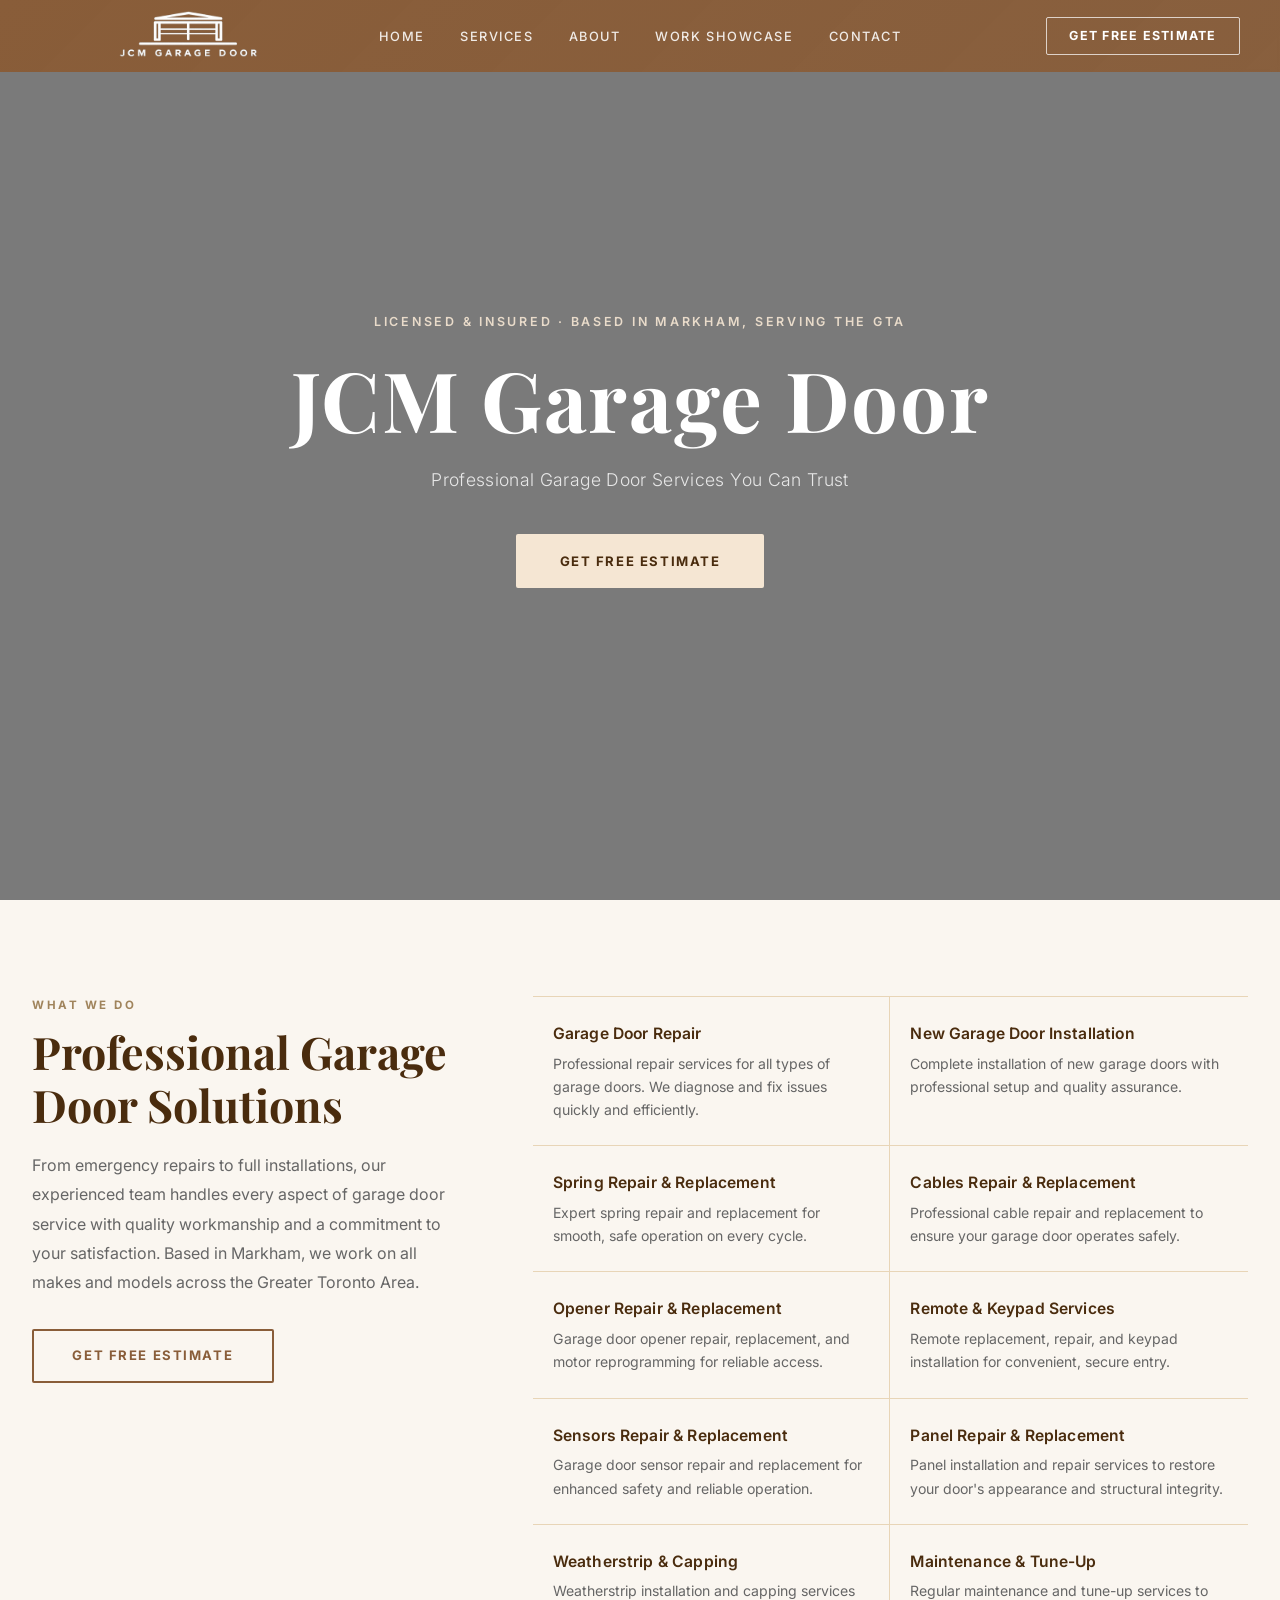
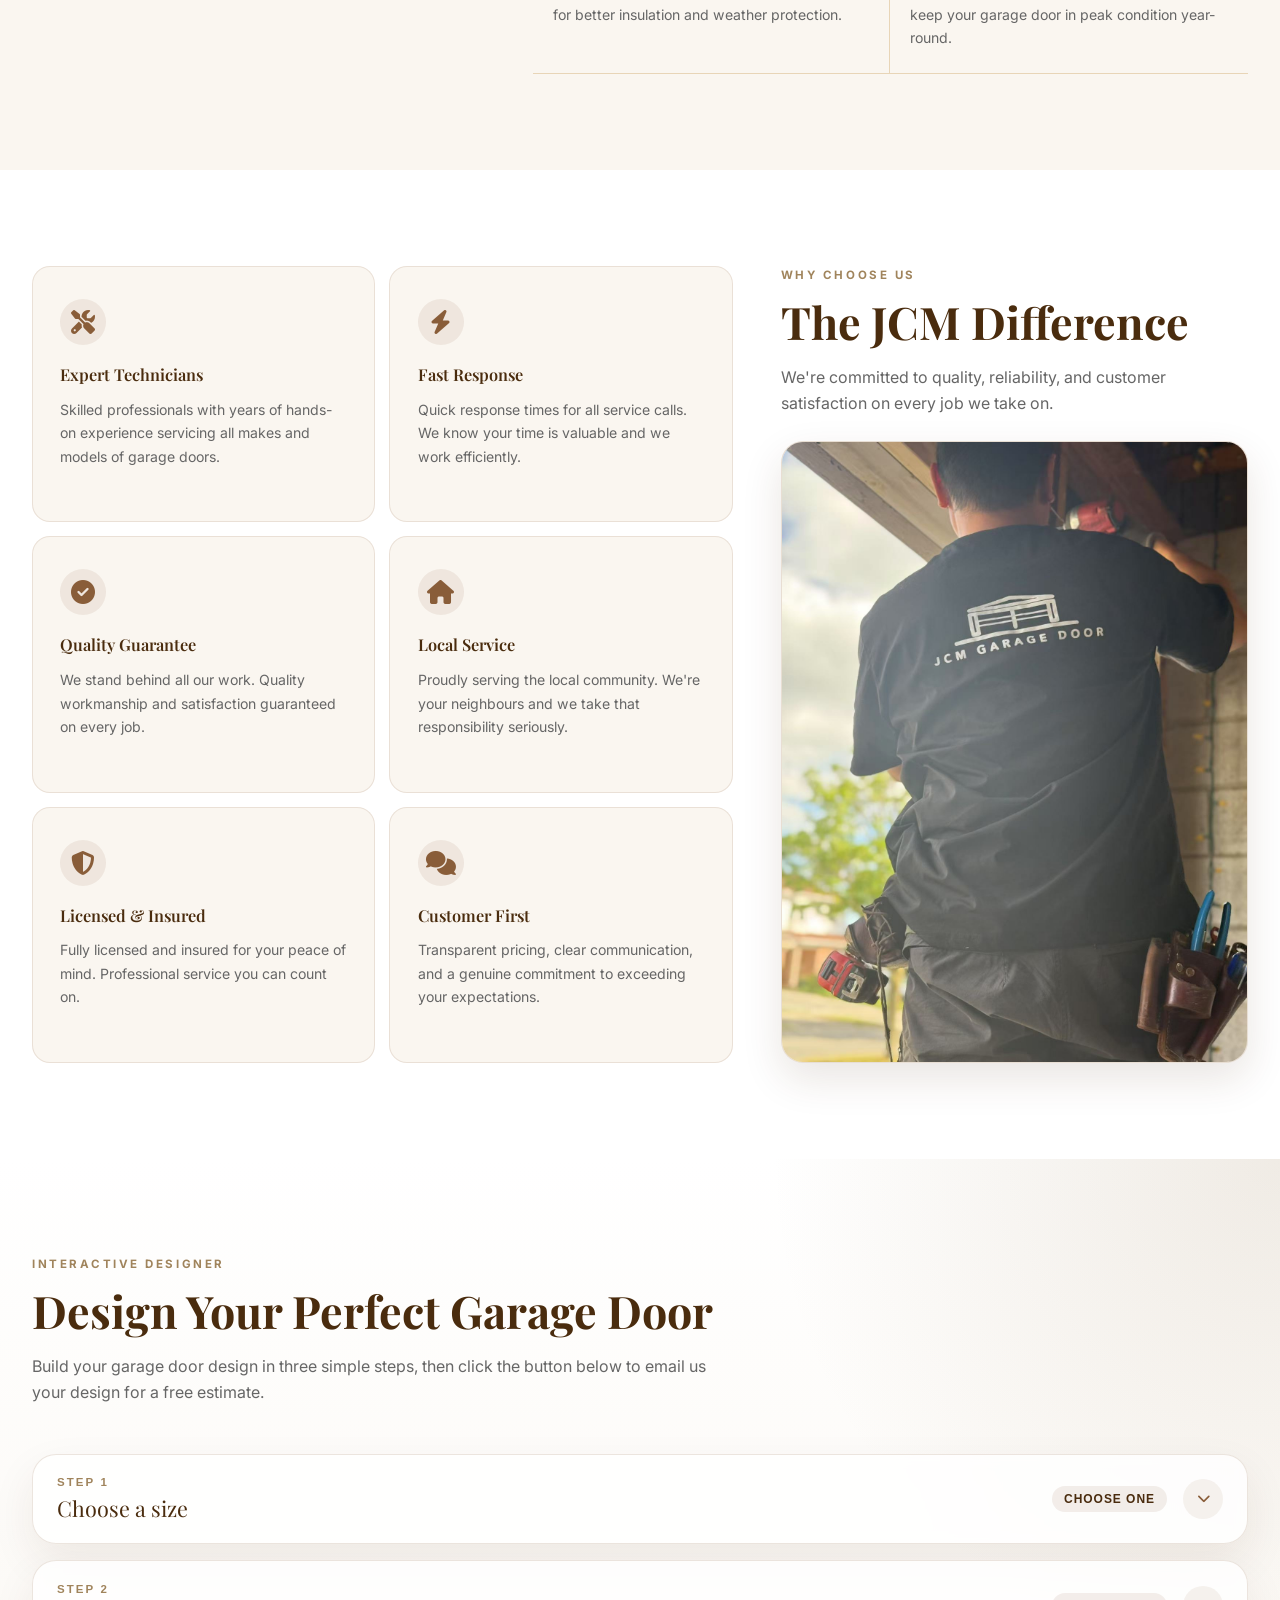
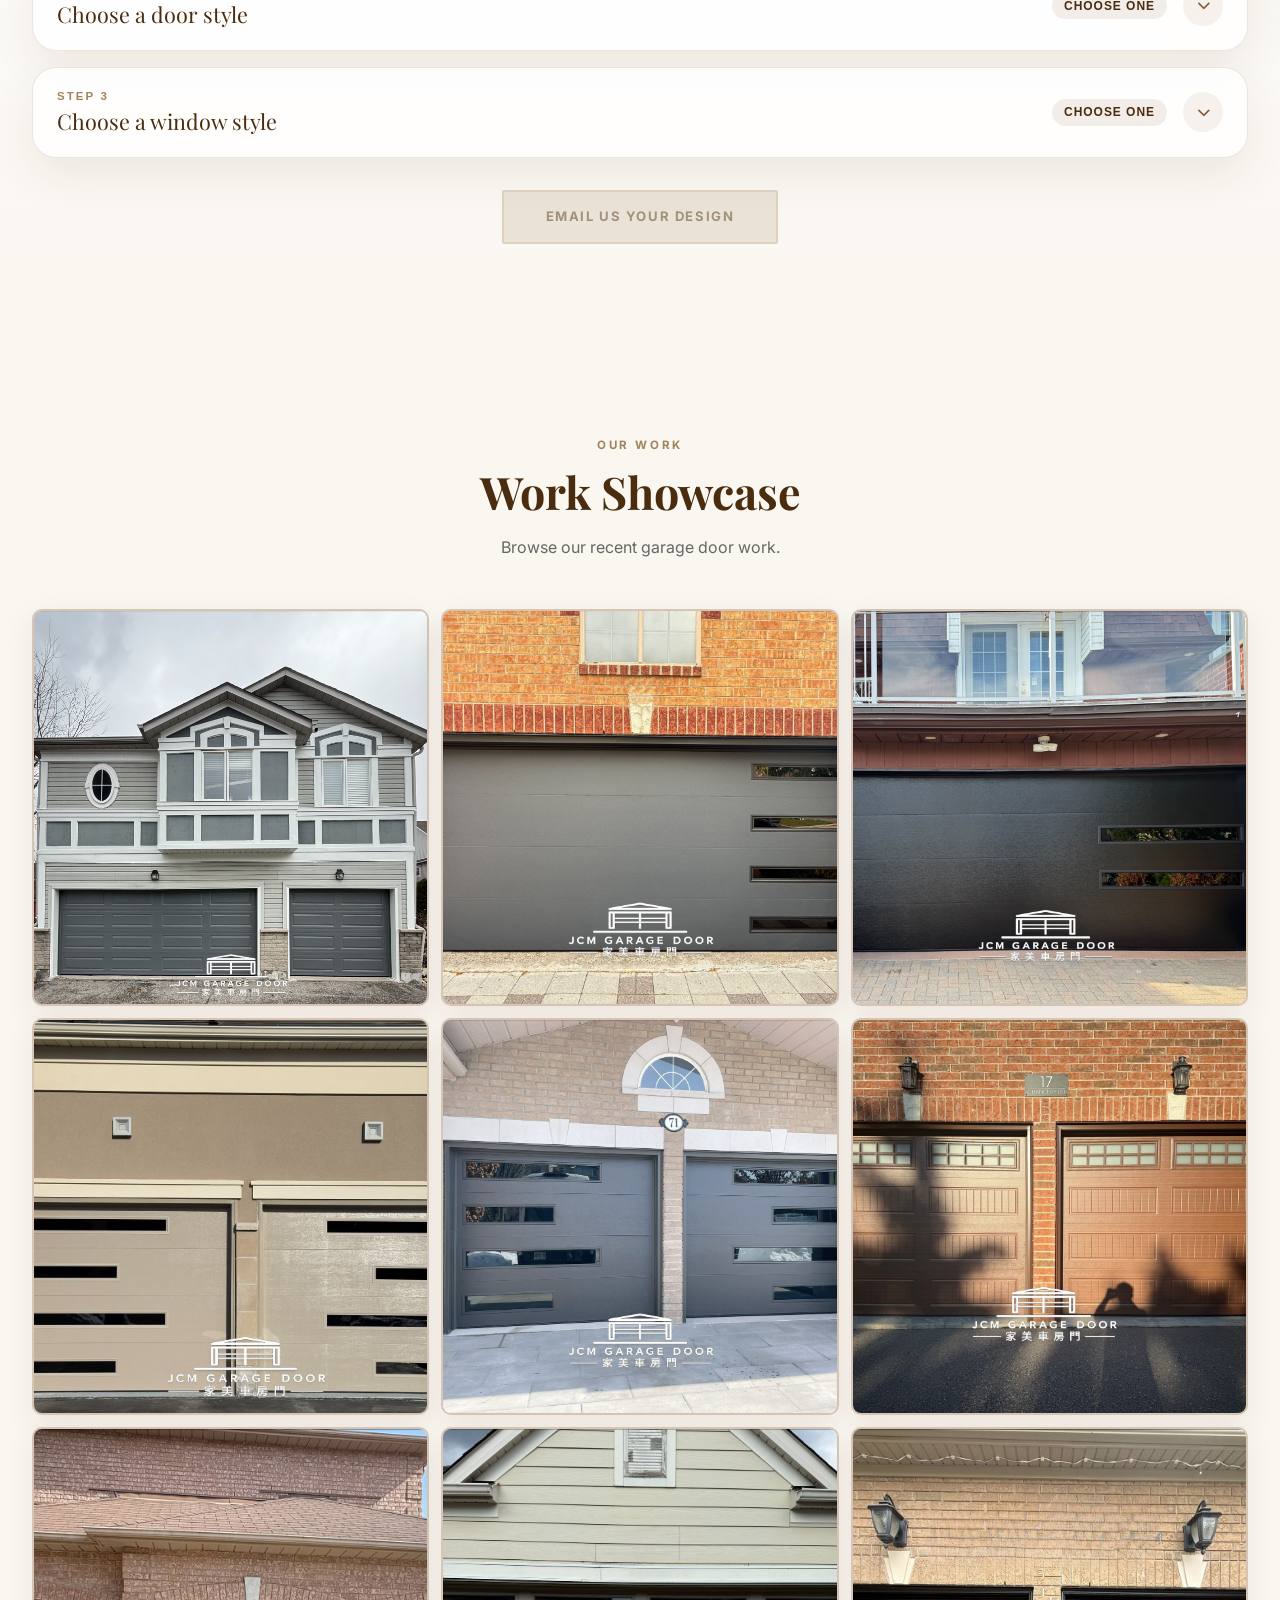
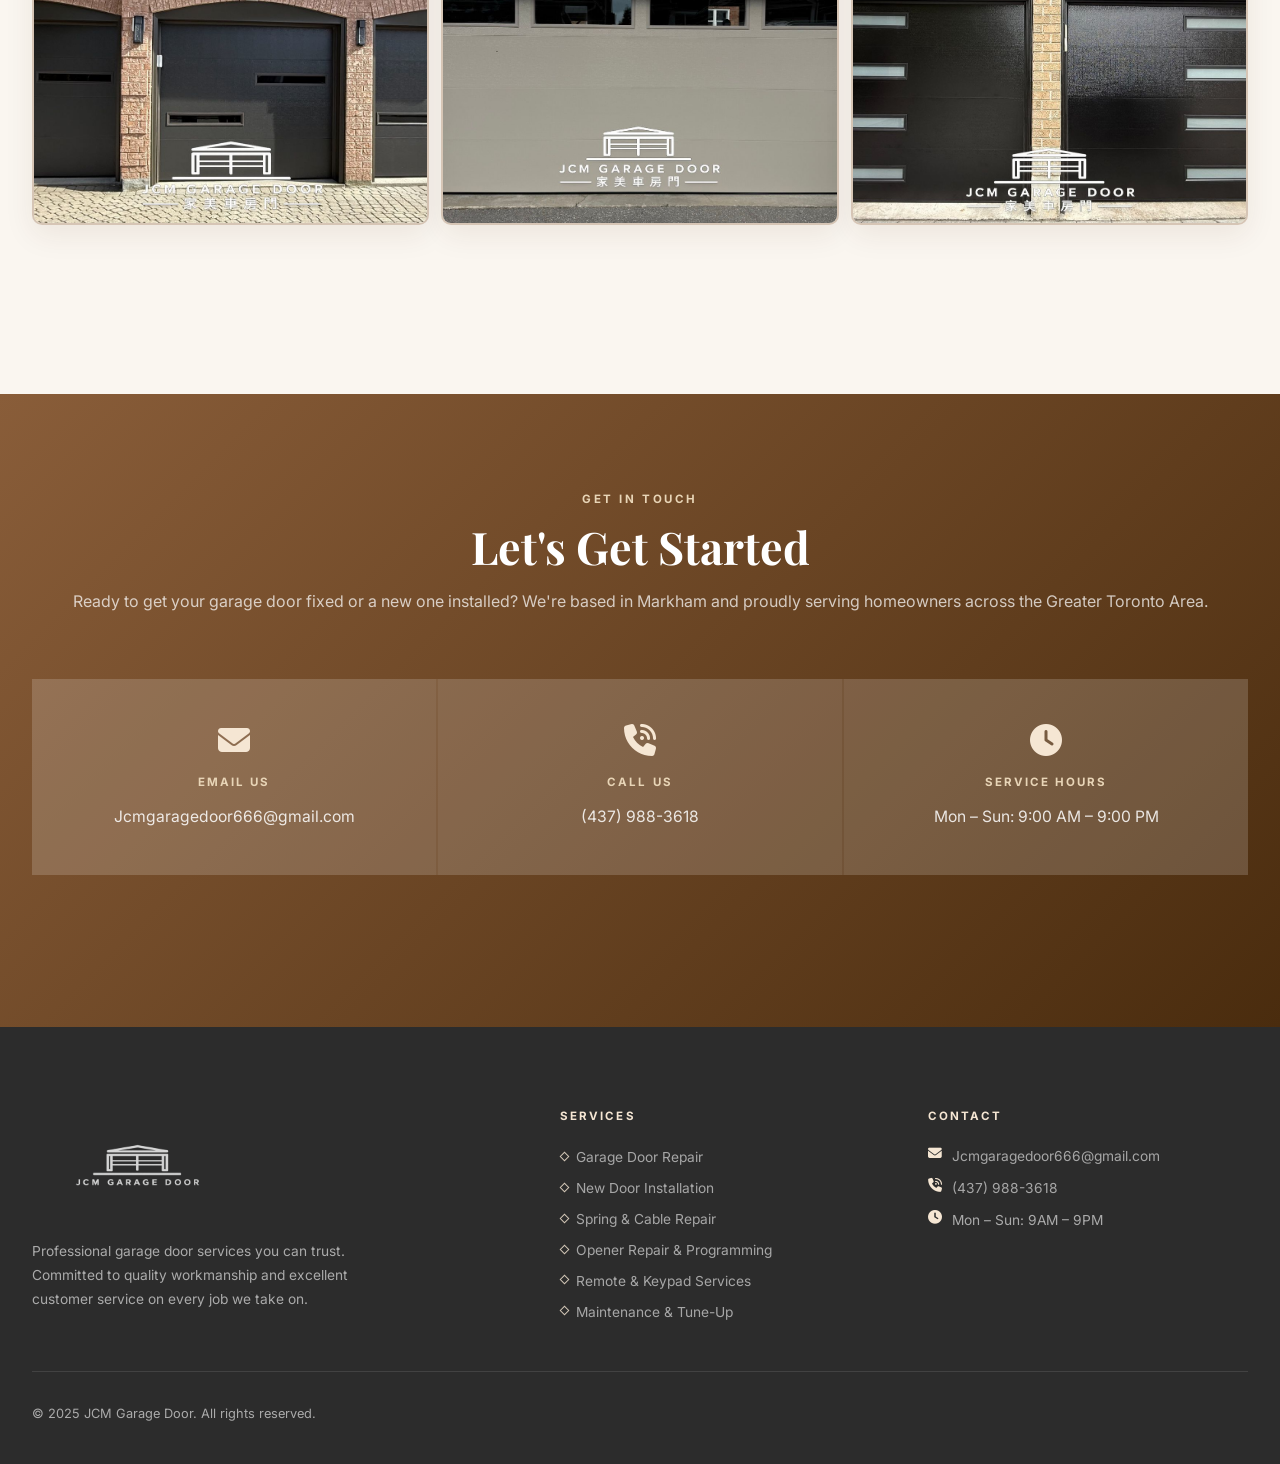
==== index.html @ ba077594 "preview" ====
<!DOCTYPE html>
<html lang="en-CA">
<head>
    <meta charset="UTF-8">
    <meta name="viewport" content="width=device-width, initial-scale=1.0">
    <title>Garage Door Repair & Installation in Markham & GTA | JCM Garage Door</title>
    <meta name="description" content="JCM Garage Door provides garage door repair, installation, opener, spring, cable, panel, and maintenance services in Markham, Ontario and across the Greater Toronto Area.">
    <meta name="robots" content="index,follow,max-image-preview:large">
    <meta property="og:type" content="website">
    <meta property="og:locale" content="en_CA">
    <meta property="og:site_name" content="JCM Garage Door">
    <meta property="og:title" content="Garage Door Repair & Installation in Markham & GTA | JCM Garage Door">
    <meta property="og:description" content="Garage door repair, installation, opener, spring, cable, panel, and maintenance services based in Markham, Ontario and serving the Greater Toronto Area.">
    <meta name="twitter:card" content="summary">
    <meta name="twitter:title" content="Garage Door Repair & Installation in Markham & GTA | JCM Garage Door">
    <meta name="twitter:description" content="Garage door repair, installation, opener, spring, cable, panel, and maintenance services based in Markham, Ontario and serving the Greater Toronto Area.">
    <script type="application/ld+json">
        {
            "@context": "https://schema.org",
            "@type": ["LocalBusiness", "HomeAndConstructionBusiness"],
            "name": "JCM Garage Door",
            "description": "Garage door repair, installation, opener, spring, cable, panel, weatherstrip, and maintenance services based in Markham, Ontario and serving the Greater Toronto Area.",
            "telephone": "+1-437-988-3618",
            "email": "Jcmgaragedoor666@gmail.com",
            "address": {
                "@type": "PostalAddress",
                "addressLocality": "Markham",
                "addressRegion": "ON",
                "addressCountry": "CA"
            },
            "areaServed": [
                {
                    "@type": "City",
                    "name": "Markham"
                },
                {
                    "@type": "AdministrativeArea",
                    "name": "Greater Toronto Area"
                },
                {
                    "@type": "State",
                    "name": "Ontario"
                }
            ],
            "openingHoursSpecification": [
                {
                    "@type": "OpeningHoursSpecification",
                    "dayOfWeek": [
                        "Monday",
                        "Tuesday",
                        "Wednesday",
                        "Thursday",
                        "Friday",
                        "Saturday",
                        "Sunday"
                    ],
                    "opens": "09:00",
                    "closes": "21:00"
                }
            ],
            "serviceType": [
                "Garage door repair",
                "Garage door installation",
                "Spring repair and replacement",
                "Cable repair and replacement",
                "Garage door opener repair and replacement",
                "Panel repair and replacement",
                "Garage door maintenance"
            ]
        }
    </script>
    <link rel="preconnect" href="https://fonts.googleapis.com">
    <link rel="preconnect" href="https://fonts.gstatic.com" crossorigin>
    <link href="https://fonts.googleapis.com/css2?family=Playfair+Display:wght@400;600;700&family=Inter:wght@300;400;500;600;700&display=swap" rel="stylesheet">
    <link rel="stylesheet" href="https://cdn.jsdelivr.net/npm/@fortawesome/fontawesome-free@6.7.2/css/all.min.css">
    <link rel="stylesheet" href="styles.css">
</head>
<body>

    <!-- ─── NAVBAR ─── -->
    <header id="site-header">
        <nav>
            <a href="#home" class="nav-logo" aria-label="JCM Garage Door – Home">
                <img src="logo.png" alt="JCM Garage Door">
            </a>

            <ul class="nav-links" role="list">
                <li><a href="#home">Home</a></li>
                <li><a href="#services">Services</a></li>
                <li><a href="#why-us">About</a></li>
                <li><a href="#gallery">Work Showcase</a></li>
                <li><a href="#contact">Contact</a></li>
            </ul>

            <a href="#door-preview" class="nav-cta">Get Free Estimate</a>

            <button class="hamburger" id="hamburger" aria-label="Open menu" aria-expanded="false" aria-controls="mobile-nav">
                <span></span>
                <span></span>
                <span></span>
            </button>
        </nav>
    </header>

    <!-- Mobile navigation drawer -->
    <nav class="mobile-nav" id="mobile-nav" aria-label="Mobile navigation">
        <a href="#home">Home</a>
        <a href="#services">Services</a>
        <a href="#why-us">About</a>
        <a href="#gallery">Work Showcase</a>
        <a href="#contact">Contact</a>
        <a href="#door-preview">Get Free Estimate</a>
    </nav>

    <!-- ─── HERO ─── -->
    <section id="home" aria-label="Hero">
        <div class="hero-overlay" aria-hidden="true"></div>
        <div class="hero-content">
            <p class="hero-eyebrow">Licensed &amp; Insured · Based in Markham, Serving the GTA</p>
            <h1 class="hero-title">JCM Garage Door</h1>
            <p class="hero-tagline">Professional Garage Door Services You Can Trust</p>
            <a href="#door-preview" class="btn-primary">Get Free Estimate</a>
        </div>
    </section>

    <!-- ─── SERVICES ─── -->
    <section id="services" aria-labelledby="services-heading">
        <div class="services-inner">

            <!-- Left: sticky intro -->
            <div class="services-intro fade-up">
                <span class="section-label">What We Do</span>
                <h2 class="section-heading" id="services-heading">Professional Garage Door Solutions</h2>
                <p>From emergency repairs to full installations, our experienced team handles every aspect of garage door service with quality workmanship and a commitment to your satisfaction. Based in Markham, we work on all makes and models across the Greater Toronto Area.</p>
                <a href="#door-preview" class="btn-outline">Get Free Estimate</a>
            </div>

            <!-- Right: service list -->
            <div class="services-list" role="list">

                <div class="service-item fade-up" role="listitem">
                    <div class="service-text">
                        <h3>Garage Door Repair</h3>
                        <p>Professional repair services for all types of garage doors. We diagnose and fix issues quickly and efficiently.</p>
                    </div>
                </div>

                <div class="service-item fade-up" role="listitem">
                    <div class="service-text">
                        <h3>New Garage Door Installation</h3>
                        <p>Complete installation of new garage doors with professional setup and quality assurance.</p>
                    </div>
                </div>

                <div class="service-item fade-up" role="listitem">
                    <div class="service-text">
                        <h3>Spring Repair &amp; Replacement</h3>
                        <p>Expert spring repair and replacement for smooth, safe operation on every cycle.</p>
                    </div>
                </div>

                <div class="service-item fade-up" role="listitem">
                    <div class="service-text">
                        <h3>Cables Repair &amp; Replacement</h3>
                        <p>Professional cable repair and replacement to ensure your garage door operates safely.</p>
                    </div>
                </div>

                <div class="service-item fade-up" role="listitem">
                    <div class="service-text">
                        <h3>Opener Repair &amp; Replacement</h3>
                        <p>Garage door opener repair, replacement, and motor reprogramming for reliable access.</p>
                    </div>
                </div>

                <div class="service-item fade-up" role="listitem">
                    <div class="service-text">
                        <h3>Remote &amp; Keypad Services</h3>
                        <p>Remote replacement, repair, and keypad installation for convenient, secure entry.</p>
                    </div>
                </div>

                <div class="service-item fade-up" role="listitem">
                    <div class="service-text">
                        <h3>Sensors Repair &amp; Replacement</h3>
                        <p>Garage door sensor repair and replacement for enhanced safety and reliable operation.</p>
                    </div>
                </div>

                <div class="service-item fade-up" role="listitem">
                    <div class="service-text">
                        <h3>Panel Repair &amp; Replacement</h3>
                        <p>Panel installation and repair services to restore your door's appearance and structural integrity.</p>
                    </div>
                </div>

                <div class="service-item fade-up" role="listitem">
                    <div class="service-text">
                        <h3>Weatherstrip &amp; Capping</h3>
                        <p>Weatherstrip installation and capping services for better insulation and weather protection.</p>
                    </div>
                </div>

                <div class="service-item fade-up" role="listitem">
                    <div class="service-text">
                        <h3>Maintenance &amp; Tune-Up</h3>
                        <p>Regular maintenance and tune-up services to keep your garage door in peak condition year-round.</p>
                    </div>
                </div>

            </div>
        </div>
    </section>

    <!-- ─── WHY CHOOSE US ─── -->
    <section id="why-us" aria-labelledby="why-us-heading">
        <div class="why-us-inner">

            <div class="why-us-layout">
                <div class="features-grid fade-up">
                    <div class="feature-card">
                        <i class="feature-icon fa-solid fa-screwdriver-wrench" aria-hidden="true"></i>
                        <h3>Expert Technicians</h3>
                        <p>Skilled professionals with years of hands-on experience servicing all makes and models of garage doors.</p>
                    </div>
                    <div class="feature-card">
                        <i class="feature-icon fa-solid fa-bolt" aria-hidden="true"></i>
                        <h3>Fast Response</h3>
                        <p>Quick response times for all service calls. We know your time is valuable and we work efficiently.</p>
                    </div>
                    <div class="feature-card">
                        <i class="feature-icon fa-solid fa-circle-check" aria-hidden="true"></i>
                        <h3>Quality Guarantee</h3>
                        <p>We stand behind all our work. Quality workmanship and satisfaction guaranteed on every job.</p>
                    </div>
                    <div class="feature-card">
                        <i class="feature-icon fa-solid fa-house" aria-hidden="true"></i>
                        <h3>Local Service</h3>
                        <p>Proudly serving the local community. We're your neighbours and we take that responsibility seriously.</p>
                    </div>
                    <div class="feature-card">
                        <i class="feature-icon fa-solid fa-shield-halved" aria-hidden="true"></i>
                        <h3>Licensed &amp; Insured</h3>
                        <p>Fully licensed and insured for your peace of mind. Professional service you can count on.</p>
                    </div>
                    <div class="feature-card">
                        <i class="feature-icon fa-solid fa-comments" aria-hidden="true"></i>
                        <h3>Customer First</h3>
                        <p>Transparent pricing, clear communication, and a genuine commitment to exceeding your expectations.</p>
                    </div>
                </div>

                <div class="why-us-panel fade-up">
                    <div class="why-us-header">
                        <span class="section-label">Why Choose Us</span>
                        <h2 class="section-heading" id="why-us-heading">The JCM Difference</h2>
                        <p>We're committed to quality, reliability, and customer satisfaction on every job we take on.</p>
                    </div>

                    <div class="why-us-image-wrap">
                        <img class="why-us-image" src="images/worker.jpg" alt="JCM Garage Door technician at work" loading="lazy">
                    </div>
                </div>
            </div>

        </div>
    </section>

    <!-- ─── DOOR PREVIEW BUILDER ─── -->
    <section id="door-preview" aria-labelledby="door-preview-heading">
        <div class="preview-builder-inner">
            <div class="preview-builder-header fade-up">
                <span class="section-label">Interactive Designer</span>
                <h2 class="section-heading" id="door-preview-heading">Design Your Perfect Garage Door</h2>
                <p>Build your garage door design in three simple steps, then click the button below to email us your design for a free estimate.</p>
            </div>

            <div class="preview-accordion">
                <article class="preview-step fade-up">
                    <button
                        class="preview-trigger"
                        type="button"
                        id="preview-trigger-size"
                        aria-expanded="false"
                        aria-controls="preview-panel-size">
                        <span class="preview-trigger-copy">
                            <span class="preview-step-index">Step 1</span>
                            <span class="preview-step-title">Choose a size</span>
                        </span>
                        <span class="preview-trigger-summary" id="preview-summary-size">Choose one</span>
                        <span class="preview-trigger-icon" aria-hidden="true"><i class="fa-solid fa-chevron-down"></i></span>
                    </button>

                    <div class="preview-panel" id="preview-panel-size" role="region" aria-labelledby="preview-trigger-size" hidden>
                        <div class="preview-reference-wrap preview-step1-wrap">
                            <img class="preview-reference-image preview-step1-image" src="images/sizes.jpg" alt="Garage door size guide" loading="lazy">
                        </div>

                        <div class="preview-options">
                            <p class="preview-panel-copy">Start by choosing the garage door width that best fits your opening so you can narrow the preview to the right proportions.</p>

                            <div class="preview-choice-grid">
                                <button class="preview-choice" type="button" data-preview-group="size" data-preview-value="8' x 7'">
                                    <span class="preview-choice-label">8' x 7'</span>
                                </button>
                                <button class="preview-choice" type="button" data-preview-group="size" data-preview-value="16' x 7'">
                                    <span class="preview-choice-label">16' x 7'</span>
                                </button>
                            </div>
                        </div>
                    </div>
                </article>

                <article class="preview-step fade-up">
                    <button
                        class="preview-trigger"
                        type="button"
                        id="preview-trigger-style"
                        aria-expanded="false"
                        aria-controls="preview-panel-style">
                        <span class="preview-trigger-copy">
                            <span class="preview-step-index">Step 2</span>
                            <span class="preview-step-title">Choose a door style</span>
                        </span>
                        <span class="preview-trigger-summary" id="preview-summary-style">Choose one</span>
                        <span class="preview-trigger-icon" aria-hidden="true"><i class="fa-solid fa-chevron-down"></i></span>
                    </button>

                    <div class="preview-panel preview-panel-stack" id="preview-panel-style" role="region" aria-labelledby="preview-trigger-style" hidden>
                        <div class="preview-reference-wrap preview-step2-wrap">
                            <img class="preview-reference-image preview-step2-image" src="images/layouts.jpg" alt="Garage door layout styles" loading="lazy">
                        </div>

                        <div class="preview-options">
                            <p class="preview-panel-copy">Compare panel layouts and pick the look that best matches your home's character. You can rename these styles later once your final catalog is ready.</p>

                            <div class="preview-choice-grid">
                                <button class="preview-choice" type="button" data-preview-group="style" data-preview-value="Flush">
                                    <span class="preview-choice-label">Flush</span>
                                </button>
                                <button class="preview-choice" type="button" data-preview-group="style" data-preview-value="Long Vertical Stripes">
                                    <span class="preview-choice-label">Long Vertical Stripes</span>
                                </button>
                                <button class="preview-choice" type="button" data-preview-group="style" data-preview-value="Long Ranch">
                                    <span class="preview-choice-label">Long Ranch</span>
                                </button>
                            </div>
                        </div>
                    </div>
                </article>

                <article class="preview-step fade-up">
                    <button
                        class="preview-trigger"
                        type="button"
                        id="preview-trigger-window"
                        aria-expanded="false"
                        aria-controls="preview-panel-window">
                        <span class="preview-trigger-copy">
                            <span class="preview-step-index">Step 3</span>
                            <span class="preview-step-title">Choose a window style</span>
                        </span>
                        <span class="preview-trigger-summary" id="preview-summary-window">Choose one</span>
                        <span class="preview-trigger-icon" aria-hidden="true"><i class="fa-solid fa-chevron-down"></i></span>
                    </button>

                    <div class="preview-panel preview-panel-wide" id="preview-panel-window" role="region" aria-labelledby="preview-trigger-window" hidden>
                        <div class="preview-options">
                            <p class="preview-panel-copy">Finish the look with a window pattern. Compare shapes and sightlines to find the style that gives your garage door the right amount of character.</p>
                            <div class="preview-choice-grid" id="window-style-grid"></div>
                        </div>
                    </div>
                </article>
            </div>

            <div class="preview-send-cta fade-up">
                <p class="preview-send-summary" id="preview-send-summary" hidden></p>
                <a
                    class="btn-primary preview-send-button is-disabled"
                    id="preview-send-button"
                    href="#"
                    aria-disabled="true"
                    tabindex="-1">Email us your design</a>
            </div>
        </div>
    </section>

    <!-- ─── WORK SHOWCASE ─── -->
    <section id="gallery" aria-labelledby="photo-gallery-heading">
        <div class="photo-gallery-inner">

            <div class="photo-gallery-header fade-up">
                <span class="section-label">Our Work</span>
                <h2 class="section-heading" id="photo-gallery-heading">Work Showcase</h2>
                <p>Browse our recent garage door work.</p>
            </div>

            <div class="photo-gallery-grid" id="photo-gallery-grid" aria-live="polite"></div>

            <div class="photo-gallery-controls fade-up">
                <button class="gallery-page-button" id="gallery-prev" type="button">Previous</button>
                <div class="gallery-page-indicator" id="gallery-page-indicator">Page 1 / 1</div>
                <button class="gallery-page-button" id="gallery-next" type="button">Next</button>
            </div>

        </div>
    </section>

    <div class="gallery-lightbox" id="gallery-lightbox" aria-hidden="true" role="dialog" aria-modal="true" aria-label="Expanded gallery image">
        <div class="gallery-lightbox-dialog">
            <button class="gallery-lightbox-close" id="gallery-lightbox-close" type="button" aria-label="Close image overlay">&times;</button>
            <img class="gallery-lightbox-image" id="gallery-lightbox-image" src="" alt="">
        </div>
    </div>

    <!-- ─── CONTACT ─── -->
    <section id="contact" aria-labelledby="contact-heading">
        <div class="contact-inner">

            <div class="contact-header fade-up">
                <span class="section-label" style="color: var(--cream-pale);">Get In Touch</span>
                <h2 class="section-heading section-heading-light" id="contact-heading">Let's Get Started</h2>
                <p>Ready to get your garage door fixed or a new one installed? We're based in Markham and proudly serving homeowners across the Greater Toronto Area.</p>
            </div>

            <div class="contact-grid">
                <div class="contact-item fade-up">
                    <i class="contact-icon fa-solid fa-envelope" aria-hidden="true"></i>
                    <h4>Email Us</h4>
                    <p><a href="mailto:Jcmgaragedoor666@gmail.com">Jcmgaragedoor666@gmail.com</a></p>
                </div>
                <div class="contact-item fade-up">
                    <i class="contact-icon fa-solid fa-phone-volume" aria-hidden="true"></i>
                    <h4>Call Us</h4>
                    <p><a href="tel:4379883618">(437) 988-3618</a></p>
                </div>
                <div class="contact-item fade-up">
                    <i class="contact-icon fa-solid fa-clock" aria-hidden="true"></i>
                    <h4>Service Hours</h4>
                    <p>Mon – Sun: 9:00 AM – 9:00 PM</p>
                </div>
            </div>
        </div>
    </section>

    <!-- ─── FOOTER ─── -->
    <footer>
        <div class="footer-inner">

            <div class="footer-brand">
                <img src="logo.png" alt="JCM Garage Door">
                <p>Professional garage door services you can trust. Committed to quality workmanship and excellent customer service on every job we take on.</p>
            </div>

            <div class="footer-col">
                <h4>Services</h4>
                <ul class="footer-services-list">
                    <li>Garage Door Repair</li>
                    <li>New Door Installation</li>
                    <li>Spring &amp; Cable Repair</li>
                    <li>Opener Repair &amp; Programming</li>
                    <li>Remote &amp; Keypad Services</li>
                    <li>Maintenance &amp; Tune-Up</li>
                </ul>
            </div>

            <div class="footer-col">
                <h4>Contact</h4>
                <div class="footer-contact-line">
                    <i class="footer-contact-icon fa-solid fa-envelope" aria-hidden="true"></i>
                    <a href="mailto:Jcmgaragedoor666@gmail.com">Jcmgaragedoor666@gmail.com</a>
                </div>
                <div class="footer-contact-line">
                    <i class="footer-contact-icon fa-solid fa-phone-volume" aria-hidden="true"></i>
                    <a href="tel:4379883618">(437) 988-3618</a>
                </div>
                <div class="footer-contact-line">
                    <i class="footer-contact-icon fa-solid fa-clock" aria-hidden="true"></i>
                    <span>Mon – Sun: 9AM – 9PM</span>
                </div>
            </div>

        </div>

        <div class="footer-bottom">
            <span>© 2025 JCM Garage Door. All rights reserved.</span>
        </div>
    </footer>

    <script>
        // ─── Navbar scroll effect ───
        const siteHeader = document.getElementById('site-header');
        const onScroll = () => {
            siteHeader.classList.toggle('scrolled', window.scrollY > 80);
        };
        window.addEventListener('scroll', onScroll, { passive: true });

        // ─── Mobile menu ───
        const hamburger = document.getElementById('hamburger');
        const mobileNav  = document.getElementById('mobile-nav');

        hamburger.addEventListener('click', () => {
            const isOpen = mobileNav.classList.toggle('open');
            hamburger.setAttribute('aria-expanded', String(isOpen));
        });

        // Close on link click
        mobileNav.querySelectorAll('a').forEach(link => {
            link.addEventListener('click', () => {
                mobileNav.classList.remove('open');
                hamburger.setAttribute('aria-expanded', 'false');
            });
        });

        // Close on outside click
        document.addEventListener('click', e => {
            if (!siteHeader.contains(e.target) && !mobileNav.contains(e.target)) {
                mobileNav.classList.remove('open');
                hamburger.setAttribute('aria-expanded', 'false');
            }
        });

        // ─── Smooth scroll (handles offset for fixed nav) ───
        document.querySelectorAll('a[href^="#"]').forEach(link => {
            link.addEventListener('click', e => {
                const id = link.getAttribute('href');
                const target = document.querySelector(id);
                if (!target) return;
                e.preventDefault();
                const offset = parseInt(getComputedStyle(document.documentElement).getPropertyValue('--nav-height'), 10);
                const top = target.getBoundingClientRect().top + window.scrollY - (id === '#home' ? 0 : offset);
                window.scrollTo({ top, behavior: 'smooth' });
            });
        });

        // ─── Door preview builder ───
        const previewSection = document.getElementById('door-preview');
        const previewTriggers = Array.from(document.querySelectorAll('.preview-trigger'));
        const previewSummaries = {
            size: document.getElementById('preview-summary-size'),
            style: document.getElementById('preview-summary-style'),
            window: document.getElementById('preview-summary-window')
        };
        const previewSummaryFallbacks = {
            size: 'Choose one',
            style: 'Choose one',
            window: 'Choose one'
        };
        const previewSelections = {
            size: '',
            style: '',
            window: ''
        };
        const previewWindowFiles = [
            'L07-Arched-Stockton-470x66.png',
            'L08-Stockton-470x66.png',
            'L09-Cascade-470x66.png',
            'L10-Waterton-470x66.png',
            'L11-Straight-Stockbridge-470x66.png',
            'L12-Arched-Stockbridge-470x66.png',
            'L13-Clear-470x66.png',
            'L14-Sunburst-Long-470x66.png'
        ];
        const windowStyleGrid = document.getElementById('window-style-grid');
        const previewSendSummary = document.getElementById('preview-send-summary');
        const previewSendButton = document.getElementById('preview-send-button');

        function formatWindowStyleLabel(filename) {
            return filename
                .replace(/\.[^.]+$/, '')
                .replace(/^L\d+-/, '')
                .replace(/-\d+x\d+$/i, '')
                .replace(/-/g, ' ');
        }

        function updatePreviewSummary(group) {
            previewSummaries[group].textContent = previewSelections[group] || previewSummaryFallbacks[group];
        }

        function getPreviewEmailHref() {
            const subject = 'Estimate request from website';
            const body = [
                'Hello JCM Garage Door,',
                '',
                'Here is my garage door design selection for a free estimate:',
                '',
                `Size: ${previewSelections.size || 'Not selected'}`,
                `Door style: ${previewSelections.style || 'Not selected'}`,
                `Window style: ${previewSelections.window || 'Not selected'}`
            ].join('\n');

            return `mailto:Jcmgaragedoor666@gmail.com?subject=${encodeURIComponent(subject)}&body=${encodeURIComponent(body)}`;
        }

        function updatePreviewSendButton() {
            const isComplete = Object.values(previewSelections).every(Boolean);

            previewSendSummary.hidden = !isComplete;
            previewSendSummary.textContent = isComplete
                ? `Your design: ${previewSelections.size} door(s) in ${previewSelections.style} style with ${previewSelections.window} style windows.`
                : '';

            previewSendButton.classList.toggle('is-disabled', !isComplete);
            previewSendButton.setAttribute('aria-disabled', String(!isComplete));
            previewSendButton.tabIndex = isComplete ? 0 : -1;
            previewSendButton.href = isComplete ? getPreviewEmailHref() : '#';
        }

        function renderWindowChoices() {
            windowStyleGrid.innerHTML = previewWindowFiles.map(filename => {
                const label = formatWindowStyleLabel(filename);
                const selectedClass = label === previewSelections.window ? ' is-selected' : '';
                return `
                    <button class="preview-choice preview-choice-window${selectedClass}" type="button" data-preview-group="window" data-preview-value="${label}">
                        <img class="preview-step3-image" src="images/windows/${filename}" alt="${label} window style preview" loading="lazy">
                        <span class="preview-choice-label">${label}</span>
                    </button>
                `;
            }).join('');
        }

        function setPreviewSelection(group, value) {
            previewSelections[group] = value;
            updatePreviewSummary(group);
            updatePreviewSendButton();

            if (group === 'window') {
                renderWindowChoices();
                return;
            }

            document.querySelectorAll(`[data-preview-group="${group}"]`).forEach(button => {
                button.classList.toggle('is-selected', button.dataset.previewValue === value);
            });
        }

        function togglePreviewStep(activeTrigger) {
            const isExpanding = activeTrigger.getAttribute('aria-expanded') !== 'true';

            previewTriggers.forEach(trigger => {
                const panel = document.getElementById(trigger.getAttribute('aria-controls'));
                const shouldOpen = trigger === activeTrigger ? isExpanding : false;

                trigger.setAttribute('aria-expanded', String(shouldOpen));
                trigger.closest('.preview-step').classList.toggle('is-open', shouldOpen);
                panel.hidden = !shouldOpen;
            });
        }

        previewTriggers.forEach(trigger => {
            trigger.addEventListener('click', () => togglePreviewStep(trigger));
        });

        previewSection.addEventListener('click', event => {
            const choice = event.target.closest('.preview-choice');
            if (!choice) return;

            setPreviewSelection(choice.dataset.previewGroup, choice.dataset.previewValue);
        });

        renderWindowChoices();
        updatePreviewSummary('size');
        updatePreviewSummary('style');
        updatePreviewSummary('window');
        updatePreviewSendButton();

        // ─── Paginated gallery ───
        const galleryImages = Array.from({ length: 35 }, (_, index) => {
            const imageNumber = String(index + 1).padStart(4, '0');
            return {
                src: `images/gallery/IMG-20260328-WA${imageNumber}.jpg`,
                alt: `JCM Garage Door gallery image ${index + 1}`
            };
        });

        const galleryGrid = document.getElementById('photo-gallery-grid');
        const galleryPrevButton = document.getElementById('gallery-prev');
        const galleryNextButton = document.getElementById('gallery-next');
        const galleryPageIndicator = document.getElementById('gallery-page-indicator');
        const galleryLightbox = document.getElementById('gallery-lightbox');
        const galleryLightboxImage = document.getElementById('gallery-lightbox-image');
        const galleryLightboxClose = document.getElementById('gallery-lightbox-close');
        const galleryItemsPerPage = 9;
        const galleryTotalPages = Math.ceil(galleryImages.length / galleryItemsPerPage);
        let galleryCurrentPage = 1;
        let galleryLightboxResetTimer = null;

        function openGalleryLightbox(src, alt) {
            if (galleryLightboxResetTimer) {
                clearTimeout(galleryLightboxResetTimer);
                galleryLightboxResetTimer = null;
            }

            galleryLightboxImage.src = src;
            galleryLightboxImage.alt = alt;
            galleryLightbox.classList.add('open');
            galleryLightbox.setAttribute('aria-hidden', 'false');
            document.body.style.overflow = 'hidden';
        }

        function closeGalleryLightbox() {
            galleryLightbox.classList.remove('open');
            galleryLightbox.setAttribute('aria-hidden', 'true');
            document.body.style.overflow = '';

            galleryLightboxResetTimer = setTimeout(() => {
                if (!galleryLightbox.classList.contains('open')) {
                    galleryLightboxImage.src = '';
                    galleryLightboxImage.alt = '';
                }
                galleryLightboxResetTimer = null;
            }, 250);
        }

        function renderGalleryPage(pageNumber) {
            const startIndex = (pageNumber - 1) * galleryItemsPerPage;
            const pageImages = galleryImages.slice(startIndex, startIndex + galleryItemsPerPage);

            galleryGrid.innerHTML = pageImages.map(image => `
                <figure class="photo-gallery-item">
                    <img src="${image.src}" alt="${image.alt}" loading="lazy">
                </figure>
            `).join('');

            galleryPageIndicator.textContent = `Page ${pageNumber} / ${galleryTotalPages}`;
            galleryPrevButton.disabled = pageNumber === 1;
            galleryNextButton.disabled = pageNumber === galleryTotalPages;
        }

        galleryGrid.addEventListener('click', event => {
            const image = event.target.closest('.photo-gallery-item img');
            if (!image) return;
            openGalleryLightbox(image.src, image.alt);
        });

        galleryPrevButton.addEventListener('click', () => {
            if (galleryCurrentPage === 1) return;
            galleryCurrentPage -= 1;
            renderGalleryPage(galleryCurrentPage);
        });

        galleryNextButton.addEventListener('click', () => {
            if (galleryCurrentPage === galleryTotalPages) return;
            galleryCurrentPage += 1;
            renderGalleryPage(galleryCurrentPage);
        });

        galleryLightboxClose.addEventListener('click', closeGalleryLightbox);

        galleryLightbox.addEventListener('click', event => {
            if (event.target === galleryLightbox) {
                closeGalleryLightbox();
            }
        });

        document.addEventListener('keydown', event => {
            if (event.key === 'Escape' && galleryLightbox.classList.contains('open')) {
                closeGalleryLightbox();
            }
        });

        renderGalleryPage(galleryCurrentPage);

        // ─── Fade-up on scroll (IntersectionObserver) ───
        const fadeObserver = new IntersectionObserver(entries => {
            entries.forEach(entry => {
                if (entry.isIntersecting) {
                    entry.target.classList.add('visible');
                    fadeObserver.unobserve(entry.target);
                }
            });
        }, { threshold: 0.1, rootMargin: '0px 0px -40px 0px' });

        document.querySelectorAll('.fade-up').forEach(el => fadeObserver.observe(el));
    </script>

</body>
</html>
---- styles.css ----
/* Reset & Custom Properties */
*, *::before, *::after {
    margin: 0;
    padding: 0;
    box-sizing: border-box;
}

:root {
    --brown-dark: #4a2c0e;
    --brown-primary: #895d39;
    --brown-mid: #8B6F47;
    --brown-light: #A0845C;
    --cream-light: #F5E6D3;
    --cream-pale: #E8D5B7;
    --cream-bg: #faf6f0;
    --white: #ffffff;
    --dark: #2c2c2c;
    --gray: #666666;
    --gray-light: #999999;
    --nav-height: 72px;
}

html { scroll-behavior: smooth; }

body {
    font-family: 'Inter', sans-serif;
    color: var(--dark);
    line-height: 1.6;
    overflow-x: hidden;
}

/* NAVBAR */
#site-header {
    position: fixed;
    top: 0;
    left: 0;
    width: 100%;
    z-index: 1000;
    background: linear-gradient(135deg, var(--brown-primary) 0%, rgba(137, 93, 57, 0.93) 100%);
    backdrop-filter: blur(4px);
    -webkit-backdrop-filter: blur(4px);
    transition: background 0.35s ease, box-shadow 0.35s ease;
}

#site-header.scrolled {
    background: var(--brown-dark);
    box-shadow: 0 2px 24px rgba(0, 0, 0, 0.28);
}

nav {
    max-width: 1280px;
    margin: 0 auto;
    padding: 0 2.5rem;
    height: var(--nav-height);
    position: relative;
    display: flex;
    align-items: center;
    justify-content: space-between;
    gap: 1.5rem;
}

.nav-logo {
    display: flex;
    align-items: center;
    flex-shrink: 0;
    position: relative;
    z-index: 2;
    height: var(--nav-height);
}

.nav-logo img {
    height: 200px;
    width: auto;
    object-fit: contain;
}

.nav-links {
    display: flex;
    list-style: none;
    position: absolute;
    left: 50%;
    transform: translateX(-50%);
    gap: 2.2rem;
    z-index: 1;
}

.nav-links a {
    color: rgba(255, 255, 255, 0.88);
    text-decoration: none;
    font-size: 0.8rem;
    font-weight: 500;
    letter-spacing: 0.12em;
    text-transform: uppercase;
    transition: color 0.2s;
}

.nav-links a:hover {
    color: var(--cream-light);
}

.nav-cta {
    flex-shrink: 0;
    display: inline-block;
    position: relative;
    z-index: 2;
    border: 1.5px solid rgba(255, 255, 255, 0.72);
    color: white;
    padding: 0.52rem 1.4rem;
    border-radius: 2px;
    font-size: 0.78rem;
    font-weight: 700;
    letter-spacing: 0.1em;
    text-transform: uppercase;
    text-decoration: none;
    transition: all 0.25s ease;
    white-space: nowrap;
}

.nav-cta:hover {
    background: white;
    color: var(--brown-primary);
    border-color: white;
}

.hamburger {
    display: none;
    flex-direction: column;
    gap: 5px;
    cursor: pointer;
    padding: 4px;
    background: none;
    border: none;
}

.hamburger span {
    display: block;
    width: 24px;
    height: 2px;
    background: white;
    transition: 0.3s;
}

.mobile-nav {
    display: none;
    position: fixed;
    top: var(--nav-height);
    left: 0;
    width: 100%;
    background: var(--brown-dark);
    padding: 1.5rem 2rem;
    z-index: 999;
    box-shadow: 0 6px 24px rgba(0, 0, 0, 0.25);
    flex-direction: column;
    gap: 0;
}

.mobile-nav.open { display: flex; }

.mobile-nav a {
    color: rgba(255, 255, 255, 0.85);
    text-decoration: none;
    font-size: 0.95rem;
    font-weight: 500;
    letter-spacing: 0.05em;
    padding: 0.9rem 0;
    border-bottom: 1px solid rgba(255, 255, 255, 0.08);
    transition: color 0.2s;
}

.mobile-nav a:last-child {
    border-bottom: none;
    color: var(--cream-light);
    font-weight: 700;
}

.mobile-nav a:hover { color: white; }

/* HERO */
#home {
    height: 100vh;
    position: relative;
    display: flex;
    align-items: center;
    justify-content: center;
    text-align: center;
    background-image: url('https://img.localchinese.com/website/JCM%20GARAGE%20DOOR/images/WechatIMG1702.jpg');
    background-size: cover;
    background-position: center;
    background-repeat: no-repeat;
}

.hero-overlay {
    position: absolute;
    inset: 0;
    background: rgba(0, 0, 0, 0.52);
}

.hero-content {
    position: relative;
    z-index: 1;
    padding: 2rem;
    max-width: 820px;
}

.hero-eyebrow {
    font-size: 0.78rem;
    font-weight: 600;
    letter-spacing: 0.22em;
    text-transform: uppercase;
    color: var(--cream-light);
    margin-bottom: 1.4rem;
    opacity: 0.9;
}

.hero-title {
    font-family: 'Playfair Display', serif;
    font-size: clamp(2.8rem, 7vw, 5.2rem);
    font-weight: 700;
    color: white;
    line-height: 1.08;
    letter-spacing: 0.02em;
    margin-bottom: 1.4rem;
}

.hero-tagline {
    font-size: 1.1rem;
    color: rgba(255, 255, 255, 0.82);
    margin-bottom: 2.5rem;
    font-weight: 300;
    letter-spacing: 0.02em;
}

/* Buttons */
.btn-primary {
    display: inline-block;
    background: var(--cream-light);
    color: var(--brown-dark);
    padding: 0.9rem 2.6rem;
    border-radius: 2px;
    font-size: 0.82rem;
    font-weight: 700;
    letter-spacing: 0.12em;
    text-transform: uppercase;
    text-decoration: none;
    border: 2px solid var(--cream-light);
    transition: all 0.25s ease;
}

.btn-primary:hover {
    background: transparent;
    color: var(--cream-light);
}

.btn-outline {
    display: inline-block;
    background: transparent;
    color: var(--brown-primary);
    padding: 0.9rem 2.4rem;
    border-radius: 2px;
    font-size: 0.82rem;
    font-weight: 700;
    letter-spacing: 0.12em;
    text-transform: uppercase;
    text-decoration: none;
    border: 2px solid var(--brown-primary);
    transition: all 0.25s ease;
}

.btn-outline:hover {
    background: var(--brown-primary);
    color: white;
}

/* Shared Section Typography */
.section-label {
    display: block;
    font-size: 0.72rem;
    font-weight: 700;
    letter-spacing: 0.22em;
    text-transform: uppercase;
    color: var(--brown-light);
    margin-bottom: 0.75rem;
}

.section-heading {
    font-family: 'Playfair Display', serif;
    font-size: clamp(1.8rem, 3.5vw, 2.8rem);
    font-weight: 700;
    color: var(--brown-dark);
    line-height: 1.18;
}

.section-heading-light { color: white; }

/* SERVICES */
#services {
    background: var(--cream-bg);
    padding: 6rem 0;
}

.services-inner {
    max-width: 1280px;
    margin: 0 auto;
    padding: 0 2rem;
    display: grid;
    grid-template-columns: 1fr 1.7fr;
    gap: 5rem;
    align-items: start;
}

.services-intro {
    position: sticky;
    top: calc(var(--nav-height) + 2rem);
}

.services-intro .section-heading {
    margin-bottom: 1.2rem;
}

.services-intro p {
    color: var(--gray);
    font-size: 1rem;
    line-height: 1.82;
    margin-bottom: 2rem;
}

.services-list {
    display: grid;
    grid-template-columns: repeat(2, minmax(0, 1fr));
    gap: 0;
}

.service-item {
    display: block;
    align-items: start;
    padding: 1.5rem 1.25rem;
    border-bottom: 1px solid var(--cream-pale);
    border-right: 1px solid var(--cream-pale);
    transition: transform 0.2s ease;
}

.service-item:nth-child(-n + 2) {
    border-top: 1px solid var(--cream-pale);
}

.service-item:hover {
    transform: translateX(6px);
}

.service-item:nth-child(2n) {
    border-right: none;
}

.service-text h3 {
    font-size: 0.98rem;
    font-weight: 600;
    color: var(--brown-dark);
    margin-bottom: 0.35rem;
    letter-spacing: 0.01em;
}

.service-text p {
    font-size: 0.88rem;
    color: var(--gray);
    line-height: 1.65;
}

/* DOOR PREVIEW BUILDER */
#door-preview {
    position: relative;
    padding: 6rem 2rem;
    background:
        radial-gradient(circle at top right, rgba(160, 132, 92, 0.16), transparent 34%),
        linear-gradient(180deg, white 0%, var(--cream-bg) 100%);
    overflow: hidden;
}

.preview-builder-inner {
    max-width: 1280px;
    margin: 0 auto;
}

.preview-builder-header {
    max-width: 760px;
    margin-bottom: 3rem;
}

.preview-builder-header p {
    color: var(--gray);
    font-size: 1rem;
    margin-top: 1rem;
    max-width: 680px;
}

.preview-accordion {
    display: grid;
    gap: 1rem;
}

.preview-step {
    background: rgba(255, 255, 255, 0.82);
    border: 1px solid rgba(137, 93, 57, 0.16);
    border-radius: 24px;
    overflow: hidden;
    box-shadow: 0 18px 44px rgba(74, 44, 14, 0.08);
    backdrop-filter: blur(6px);
    -webkit-backdrop-filter: blur(6px);
}

.preview-trigger {
    width: 100%;
    display: grid;
    grid-template-columns: minmax(0, 1fr) auto auto;
    align-items: center;
    gap: 1rem;
    border: none;
    background: transparent;
    padding: 1.35rem 1.5rem;
    text-align: left;
    cursor: pointer;
    color: inherit;
}

.preview-trigger:hover {
    background: rgba(245, 230, 211, 0.5);
}

.preview-trigger-copy {
    display: flex;
    flex-direction: column;
    gap: 0.35rem;
    min-width: 0;
}

.preview-step-index {
    font-size: 0.72rem;
    font-weight: 700;
    letter-spacing: 0.18em;
    text-transform: uppercase;
    color: var(--brown-light);
}

.preview-step-title {
    font-family: 'Playfair Display', serif;
    font-size: 1.35rem;
    color: var(--brown-dark);
}

.preview-trigger-summary {
    justify-self: end;
    padding: 0.38rem 0.75rem;
    border-radius: 999px;
    background: rgba(137, 93, 57, 0.1);
    color: var(--brown-dark);
    font-size: 0.75rem;
    font-weight: 700;
    letter-spacing: 0.08em;
    text-transform: uppercase;
    white-space: nowrap;
}

.preview-trigger-icon {
    width: 40px;
    height: 40px;
    display: grid;
    place-items: center;
    border-radius: 999px;
    background: rgba(137, 93, 57, 0.08);
    color: var(--brown-primary);
    transition: transform 0.22s ease, background 0.22s ease;
}

.preview-step.is-open .preview-trigger-icon {
    transform: rotate(180deg);
    background: rgba(137, 93, 57, 0.16);
}

.preview-panel {
    display: grid;
    grid-template-columns: minmax(280px, 0.88fr) minmax(0, 1.12fr);
    gap: 1.5rem;
    padding: 1.5rem 1.5rem 1.5rem;
}

.preview-panel[hidden] {
    display: none;
}

.preview-panel.preview-panel-wide {
    grid-template-columns: 1fr;
}

.preview-panel.preview-panel-stack {
    grid-template-columns: 1fr;
    gap: 1.25rem;
}

.preview-reference-wrap {
    border-radius: 20px;
    overflow: hidden;
    border: 1px solid rgba(137, 93, 57, 0.14);
    background: linear-gradient(180deg, rgba(245, 230, 211, 0.7), rgba(255, 255, 255, 0.95));
    box-shadow: inset 0 1px 0 rgba(255, 255, 255, 0.5);
}

.preview-reference-image {
    width: 100%;
    min-height: 220px;
    display: block;
    object-fit: contain;
    background: white;
    padding: 1rem;
}

.preview-step1-wrap {
    display: block;
    width: 100%;
}

.preview-step1-image {
    width: 100%;
    height: 340px;
    min-height: 0;
    padding: 0.75rem;
}

.preview-step2-wrap {
    display: block;
    width: 100%;
}

.preview-step2-image {
    width: 100%;
    height: 270px;
    min-height: 0;
    padding: 0.5rem 0.75rem;
}

.preview-options {
    display: flex;
    flex-direction: column;
    justify-content: center;
    gap: 1rem;
}

.preview-panel-copy {
    color: var(--gray);
    font-size: 0.95rem;
    max-width: 48ch;
}

.preview-choice-grid {
    display: grid;
    grid-template-columns: repeat(auto-fit, minmax(160px, 1fr));
    gap: 0.9rem;
}

#window-style-grid {
    grid-template-columns: repeat(auto-fit, minmax(220px, 1fr));
    gap: 1rem;
}

.preview-choice {
    appearance: none;
    width: 100%;
    border: 1px solid rgba(137, 93, 57, 0.22);
    background: white;
    border-radius: 18px;
    padding: 1rem 1.05rem;
    color: var(--brown-dark);
    font-size: 0.95rem;
    font-weight: 700;
    text-align: left;
    cursor: pointer;
    transition: border-color 0.22s ease, box-shadow 0.22s ease, background-color 0.22s ease, color 0.22s ease;
}

.preview-choice:hover {
    background: var(--cream-light);
    border-color: var(--brown-light);
    color: var(--brown-primary);
    box-shadow: 0 8px 20px rgba(74, 44, 14, 0.08);
}

.preview-choice.is-selected {
    background: linear-gradient(180deg, rgba(245, 230, 211, 0.9), white 100%);
    border-color: var(--brown-primary);
    box-shadow: 0 14px 30px rgba(74, 44, 14, 0.12);
}

.preview-choice-window {
    padding: 0.65rem 0.7rem 0.8rem;
    text-align: center;
}

.preview-step3-image {
    width: 100%;
    height: 86px;
    object-fit: contain;
    display: block;
    margin-bottom: 0.6rem;
    border-radius: 12px;
    background: var(--cream-bg);
    padding: 0.18rem;
}

.preview-choice-label {
    display: block;
    font-size: 0.88rem;
    font-weight: 700;
    color: var(--brown-dark);
}

.preview-send-cta {
    margin-top: 2rem;
    text-align: center;
}

.preview-send-summary {
    margin: 0 0 1rem;
    color: var(--brown-dark);
    font-size: 0.95rem;
    line-height: 1.7;
}

.preview-send-button {
    min-width: 180px;
}

.preview-send-button:not([aria-disabled="true"]):hover,
.preview-send-button:not([aria-disabled="true"]):focus-visible {
    background: var(--brown-primary);
    border-color: var(--brown-primary);
    color: white;
    outline: none;
    box-shadow: 0 12px 28px rgba(74, 44, 14, 0.16);
}

.preview-send-button.is-disabled,
.preview-send-button[aria-disabled="true"] {
    background: rgba(160, 132, 92, 0.18);
    border-color: rgba(160, 132, 92, 0.18);
    color: rgba(74, 44, 14, 0.45);
    pointer-events: none;
    cursor: not-allowed;
}

/* WHY CHOOSE US */
#why-us {
    background: white;
    padding: 6rem 2rem;
}

.why-us-inner {
    max-width: 1280px;
    margin: 0 auto;
}

.why-us-layout {
    display: grid;
    grid-template-columns: minmax(0, 1.2fr) minmax(320px, 0.8fr);
    gap: 3rem;
    align-items: stretch;
}

.why-us-panel {
    display: flex;
    flex-direction: column;
    gap: 1.5rem;
    height: 100%;
}

.why-us-header {
    text-align: left;
}

.why-us-header p {
    color: var(--gray);
    font-size: 1rem;
    margin-top: 1rem;
    max-width: 420px;
}

.features-grid {
    display: grid;
    grid-template-columns: repeat(2, minmax(0, 1fr));
    gap: 14px;
}

.feature-card {
    background: var(--cream-bg);
    padding: 2rem 1.7rem 1.85rem;
    border: 1px solid rgba(137, 93, 57, 0.14);
    border-radius: 18px;
    transition: transform 0.22s ease, box-shadow 0.22s ease, background 0.22s;
}

.feature-card:hover {
    background: white;
    transform: translateY(-4px);
    box-shadow: 0 14px 34px rgba(74, 44, 14, 0.1);
}

.feature-icon {
    font-size: 1.5rem;
    width: 46px;
    height: 46px;
    margin-bottom: 1rem;
    display: block;
    color: var(--brown-primary);
    background: rgba(137, 93, 57, 0.1);
    border-radius: 999px;
    line-height: 46px;
    text-align: center;
}

.feature-card h3 {
    font-family: 'Playfair Display', serif;
    font-size: 1.02rem;
    font-weight: 600;
    color: var(--brown-dark);
    margin-bottom: 0.65rem;
}

.feature-card p {
    font-size: 0.88rem;
    color: var(--gray);
    line-height: 1.68;
}

.why-us-image-wrap {
    flex: 1;
    overflow: hidden;
    border-radius: 22px;
    background: var(--cream-bg);
    border: 1px solid rgba(137, 93, 57, 0.16);
    box-shadow: 0 16px 40px rgba(74, 44, 14, 0.12);
    min-height: 0;
}

.why-us-image {
    width: 100%;
    height: 100%;
    min-height: 560px;
    display: block;
    object-fit: cover;
    object-position: center top;
}

/* GALLERY */
#gallery {
    background: var(--cream-bg);
    padding: 6rem 2rem;
}

.gallery-inner {
    max-width: 1280px;
    margin: 0 auto;
}

.gallery-header {
    text-align: center;
    margin-bottom: 3.5rem;
}

.gallery-header p {
    color: var(--gray);
    font-size: 1rem;
    margin-top: 1rem;
}

.gallery-grid {
    display: grid;
    grid-template-columns: repeat(3, 1fr);
    grid-template-rows: 280px 280px;
    gap: 8px;
}

.gallery-item {
    position: relative;
    overflow: hidden;
    background: var(--cream-pale);
}

.gallery-item img {
    width: 100%;
    height: 100%;
    object-fit: cover;
    display: block;
    transition: transform 0.5s ease;
}

.gallery-item:hover img {
    transform: scale(1.06);
}

.gallery-overlay {
    position: absolute;
    inset: 0;
    background: rgba(74, 44, 14, 0);
    display: flex;
    align-items: flex-end;
    padding: 1.5rem;
    transition: background 0.35s ease;
}

.gallery-item:hover .gallery-overlay {
    background: rgba(74, 44, 14, 0.55);
}

.gallery-caption {
    color: white;
    font-size: 0.88rem;
    font-weight: 600;
    letter-spacing: 0.04em;
    opacity: 0;
    transform: translateY(8px);
    transition: opacity 0.35s ease, transform 0.35s ease;
}

.gallery-item:hover .gallery-caption {
    opacity: 1;
    transform: translateY(0);
}

/* PAGINATED GALLERY */
#gallery {
    background: var(--cream-bg);
    padding: 6rem 2rem;
}

.photo-gallery-inner {
    max-width: 1280px;
    margin: 0 auto;
}

.photo-gallery-header {
    text-align: center;
    margin-bottom: 3rem;
}

.photo-gallery-header p {
    color: var(--gray);
    font-size: 1rem;
    margin-top: 1rem;
    max-width: 640px;
    margin-left: auto;
    margin-right: auto;
}

.photo-gallery-grid {
    display: grid;
    grid-template-columns: repeat(3, minmax(0, 1fr));
    gap: 12px;
    min-height: 930px;
}

.photo-gallery-item {
    position: relative;
    overflow: hidden;
    border-radius: 10px;
    background: var(--cream-bg);
    border: 2px solid rgba(137, 93, 57, 0.32);
    box-shadow: 0 10px 30px rgba(74, 44, 14, 0.08);
    aspect-ratio: 1 / 1;
    cursor: pointer;
}

.photo-gallery-item img {
    width: 100%;
    height: 100%;
    object-fit: cover;
    display: block;
    transition: transform 0.45s ease;
}

.photo-gallery-item:hover img {
    transform: scale(1.05);
}

.photo-gallery-controls {
    display: flex;
    align-items: center;
    justify-content: center;
    gap: 1rem;
    margin-top: 2rem;
    flex-wrap: wrap;
}

.gallery-page-button {
    appearance: none;
    border: 1px solid var(--brown-primary);
    background: transparent;
    color: var(--brown-primary);
    padding: 0.8rem 1.35rem;
    border-radius: 999px;
    font-size: 0.78rem;
    font-weight: 700;
    letter-spacing: 0.08em;
    text-transform: uppercase;
    cursor: pointer;
    transition: all 0.22s ease;
}

.gallery-page-button:hover:not(:disabled) {
    background: var(--brown-primary);
    color: white;
}

.gallery-page-button:disabled {
    opacity: 0.35;
    cursor: default;
}

.gallery-page-indicator {
    min-width: 120px;
    text-align: center;
    color: var(--brown-dark);
    font-size: 0.82rem;
    font-weight: 700;
    letter-spacing: 0.1em;
    text-transform: uppercase;
}

.gallery-lightbox {
    position: fixed;
    inset: 0;
    display: flex;
    align-items: center;
    justify-content: center;
    padding: 2rem;
    background: rgba(18, 11, 5, 0.86);
    opacity: 0;
    visibility: hidden;
    pointer-events: none;
    transition: opacity 0.25s ease, visibility 0.25s ease;
    z-index: 2000;
}

.gallery-lightbox.open {
    opacity: 1;
    visibility: visible;
    pointer-events: auto;
}

.gallery-lightbox-dialog {
    position: relative;
    width: min(92vw, 1080px);
    max-height: 88vh;
    display: flex;
    align-items: center;
    justify-content: center;
}

.gallery-lightbox-image {
    width: auto;
    max-width: 100%;
    max-height: 88vh;
    display: block;
    border-radius: 14px;
    box-shadow: 0 24px 80px rgba(0, 0, 0, 0.45);
    background: white;
}

.gallery-lightbox-close {
    position: absolute;
    top: -0.9rem;
    right: -0.9rem;
    width: 44px;
    height: 44px;
    border: none;
    border-radius: 999px;
    background: white;
    color: var(--brown-dark);
    font-size: 1.3rem;
    cursor: pointer;
    box-shadow: 0 8px 24px rgba(0, 0, 0, 0.18);
    transition: transform 0.2s ease, background 0.2s ease;
}

.gallery-lightbox-close:hover {
    transform: scale(1.05);
    background: var(--cream-light);
}

/* CONTACT */
#contact {
    background: linear-gradient(135deg, var(--brown-primary) 0%, var(--brown-dark) 100%);
    padding: 6rem 2rem;
    color: white;
}

.contact-inner {
    max-width: 1280px;
    margin: 0 auto;
}

.contact-header {
    text-align: center;
    margin-bottom: 4rem;
}

.contact-header p {
    color: rgba(255, 255, 255, 0.72);
    font-size: 1rem;
    margin-top: 1rem;
}

.contact-grid {
    display: grid;
    grid-template-columns: repeat(3, 1fr);
    gap: 2px;
    background: rgba(255, 255, 255, 0.12);
    margin-bottom: 3.5rem;
}

.contact-item {
    background: rgba(255, 255, 255, 0.06);
    padding: 2.8rem 2rem;
    text-align: center;
    transition: background 0.22s;
}

.contact-item:hover {
    background: rgba(255, 255, 255, 0.13);
}

.contact-icon {
    font-size: 2rem;
    display: block;
    margin-bottom: 1.1rem;
    color: var(--cream-light);
}

.contact-item h4 {
    font-size: 0.72rem;
    font-weight: 700;
    letter-spacing: 0.18em;
    text-transform: uppercase;
    color: var(--cream-pale);
    margin-bottom: 0.75rem;
}

.contact-item p,
.contact-item a {
    font-size: 0.98rem;
    color: rgba(255, 255, 255, 0.85);
    text-decoration: none;
    line-height: 1.7;
    word-break: break-all;
}

.contact-item a:hover {
    color: var(--cream-light);
}

.contact-cta {
    text-align: center;
}

/* FOOTER */
footer {
    background: var(--dark);
    color: rgba(255, 255, 255, 0.6);
    padding: 5rem 2rem 2.5rem;
}

.footer-inner {
    max-width: 1280px;
    margin: 0 auto;
    display: grid;
    grid-template-columns: 1.5fr 1fr 1fr;
    gap: 3rem;
    padding-bottom: 3rem;
    border-bottom: 1px solid rgba(255, 255, 255, 0.1);
}

.footer-brand img {
    display: block;
    height: 180px;
    width: auto;
    object-fit: contain;
    margin: -30px -36px -18px -28px;
    opacity: 0.82;
}

.footer-brand p {
    font-size: 0.86rem;
    line-height: 1.75;
    max-width: 360px;
}

.footer-col h4 {
    font-size: 0.72rem;
    font-weight: 700;
    letter-spacing: 0.18em;
    text-transform: uppercase;
    color: var(--cream-light);
    margin-bottom: 1.3rem;
}

.footer-col ul {
    list-style: none;
    display: flex;
    flex-direction: column;
    gap: 0.55rem;
}

.footer-col ul li {
    font-size: 0.86rem;
    color: rgba(255, 255, 255, 0.58);
    padding-left: 1rem;
    position: relative;
}

.footer-col ul:not(.footer-services-list) li::before {
    content: '→';
    position: absolute;
    left: 0;
    color: var(--brown-light);
    opacity: 0.7;
}

.footer-services-list li {
    padding-left: 1.35rem;
}

.footer-services-list li::before {
    content: '';
    position: absolute;
    left: 0.05rem;
    top: 0.42rem;
    width: 7px;
    height: 7px;
    border: 1.5px solid var(--cream-light);
    background: transparent;
    opacity: 0.82;
    transform: rotate(45deg);
}

.footer-contact-line {
    display: flex;
    align-items: flex-start;
    gap: 0.6rem;
    font-size: 0.86rem;
    margin-bottom: 0.7rem;
    line-height: 1.5;
}

.footer-contact-line a {
    color: rgba(255, 255, 255, 0.58);
    text-decoration: none;
    word-break: break-all;
    transition: color 0.2s;
}

.footer-contact-line a:hover {
    color: var(--cream-light);
}

.footer-contact-line span:first-child {
    flex-shrink: 0;
}

.footer-contact-icon {
    color: var(--cream-light);
    margin-top: 1px;
}

.footer-bottom {
    max-width: 1280px;
    margin: 0 auto;
    padding-top: 2rem;
    display: flex;
    justify-content: space-between;
    align-items: center;
    font-size: 0.8rem;
    flex-wrap: wrap;
    gap: 0.5rem;
}

/* Fade-up animation */
.fade-up {
    opacity: 0;
    transform: translateY(28px);
    transition: opacity 0.65s ease, transform 0.65s ease;
}

.fade-up.visible {
    opacity: 1;
    transform: translateY(0);
}

.fade-up:nth-child(2) { transition-delay: 0.08s; }
.fade-up:nth-child(3) { transition-delay: 0.16s; }
.fade-up:nth-child(4) { transition-delay: 0.24s; }
.fade-up:nth-child(5) { transition-delay: 0.1s; }
.fade-up:nth-child(6) { transition-delay: 0.2s; }

/* Responsive */
@media (max-width: 1200px) {
    nav {
        padding: 0 1.75rem;
    }

    .nav-links {
        gap: 1.35rem;
    }

    .nav-links a {
        font-size: 0.72rem;
        letter-spacing: 0.1em;
    }

    .nav-cta {
        padding: 0.52rem 1rem;
        font-size: 0.72rem;
    }
}

@media (max-width: 1024px) {
    .services-inner {
        grid-template-columns: 1fr;
        gap: 3rem;
    }

    .services-intro {
        position: static;
    }

    .services-list {
        grid-template-columns: 1fr;
    }

    .service-item {
        padding-right: 0;
        border-right: none;
    }

    .service-item:nth-child(-n + 2) {
        border-top: none;
    }

    .service-item:first-child {
        border-top: 1px solid var(--cream-pale);
    }

    .why-us-layout {
        grid-template-columns: 1fr;
    }

    .why-us-panel {
        order: -1;
    }

    .why-us-image {
        height: 360px;
        min-height: 0;
    }

    .features-grid {
        grid-template-columns: repeat(2, 1fr);
    }

    .preview-panel {
        grid-template-columns: 1fr;
    }

    .preview-reference-wrap {
        order: -1;
    }

    .preview-reference-image {
        min-height: 200px;
        max-height: 360px;
    }

    .preview-step1-image {
        height: 300px;
    }

    .preview-step2-image {
        height: 240px;
    }

    .gallery-grid {
        grid-template-columns: repeat(2, 1fr);
        grid-template-rows: repeat(3, 240px);
    }

    .contact-grid {
        grid-template-columns: 1fr;
    }

    .footer-inner {
        grid-template-columns: 1fr 1fr;
    }

    .footer-brand {
        grid-column: 1 / -1;
    }
}

@media (max-width: 768px) {
    :root {
        --nav-height: 96px;
    }

    .nav-links,
    .nav-cta { display: none; }

    .hamburger { display: flex; }

    .nav-logo img {
        height: 82px;
    }

    #services,
    #why-us,
    #door-preview,
    #showcase,
    #gallery,
    #contact { padding: 4rem 1.5rem; }

    .features-grid { grid-template-columns: 1fr; }

    .preview-trigger {
        grid-template-columns: minmax(0, 1fr) auto;
        gap: 0.8rem;
    }

    .preview-trigger-summary {
        grid-column: 1 / 2;
        justify-self: start;
    }

    .preview-trigger-icon {
        grid-column: 2 / 3;
        grid-row: 1 / span 2;
    }

    .preview-panel {
        padding: 1.5rem 1.5rem 1.5rem;
    }

    .preview-choice-grid {
        grid-template-columns: repeat(auto-fit, minmax(140px, 1fr));
    }

    #window-style-grid {
        grid-template-columns: repeat(auto-fit, minmax(180px, 1fr));
    }

    .why-us-image {
        height: 300px;
        min-height: 0;
    }

    .gallery-grid {
        grid-template-columns: 1fr;
        grid-template-rows: repeat(6, 220px);
    }

    .photo-gallery-grid {
        grid-template-columns: repeat(2, minmax(0, 1fr));
        min-height: auto;
    }

    .footer-inner { grid-template-columns: 1fr; }

    .footer-brand { grid-column: auto; }

    .footer-bottom {
        flex-direction: column;
        text-align: center;
    }

    .footer-brand img {
        height: 130px;
        margin: -18px -24px -10px -18px;
    }
}

@media (max-width: 480px) {
    nav { padding: 0 1rem; }

    .nav-logo img {
        height: 72px;
    }

    .hero-content { padding: 1.5rem; }

    .hero-tagline { font-size: 1rem; }

    .preview-step-title {
        font-size: 1.12rem;
    }

    .preview-choice-grid {
        grid-template-columns: 1fr;
    }

    .preview-step1-image,
    .preview-step2-image {
        width: 100%;
        min-height: 0;
    }

    .preview-step1-image {
        height: 240px;
    }

    .preview-step2-image {
        height: 200px;
    }

    .preview-step3-image {
        height: 72px;
    }

    .photo-gallery-grid {
        grid-template-columns: 1fr;
    }

    .footer-brand img {
        height: 110px;
        margin: -14px -18px -8px -14px;
    }

    .gallery-lightbox {
        padding: 1rem;
    }

    .gallery-lightbox-close {
        top: 0.75rem;
        right: 0.75rem;
    }
}
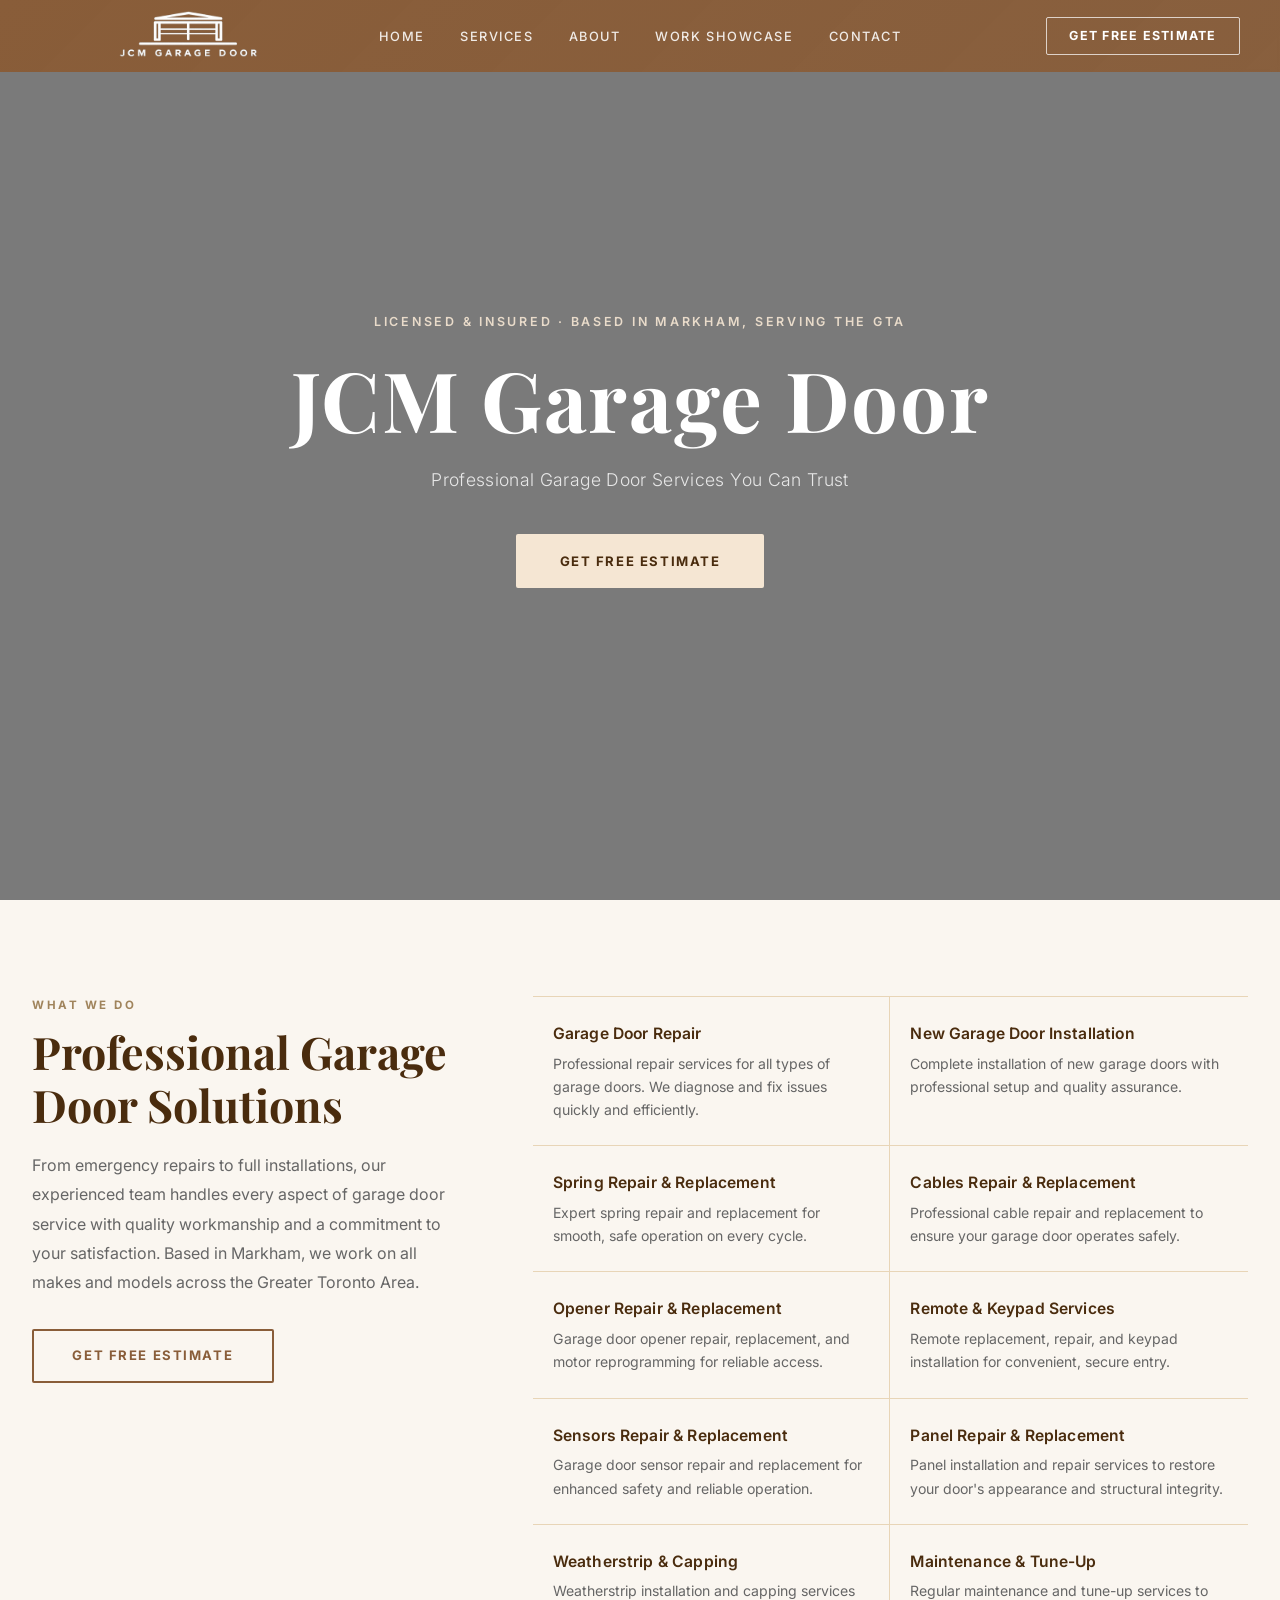
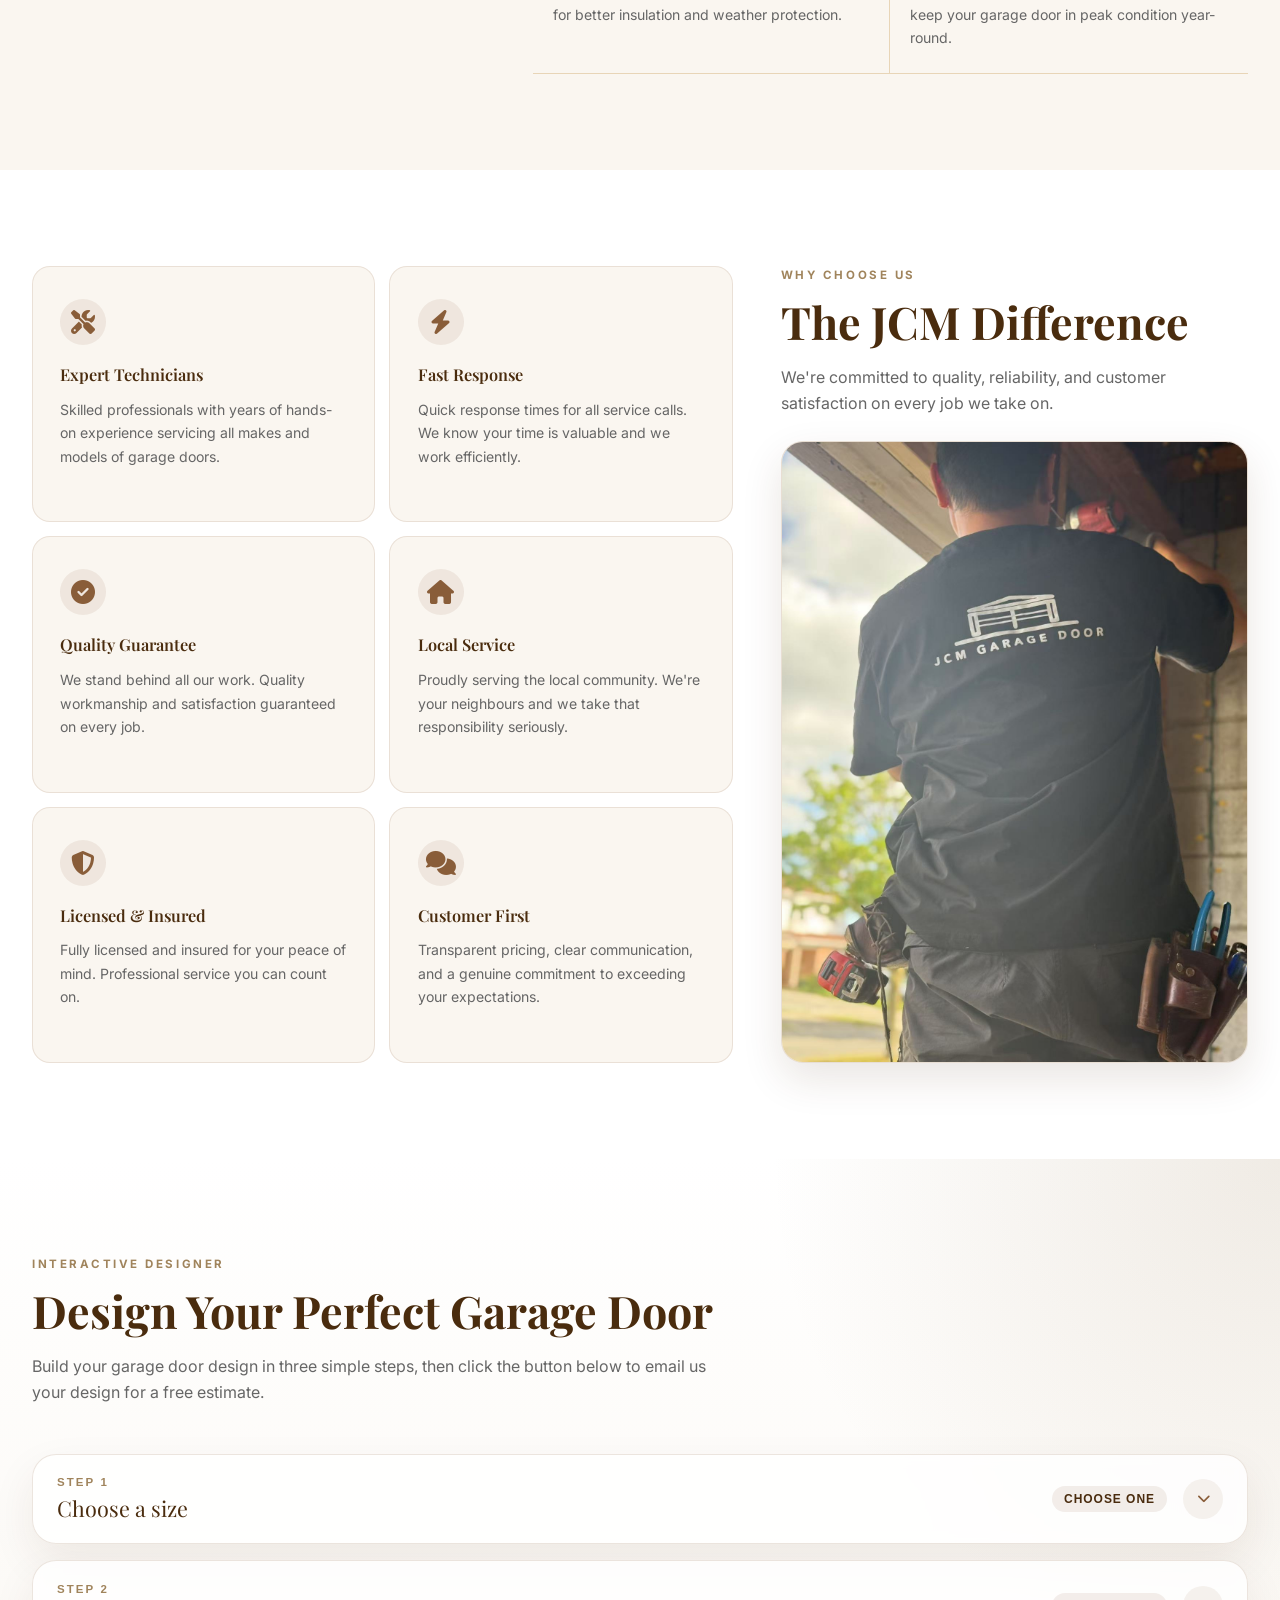
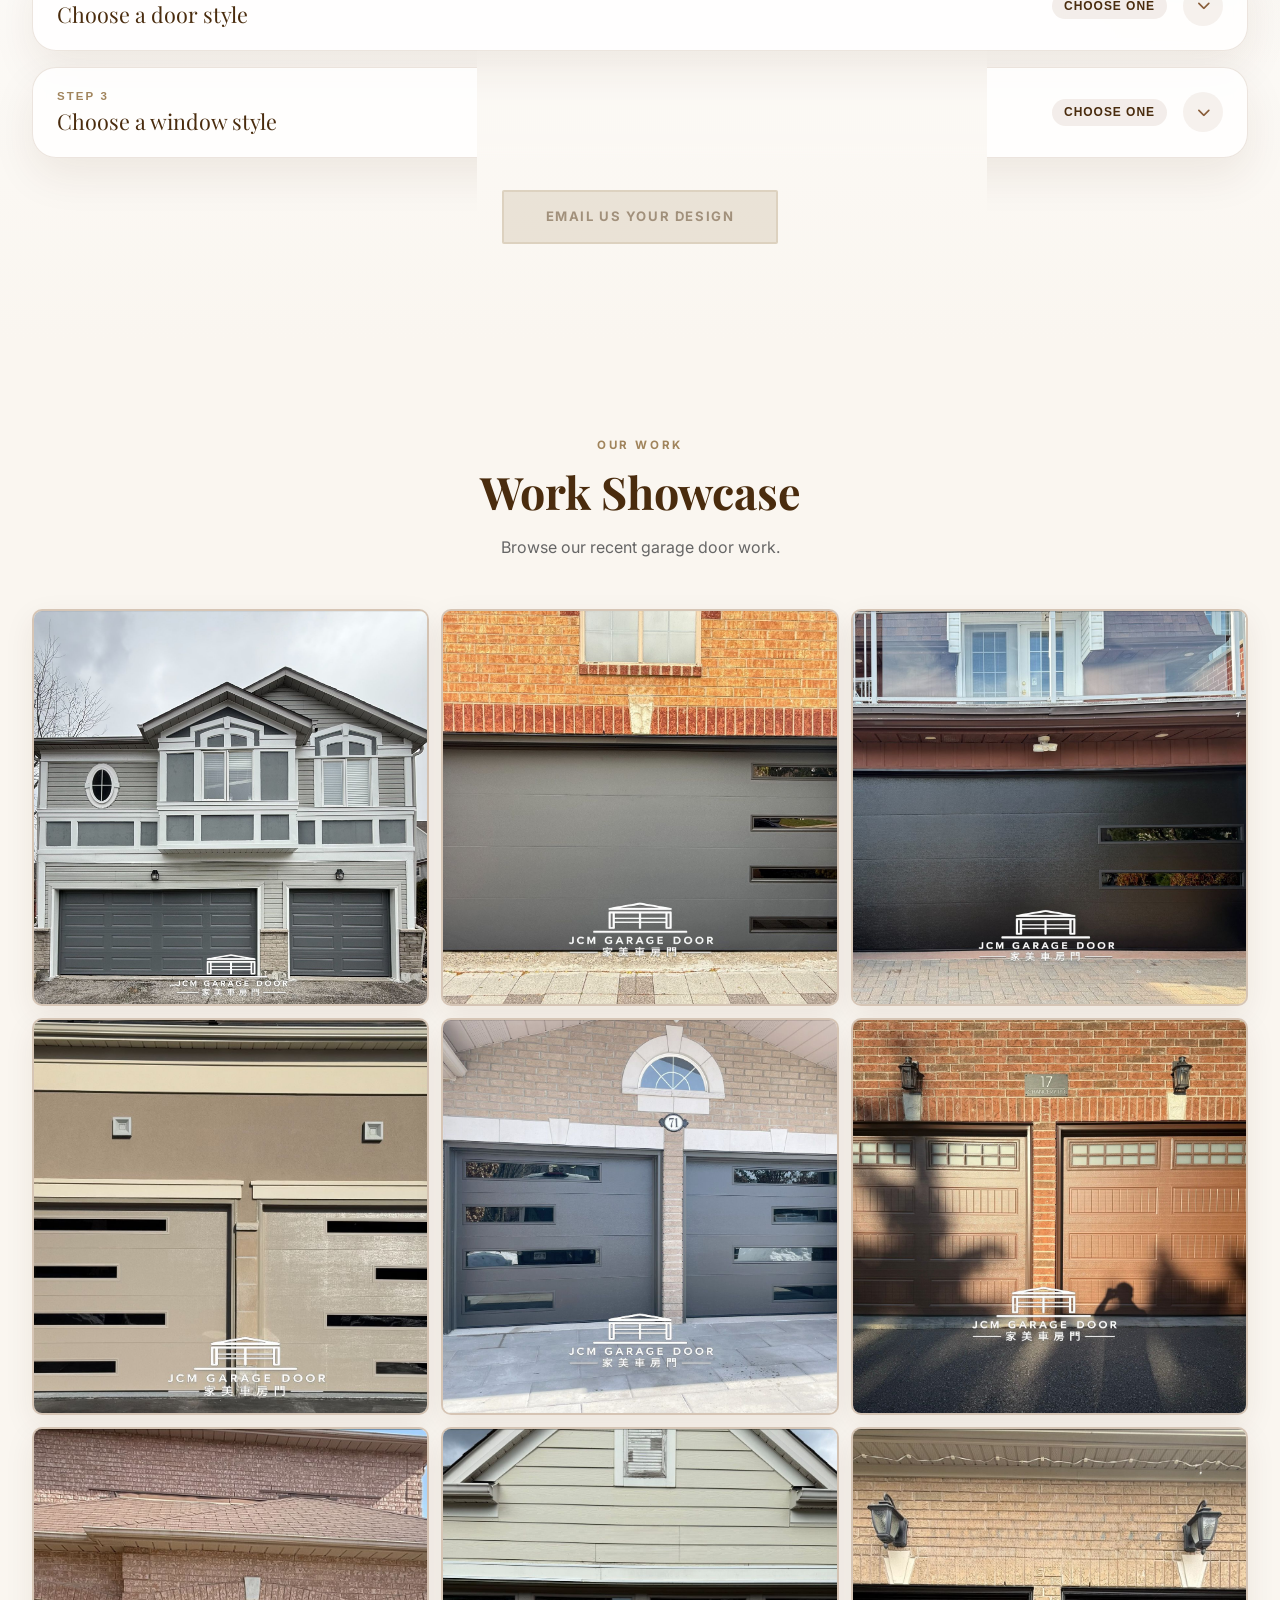
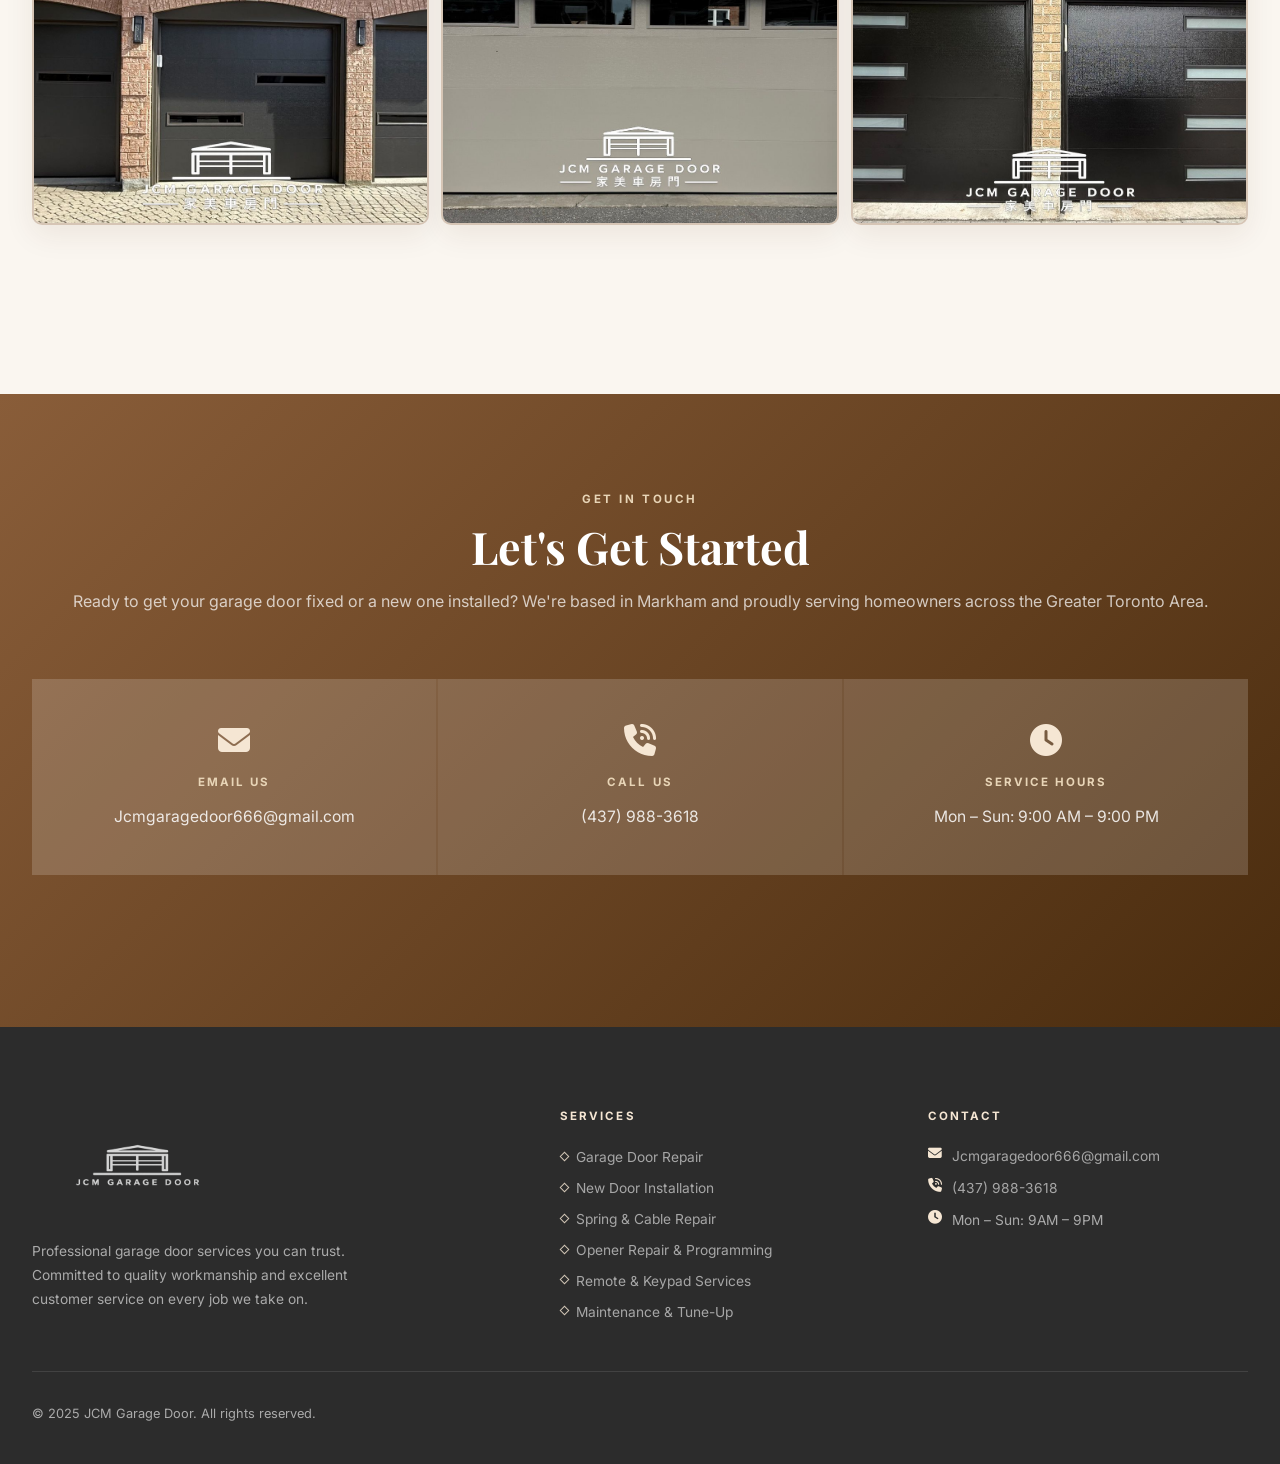
==== commit 36e44e6e: "add github pages" ====
--- a/index.html
+++ b/index.html
@@ -487,292 +487,7 @@
         </div>
     </footer>
 
-    <script>
-        // ─── Navbar scroll effect ───
-        const siteHeader = document.getElementById('site-header');
-        const onScroll = () => {
-            siteHeader.classList.toggle('scrolled', window.scrollY > 80);
-        };
-        window.addEventListener('scroll', onScroll, { passive: true });
-
-        // ─── Mobile menu ───
-        const hamburger = document.getElementById('hamburger');
-        const mobileNav  = document.getElementById('mobile-nav');
-
-        hamburger.addEventListener('click', () => {
-            const isOpen = mobileNav.classList.toggle('open');
-            hamburger.setAttribute('aria-expanded', String(isOpen));
-        });
-
-        // Close on link click
-        mobileNav.querySelectorAll('a').forEach(link => {
-            link.addEventListener('click', () => {
-                mobileNav.classList.remove('open');
-                hamburger.setAttribute('aria-expanded', 'false');
-            });
-        });
-
-        // Close on outside click
-        document.addEventListener('click', e => {
-            if (!siteHeader.contains(e.target) && !mobileNav.contains(e.target)) {
-                mobileNav.classList.remove('open');
-                hamburger.setAttribute('aria-expanded', 'false');
-            }
-        });
-
-        // ─── Smooth scroll (handles offset for fixed nav) ───
-        document.querySelectorAll('a[href^="#"]').forEach(link => {
-            link.addEventListener('click', e => {
-                const id = link.getAttribute('href');
-                const target = document.querySelector(id);
-                if (!target) return;
-                e.preventDefault();
-                const offset = parseInt(getComputedStyle(document.documentElement).getPropertyValue('--nav-height'), 10);
-                const top = target.getBoundingClientRect().top + window.scrollY - (id === '#home' ? 0 : offset);
-                window.scrollTo({ top, behavior: 'smooth' });
-            });
-        });
-
-        // ─── Door preview builder ───
-        const previewSection = document.getElementById('door-preview');
-        const previewTriggers = Array.from(document.querySelectorAll('.preview-trigger'));
-        const previewSummaries = {
-            size: document.getElementById('preview-summary-size'),
-            style: document.getElementById('preview-summary-style'),
-            window: document.getElementById('preview-summary-window')
-        };
-        const previewSummaryFallbacks = {
-            size: 'Choose one',
-            style: 'Choose one',
-            window: 'Choose one'
-        };
-        const previewSelections = {
-            size: '',
-            style: '',
-            window: ''
-        };
-        const previewWindowFiles = [
-            'L07-Arched-Stockton-470x66.png',
-            'L08-Stockton-470x66.png',
-            'L09-Cascade-470x66.png',
-            'L10-Waterton-470x66.png',
-            'L11-Straight-Stockbridge-470x66.png',
-            'L12-Arched-Stockbridge-470x66.png',
-            'L13-Clear-470x66.png',
-            'L14-Sunburst-Long-470x66.png'
-        ];
-        const windowStyleGrid = document.getElementById('window-style-grid');
-        const previewSendSummary = document.getElementById('preview-send-summary');
-        const previewSendButton = document.getElementById('preview-send-button');
-
-        function formatWindowStyleLabel(filename) {
-            return filename
-                .replace(/\.[^.]+$/, '')
-                .replace(/^L\d+-/, '')
-                .replace(/-\d+x\d+$/i, '')
-                .replace(/-/g, ' ');
-        }
-
-        function updatePreviewSummary(group) {
-            previewSummaries[group].textContent = previewSelections[group] || previewSummaryFallbacks[group];
-        }
-
-        function getPreviewEmailHref() {
-            const subject = 'Estimate request from website';
-            const body = [
-                'Hello JCM Garage Door,',
-                '',
-                'Here is my garage door design selection for a free estimate:',
-                '',
-                `Size: ${previewSelections.size || 'Not selected'}`,
-                `Door style: ${previewSelections.style || 'Not selected'}`,
-                `Window style: ${previewSelections.window || 'Not selected'}`
-            ].join('\n');
-
-            return `mailto:Jcmgaragedoor666@gmail.com?subject=${encodeURIComponent(subject)}&body=${encodeURIComponent(body)}`;
-        }
-
-        function updatePreviewSendButton() {
-            const isComplete = Object.values(previewSelections).every(Boolean);
-
-            previewSendSummary.hidden = !isComplete;
-            previewSendSummary.textContent = isComplete
-                ? `Your design: ${previewSelections.size} door(s) in ${previewSelections.style} style with ${previewSelections.window} style windows.`
-                : '';
-
-            previewSendButton.classList.toggle('is-disabled', !isComplete);
-            previewSendButton.setAttribute('aria-disabled', String(!isComplete));
-            previewSendButton.tabIndex = isComplete ? 0 : -1;
-            previewSendButton.href = isComplete ? getPreviewEmailHref() : '#';
-        }
-
-        function renderWindowChoices() {
-            windowStyleGrid.innerHTML = previewWindowFiles.map(filename => {
-                const label = formatWindowStyleLabel(filename);
-                const selectedClass = label === previewSelections.window ? ' is-selected' : '';
-                return `
-                    <button class="preview-choice preview-choice-window${selectedClass}" type="button" data-preview-group="window" data-preview-value="${label}">
-                        <img class="preview-step3-image" src="images/windows/${filename}" alt="${label} window style preview" loading="lazy">
-                        <span class="preview-choice-label">${label}</span>
-                    </button>
-                `;
-            }).join('');
-        }
-
-        function setPreviewSelection(group, value) {
-            previewSelections[group] = value;
-            updatePreviewSummary(group);
-            updatePreviewSendButton();
-
-            if (group === 'window') {
-                renderWindowChoices();
-                return;
-            }
-
-            document.querySelectorAll(`[data-preview-group="${group}"]`).forEach(button => {
-                button.classList.toggle('is-selected', button.dataset.previewValue === value);
-            });
-        }
-
-        function togglePreviewStep(activeTrigger) {
-            const isExpanding = activeTrigger.getAttribute('aria-expanded') !== 'true';
-
-            previewTriggers.forEach(trigger => {
-                const panel = document.getElementById(trigger.getAttribute('aria-controls'));
-                const shouldOpen = trigger === activeTrigger ? isExpanding : false;
-
-                trigger.setAttribute('aria-expanded', String(shouldOpen));
-                trigger.closest('.preview-step').classList.toggle('is-open', shouldOpen);
-                panel.hidden = !shouldOpen;
-            });
-        }
-
-        previewTriggers.forEach(trigger => {
-            trigger.addEventListener('click', () => togglePreviewStep(trigger));
-        });
-
-        previewSection.addEventListener('click', event => {
-            const choice = event.target.closest('.preview-choice');
-            if (!choice) return;
-
-            setPreviewSelection(choice.dataset.previewGroup, choice.dataset.previewValue);
-        });
-
-        renderWindowChoices();
-        updatePreviewSummary('size');
-        updatePreviewSummary('style');
-        updatePreviewSummary('window');
-        updatePreviewSendButton();
-
-        // ─── Paginated gallery ───
-        const galleryImages = Array.from({ length: 35 }, (_, index) => {
-            const imageNumber = String(index + 1).padStart(4, '0');
-            return {
-                src: `images/gallery/IMG-20260328-WA${imageNumber}.jpg`,
-                alt: `JCM Garage Door gallery image ${index + 1}`
-            };
-        });
-
-        const galleryGrid = document.getElementById('photo-gallery-grid');
-        const galleryPrevButton = document.getElementById('gallery-prev');
-        const galleryNextButton = document.getElementById('gallery-next');
-        const galleryPageIndicator = document.getElementById('gallery-page-indicator');
-        const galleryLightbox = document.getElementById('gallery-lightbox');
-        const galleryLightboxImage = document.getElementById('gallery-lightbox-image');
-        const galleryLightboxClose = document.getElementById('gallery-lightbox-close');
-        const galleryItemsPerPage = 9;
-        const galleryTotalPages = Math.ceil(galleryImages.length / galleryItemsPerPage);
-        let galleryCurrentPage = 1;
-        let galleryLightboxResetTimer = null;
-
-        function openGalleryLightbox(src, alt) {
-            if (galleryLightboxResetTimer) {
-                clearTimeout(galleryLightboxResetTimer);
-                galleryLightboxResetTimer = null;
-            }
-
-            galleryLightboxImage.src = src;
-            galleryLightboxImage.alt = alt;
-            galleryLightbox.classList.add('open');
-            galleryLightbox.setAttribute('aria-hidden', 'false');
-            document.body.style.overflow = 'hidden';
-        }
-
-        function closeGalleryLightbox() {
-            galleryLightbox.classList.remove('open');
-            galleryLightbox.setAttribute('aria-hidden', 'true');
-            document.body.style.overflow = '';
-
-            galleryLightboxResetTimer = setTimeout(() => {
-                if (!galleryLightbox.classList.contains('open')) {
-                    galleryLightboxImage.src = '';
-                    galleryLightboxImage.alt = '';
-                }
-                galleryLightboxResetTimer = null;
-            }, 250);
-        }
-
-        function renderGalleryPage(pageNumber) {
-            const startIndex = (pageNumber - 1) * galleryItemsPerPage;
-            const pageImages = galleryImages.slice(startIndex, startIndex + galleryItemsPerPage);
-
-            galleryGrid.innerHTML = pageImages.map(image => `
-                <figure class="photo-gallery-item">
-                    <img src="${image.src}" alt="${image.alt}" loading="lazy">
-                </figure>
-            `).join('');
-
-            galleryPageIndicator.textContent = `Page ${pageNumber} / ${galleryTotalPages}`;
-            galleryPrevButton.disabled = pageNumber === 1;
-            galleryNextButton.disabled = pageNumber === galleryTotalPages;
-        }
-
-        galleryGrid.addEventListener('click', event => {
-            const image = event.target.closest('.photo-gallery-item img');
-            if (!image) return;
-            openGalleryLightbox(image.src, image.alt);
-        });
-
-        galleryPrevButton.addEventListener('click', () => {
-            if (galleryCurrentPage === 1) return;
-            galleryCurrentPage -= 1;
-            renderGalleryPage(galleryCurrentPage);
-        });
-
-        galleryNextButton.addEventListener('click', () => {
-            if (galleryCurrentPage === galleryTotalPages) return;
-            galleryCurrentPage += 1;
-            renderGalleryPage(galleryCurrentPage);
-        });
-
-        galleryLightboxClose.addEventListener('click', closeGalleryLightbox);
-
-        galleryLightbox.addEventListener('click', event => {
-            if (event.target === galleryLightbox) {
-                closeGalleryLightbox();
-            }
-        });
-
-        document.addEventListener('keydown', event => {
-            if (event.key === 'Escape' && galleryLightbox.classList.contains('open')) {
-                closeGalleryLightbox();
-            }
-        });
-
-        renderGalleryPage(galleryCurrentPage);
-
-        // ─── Fade-up on scroll (IntersectionObserver) ───
-        const fadeObserver = new IntersectionObserver(entries => {
-            entries.forEach(entry => {
-                if (entry.isIntersecting) {
-                    entry.target.classList.add('visible');
-                    fadeObserver.unobserve(entry.target);
-                }
-            });
-        }, { threshold: 0.1, rootMargin: '0px 0px -40px 0px' });
-
-        document.querySelectorAll('.fade-up').forEach(el => fadeObserver.observe(el));
-    </script>
+    <script src="main.js" defer></script>
 
 </body>
 </html>
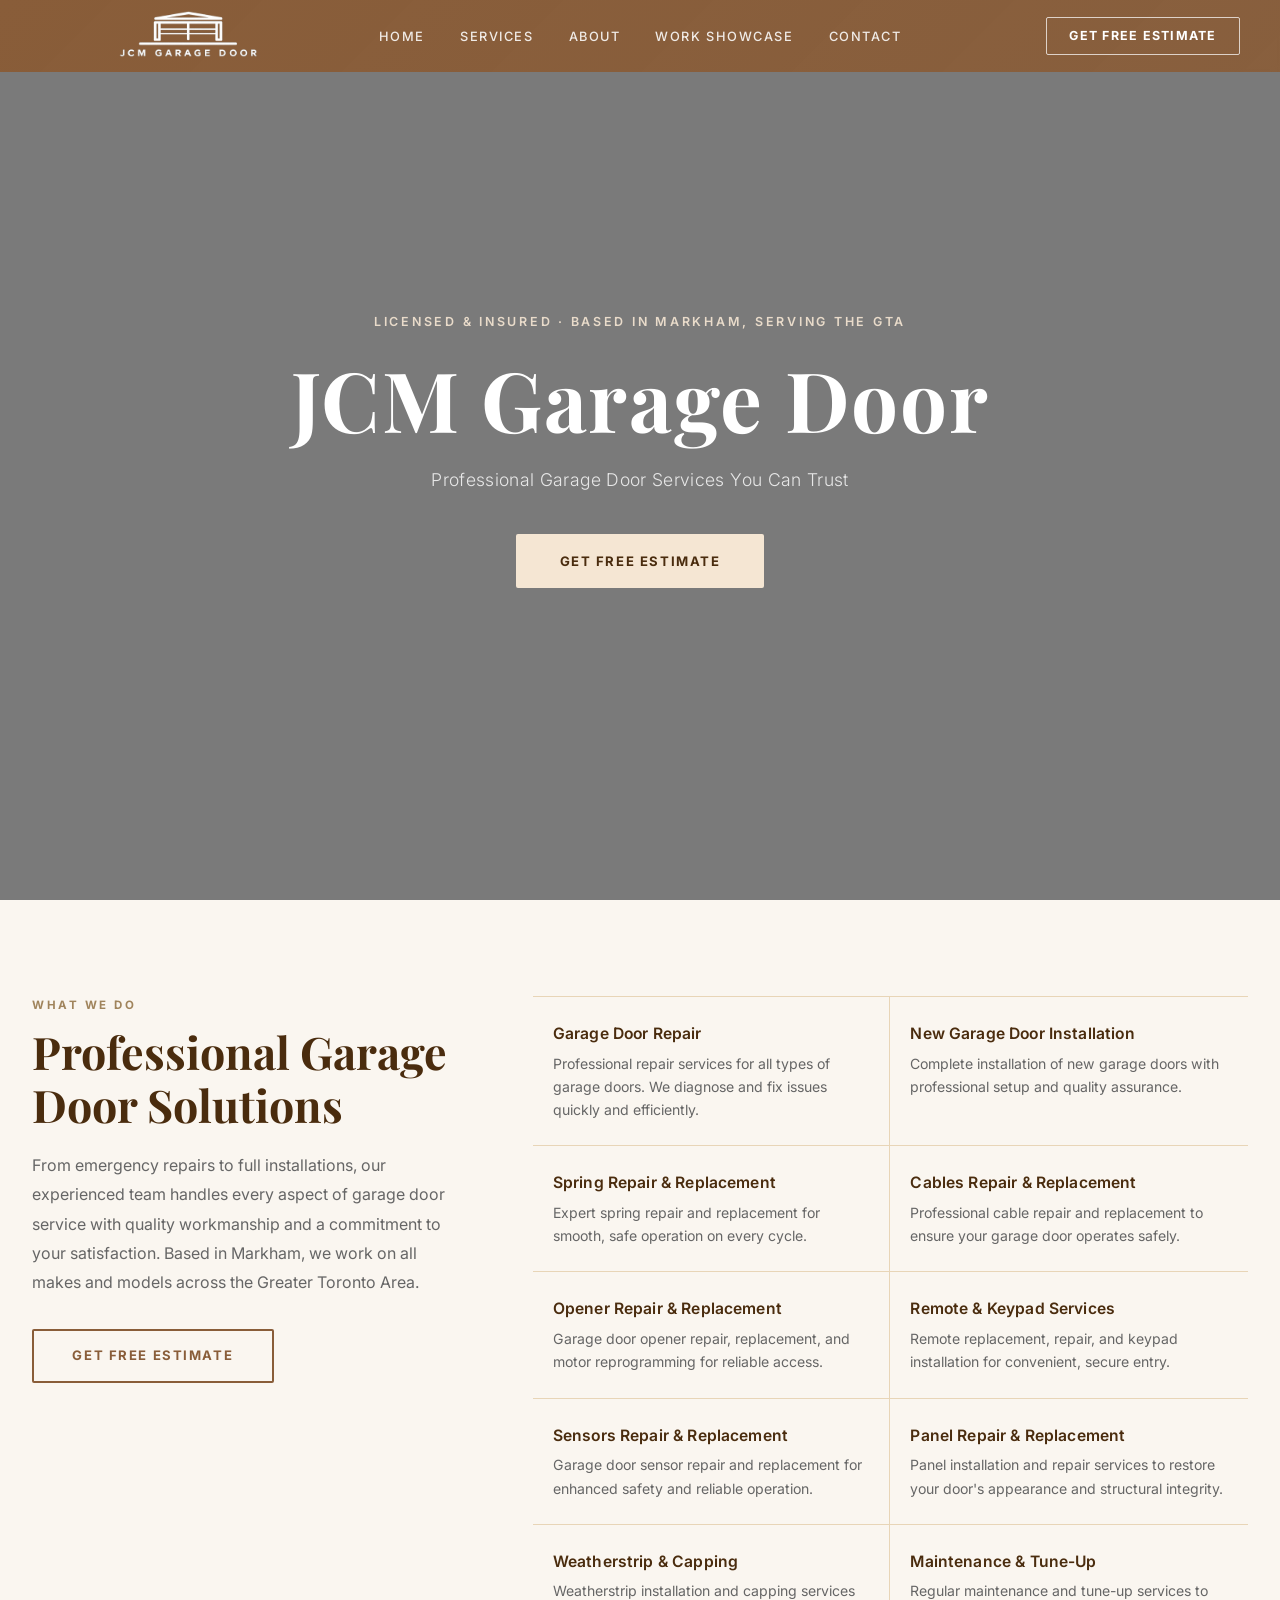
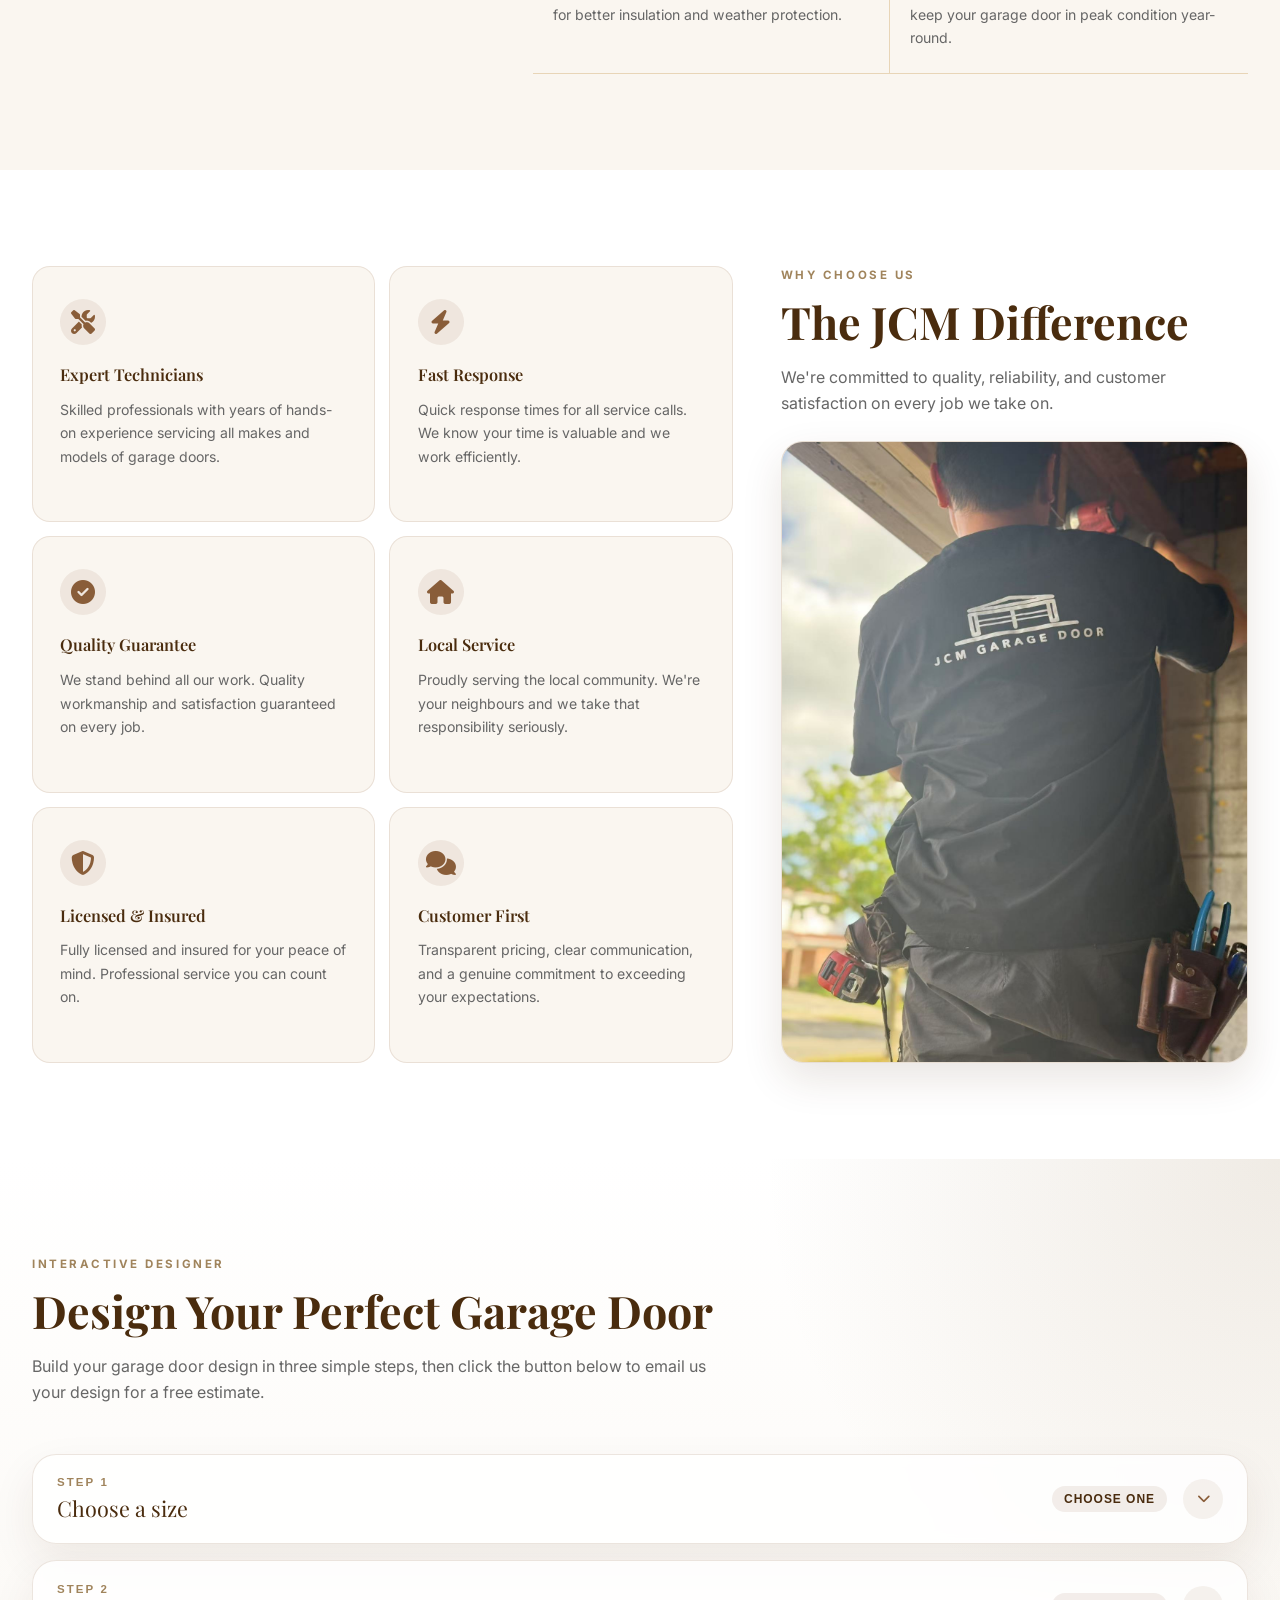
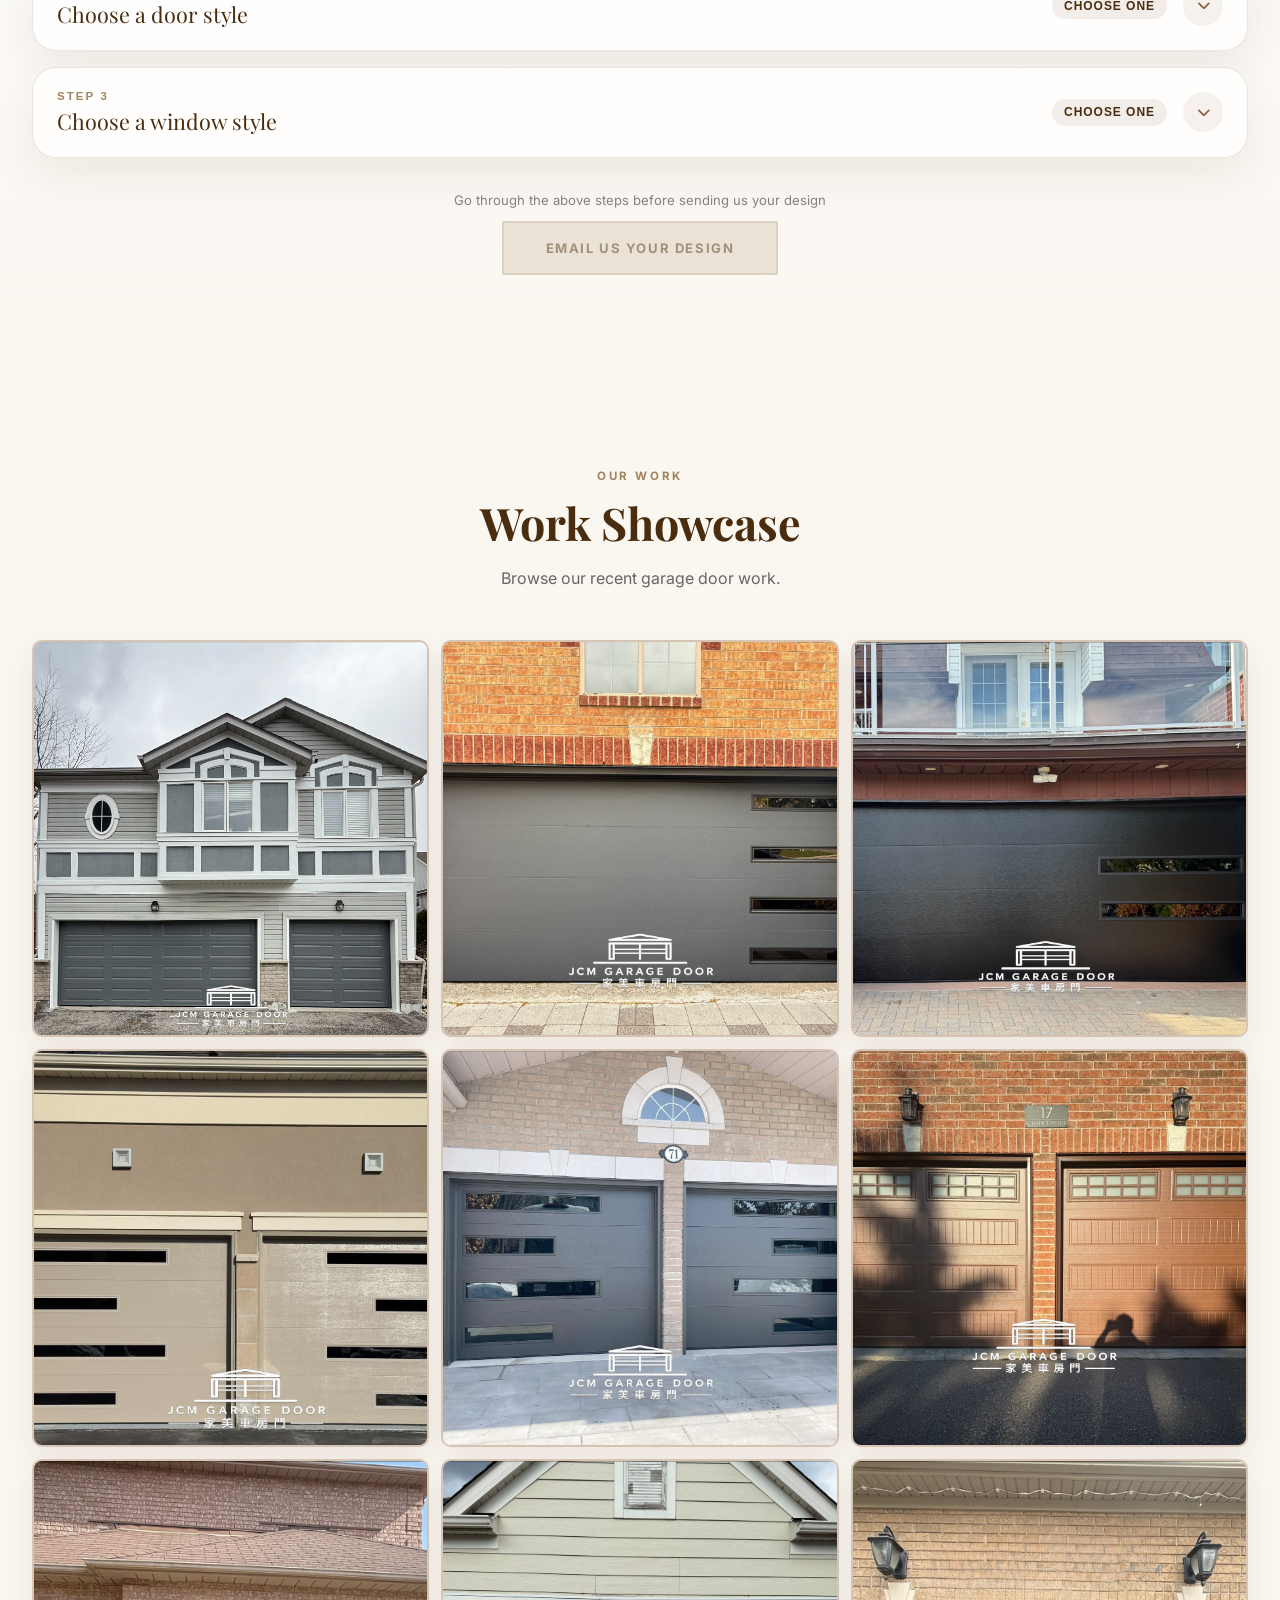
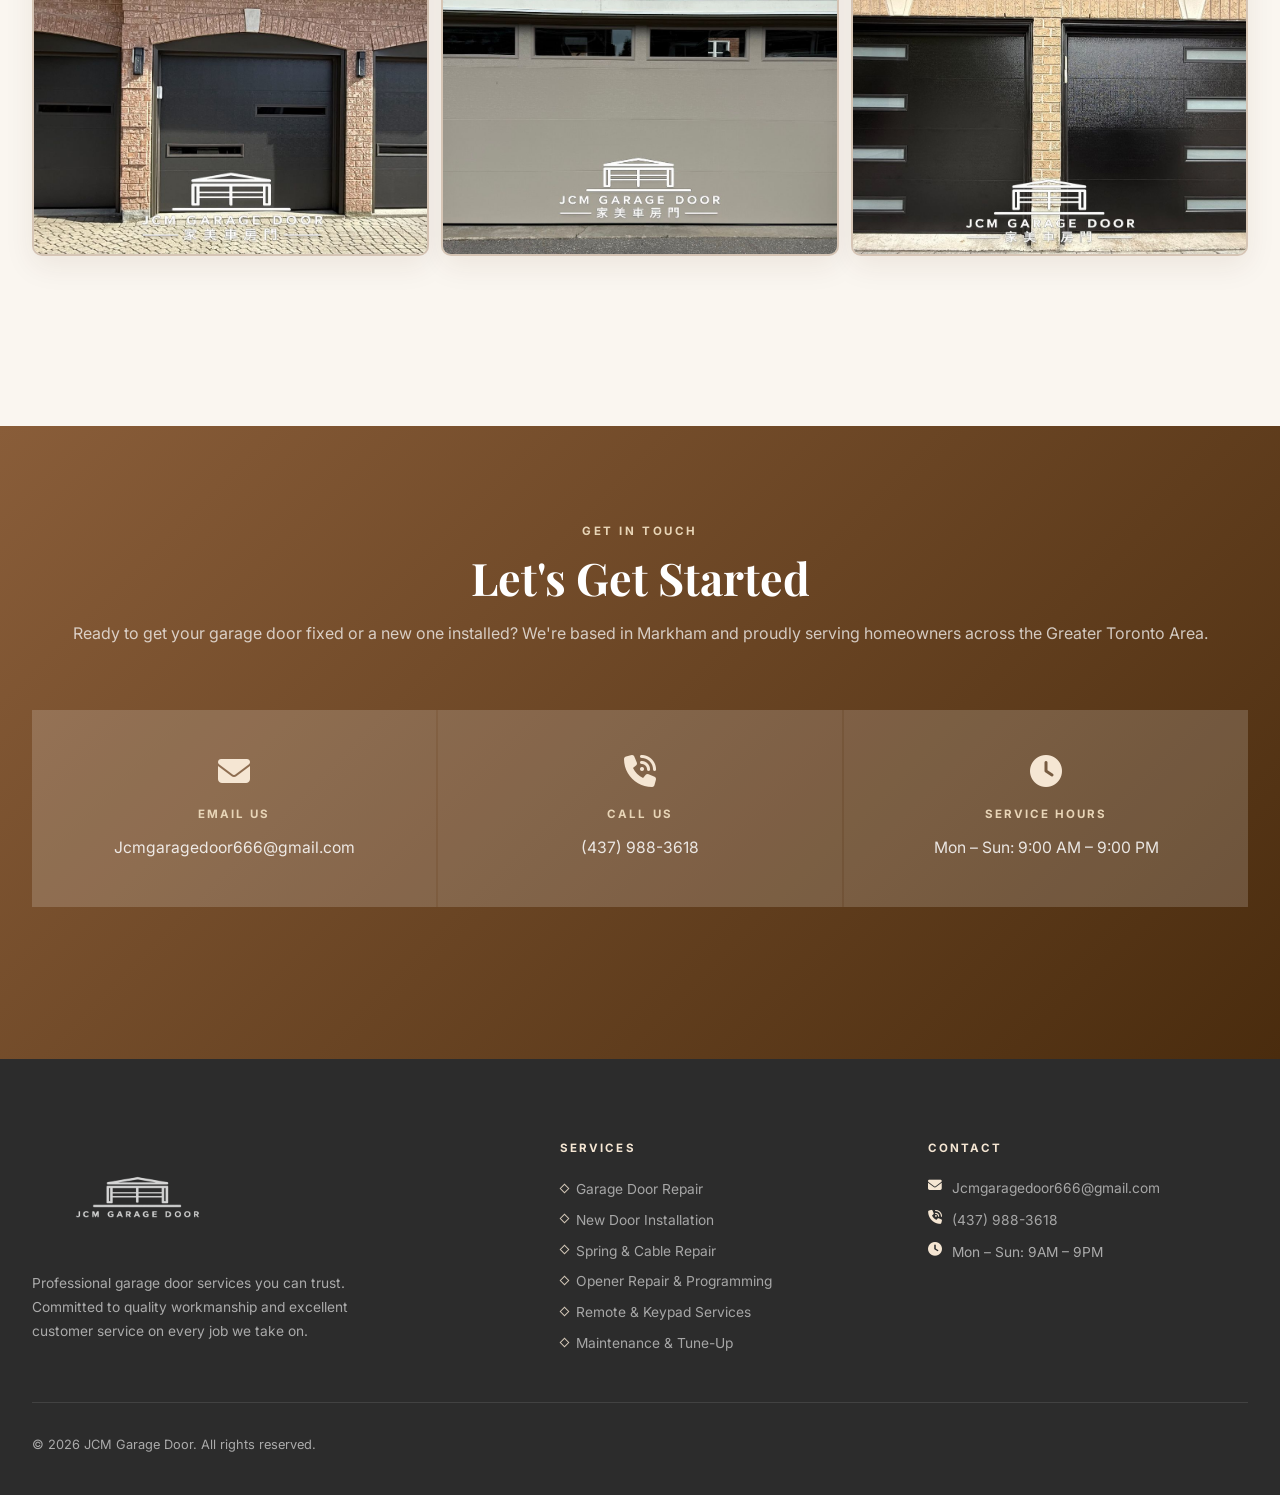
==== commit f559d52c: "add github pages" ====
--- a/index.html
+++ b/index.html
@@ -374,6 +374,7 @@
             </div>
 
             <div class="preview-send-cta fade-up">
+                <p class="preview-send-help">Go through the above steps before sending us your design</p>
                 <p class="preview-send-summary" id="preview-send-summary" hidden></p>
                 <a
                     class="btn-primary preview-send-button is-disabled"
@@ -483,7 +484,7 @@
         </div>
 
         <div class="footer-bottom">
-            <span>© 2025 JCM Garage Door. All rights reserved.</span>
+            <span>© 2026 JCM Garage Door. All rights reserved.</span>
         </div>
     </footer>
 
--- a/styles.css
+++ b/styles.css
@@ -616,6 +616,13 @@
     text-align: center;
 }
 
+.preview-send-help {
+    margin: 0 0 0.65rem;
+    color: rgba(120, 120, 120, 0.92);
+    font-size: 0.82rem;
+    line-height: 1.6;
+}
+
 .preview-send-summary {
     margin: 0 0 1rem;
     color: var(--brown-dark);
@@ -627,10 +634,14 @@
     min-width: 180px;
 }
 
+.preview-send-button:not([aria-disabled="true"]) {
+    border: 2px solid var(--brown-dark);
+}
+
 .preview-send-button:not([aria-disabled="true"]):hover,
 .preview-send-button:not([aria-disabled="true"]):focus-visible {
     background: var(--brown-primary);
-    border-color: var(--brown-primary);
+    border-color: var(--brown-dark);
     color: white;
     outline: none;
     box-shadow: 0 12px 28px rgba(74, 44, 14, 0.16);
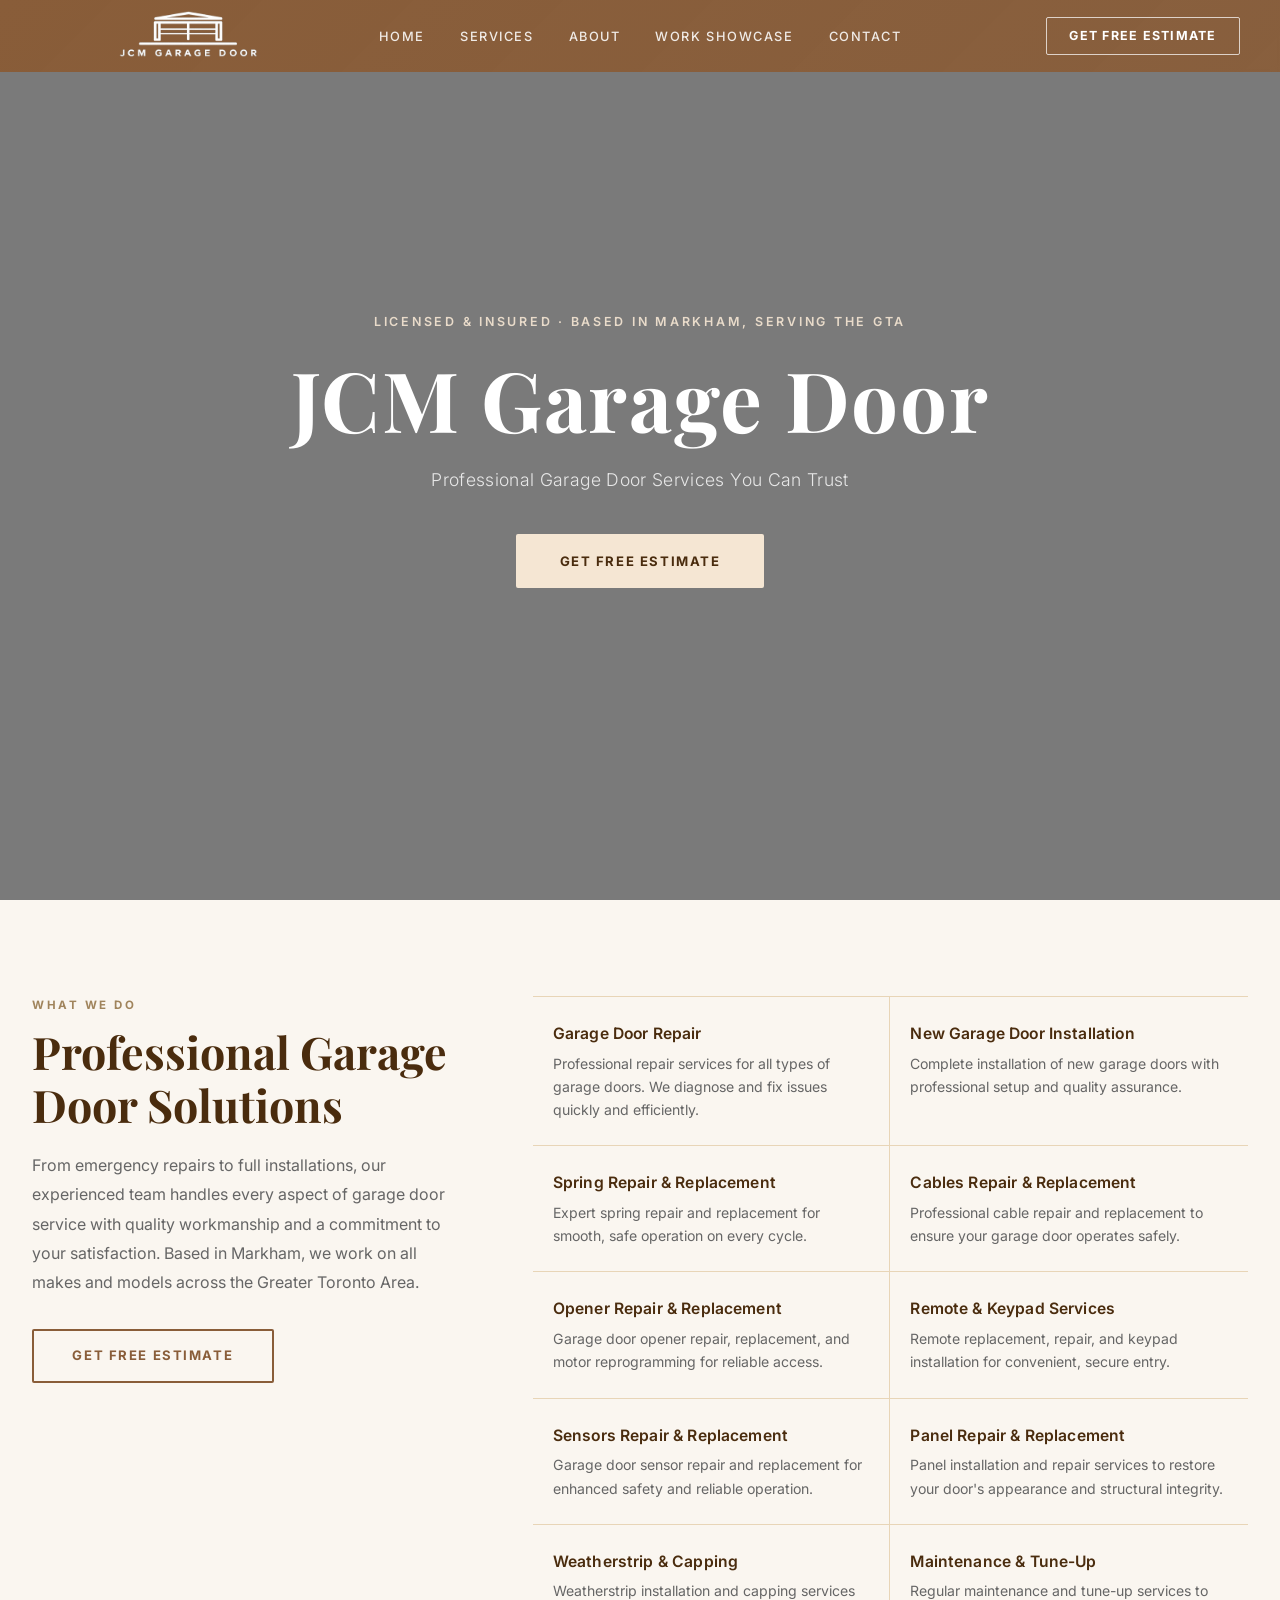
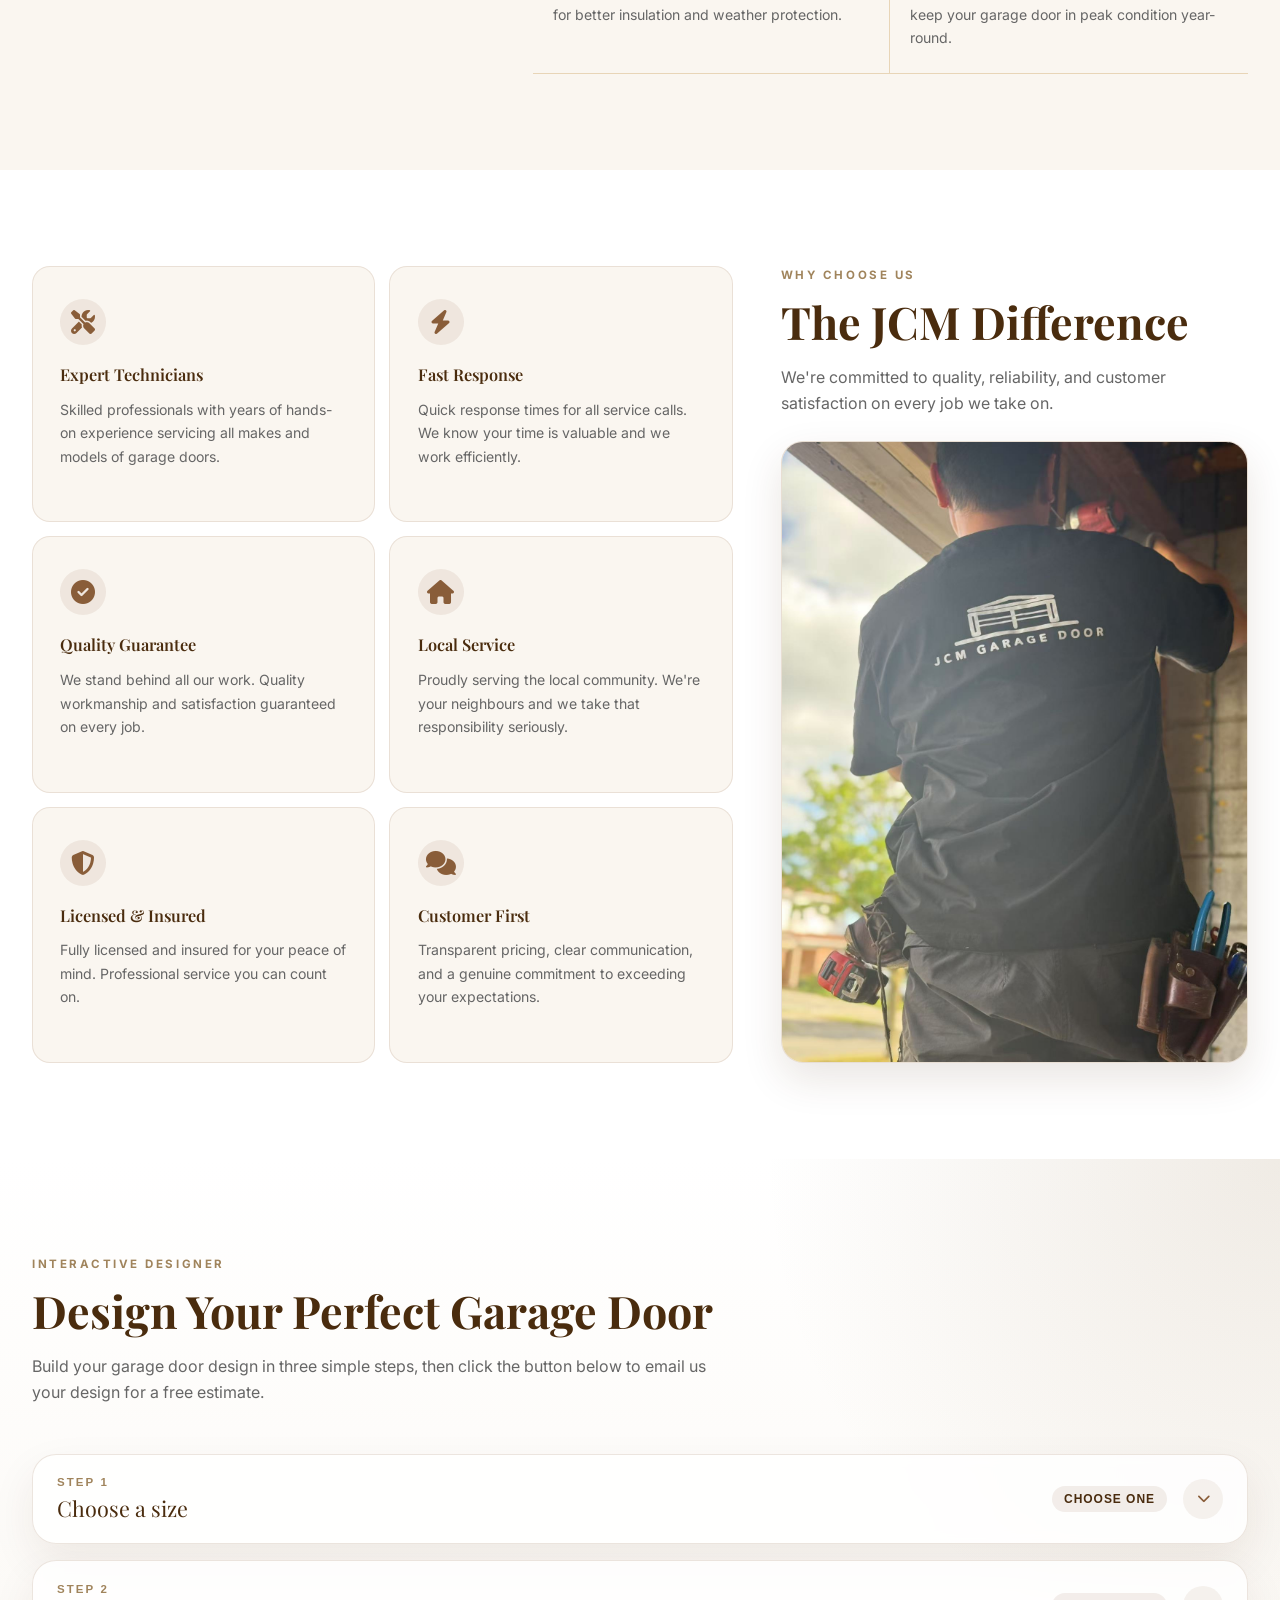
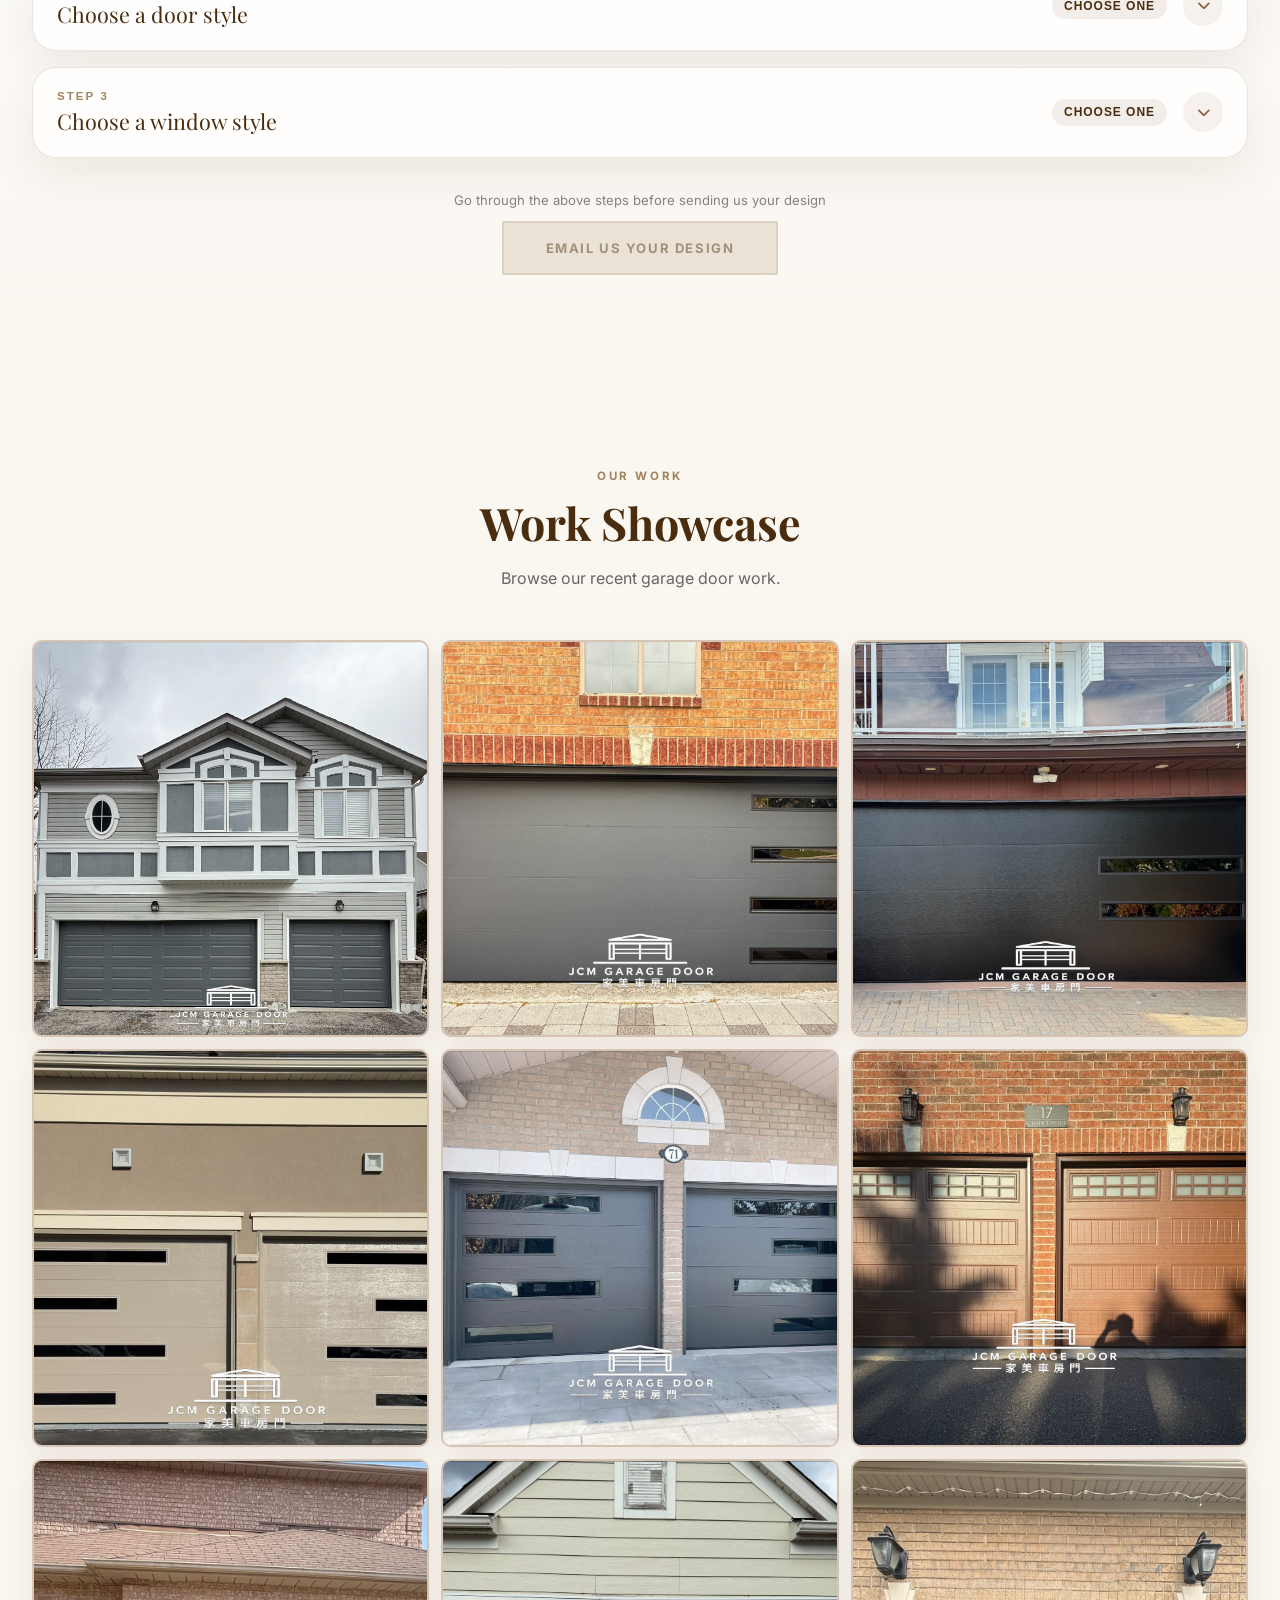
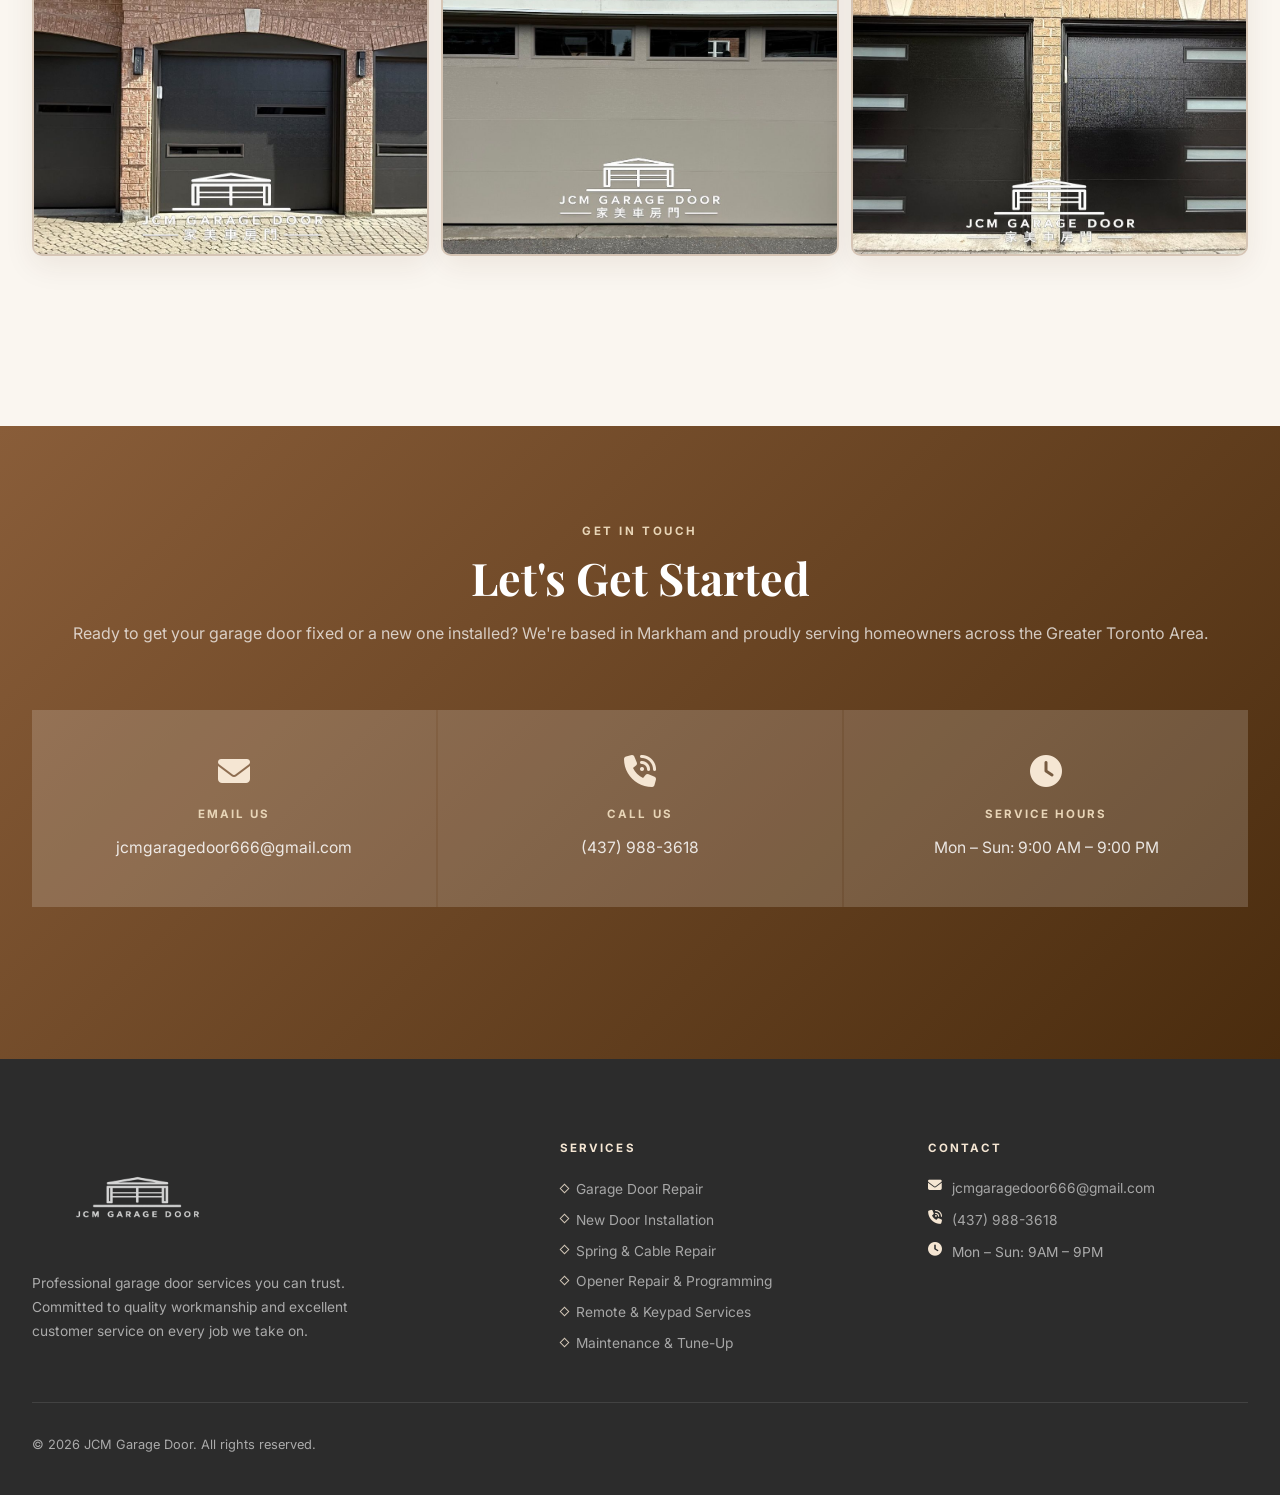
==== commit 82ea12e6: "fix emails" ====
--- a/index.html
+++ b/index.html
@@ -428,7 +428,7 @@
                 <div class="contact-item fade-up">
                     <i class="contact-icon fa-solid fa-envelope" aria-hidden="true"></i>
                     <h4>Email Us</h4>
-                    <p><a href="mailto:Jcmgaragedoor666@gmail.com">Jcmgaragedoor666@gmail.com</a></p>
+                    <p><a href="mailto:jcmgaragedoor666@gmail.com">jcmgaragedoor666@gmail.com</a></p>
                 </div>
                 <div class="contact-item fade-up">
                     <i class="contact-icon fa-solid fa-phone-volume" aria-hidden="true"></i>
@@ -469,7 +469,7 @@
                 <h4>Contact</h4>
                 <div class="footer-contact-line">
                     <i class="footer-contact-icon fa-solid fa-envelope" aria-hidden="true"></i>
-                    <a href="mailto:Jcmgaragedoor666@gmail.com">Jcmgaragedoor666@gmail.com</a>
+                    <a href="mailto:jcmgaragedoor666@gmail.com">jcmgaragedoor666@gmail.com</a>
                 </div>
                 <div class="footer-contact-line">
                     <i class="footer-contact-icon fa-solid fa-phone-volume" aria-hidden="true"></i>
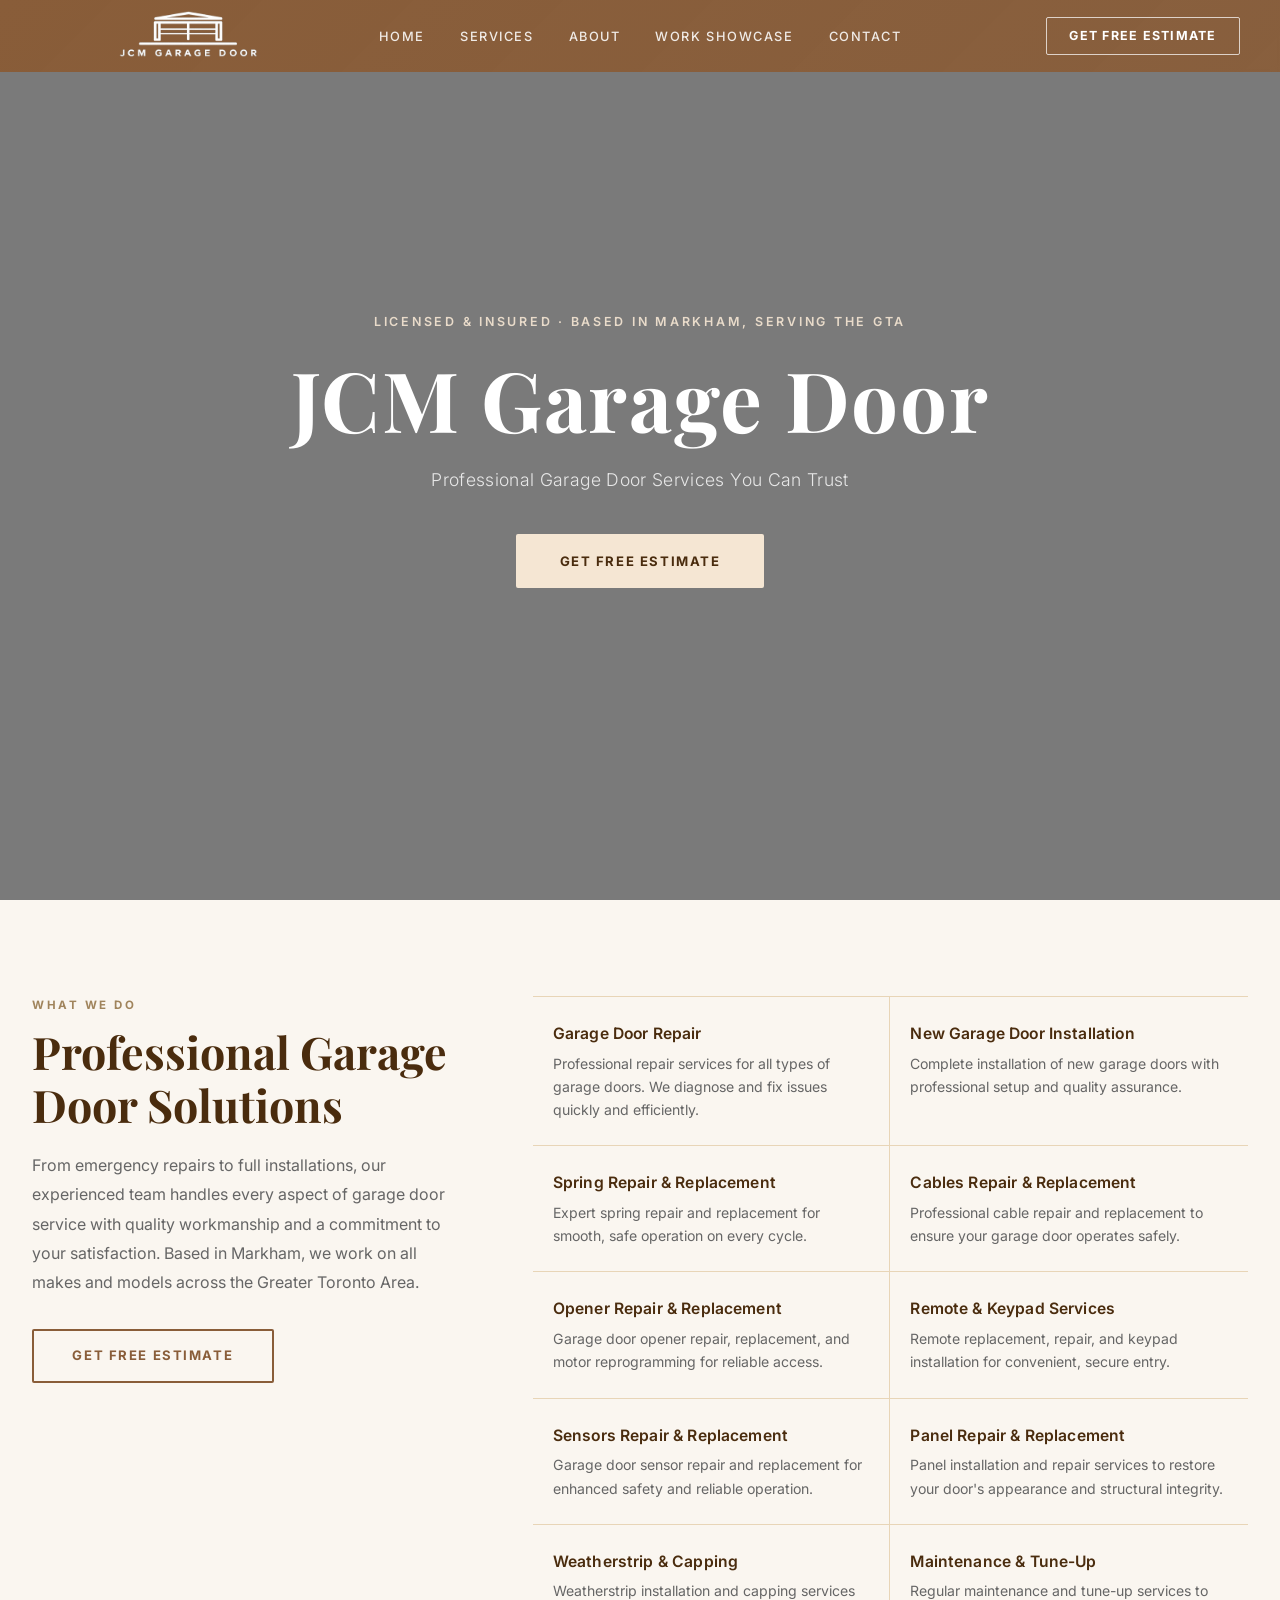
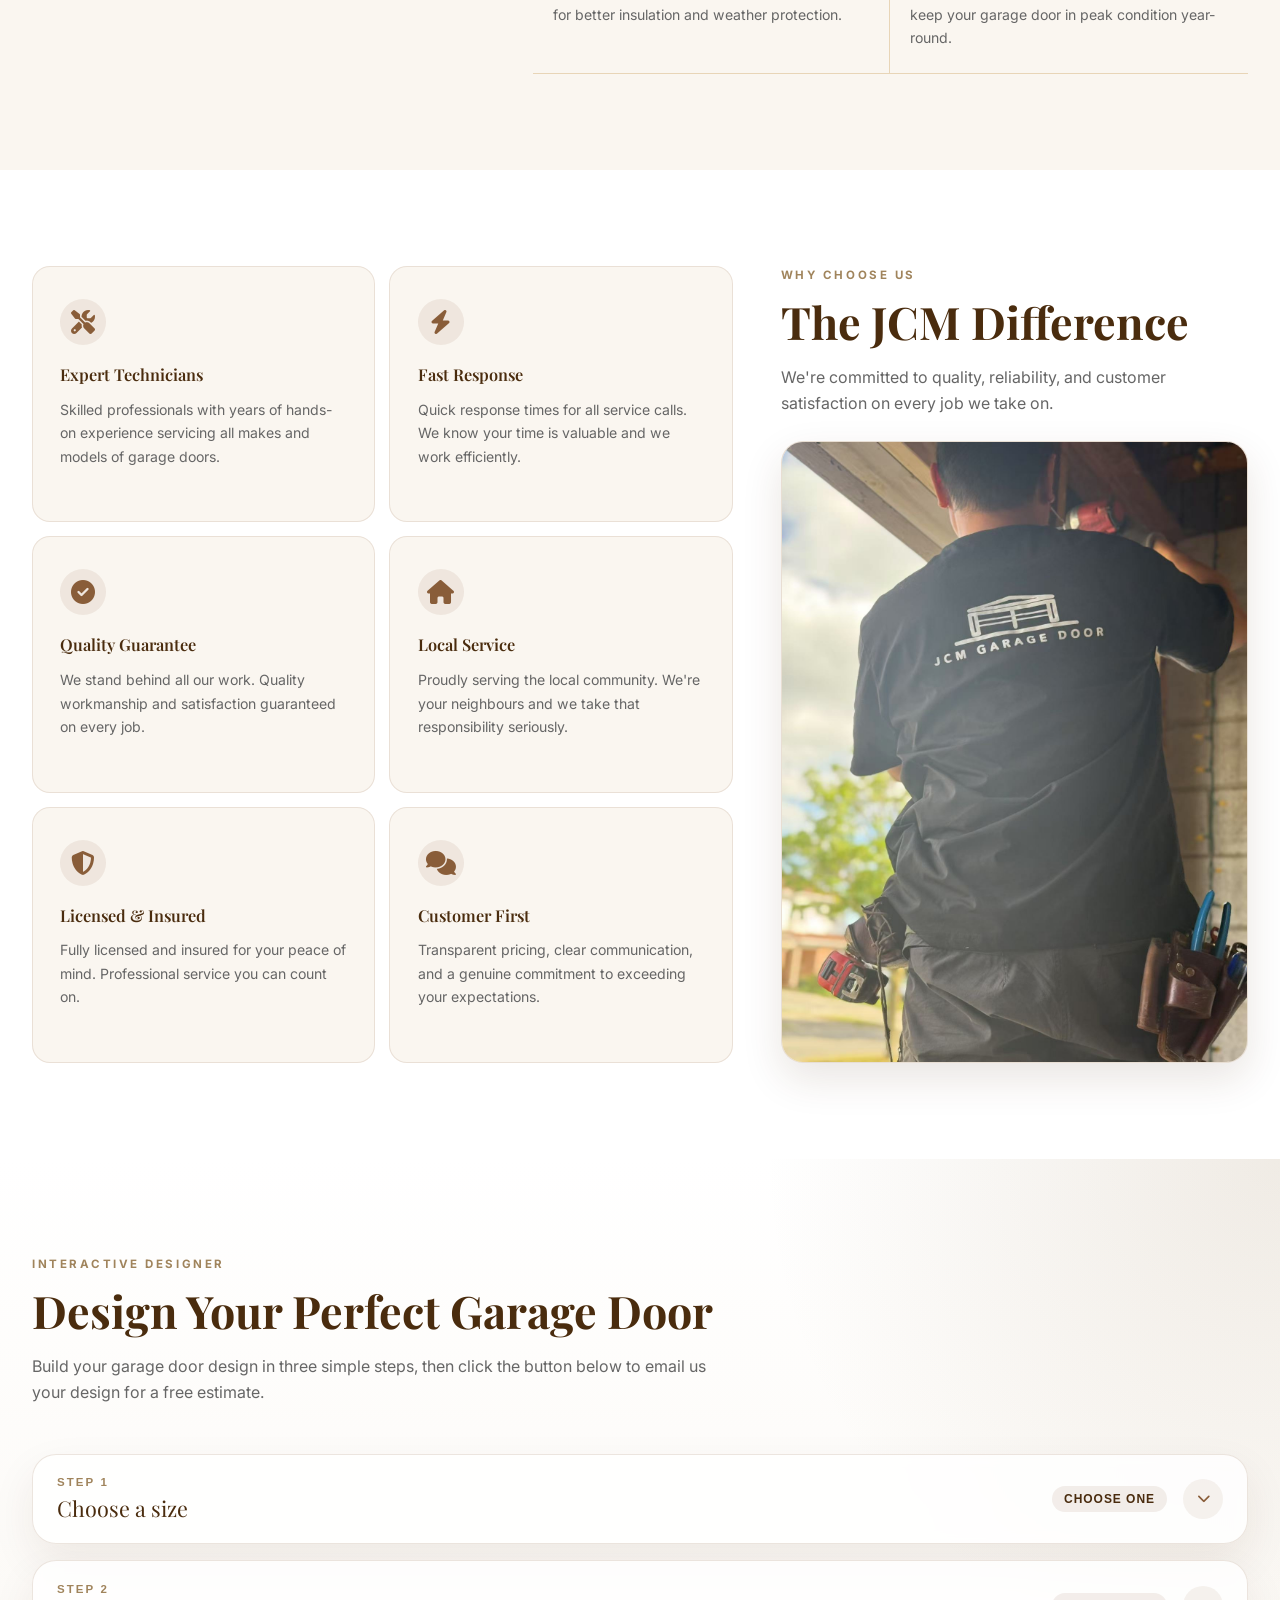
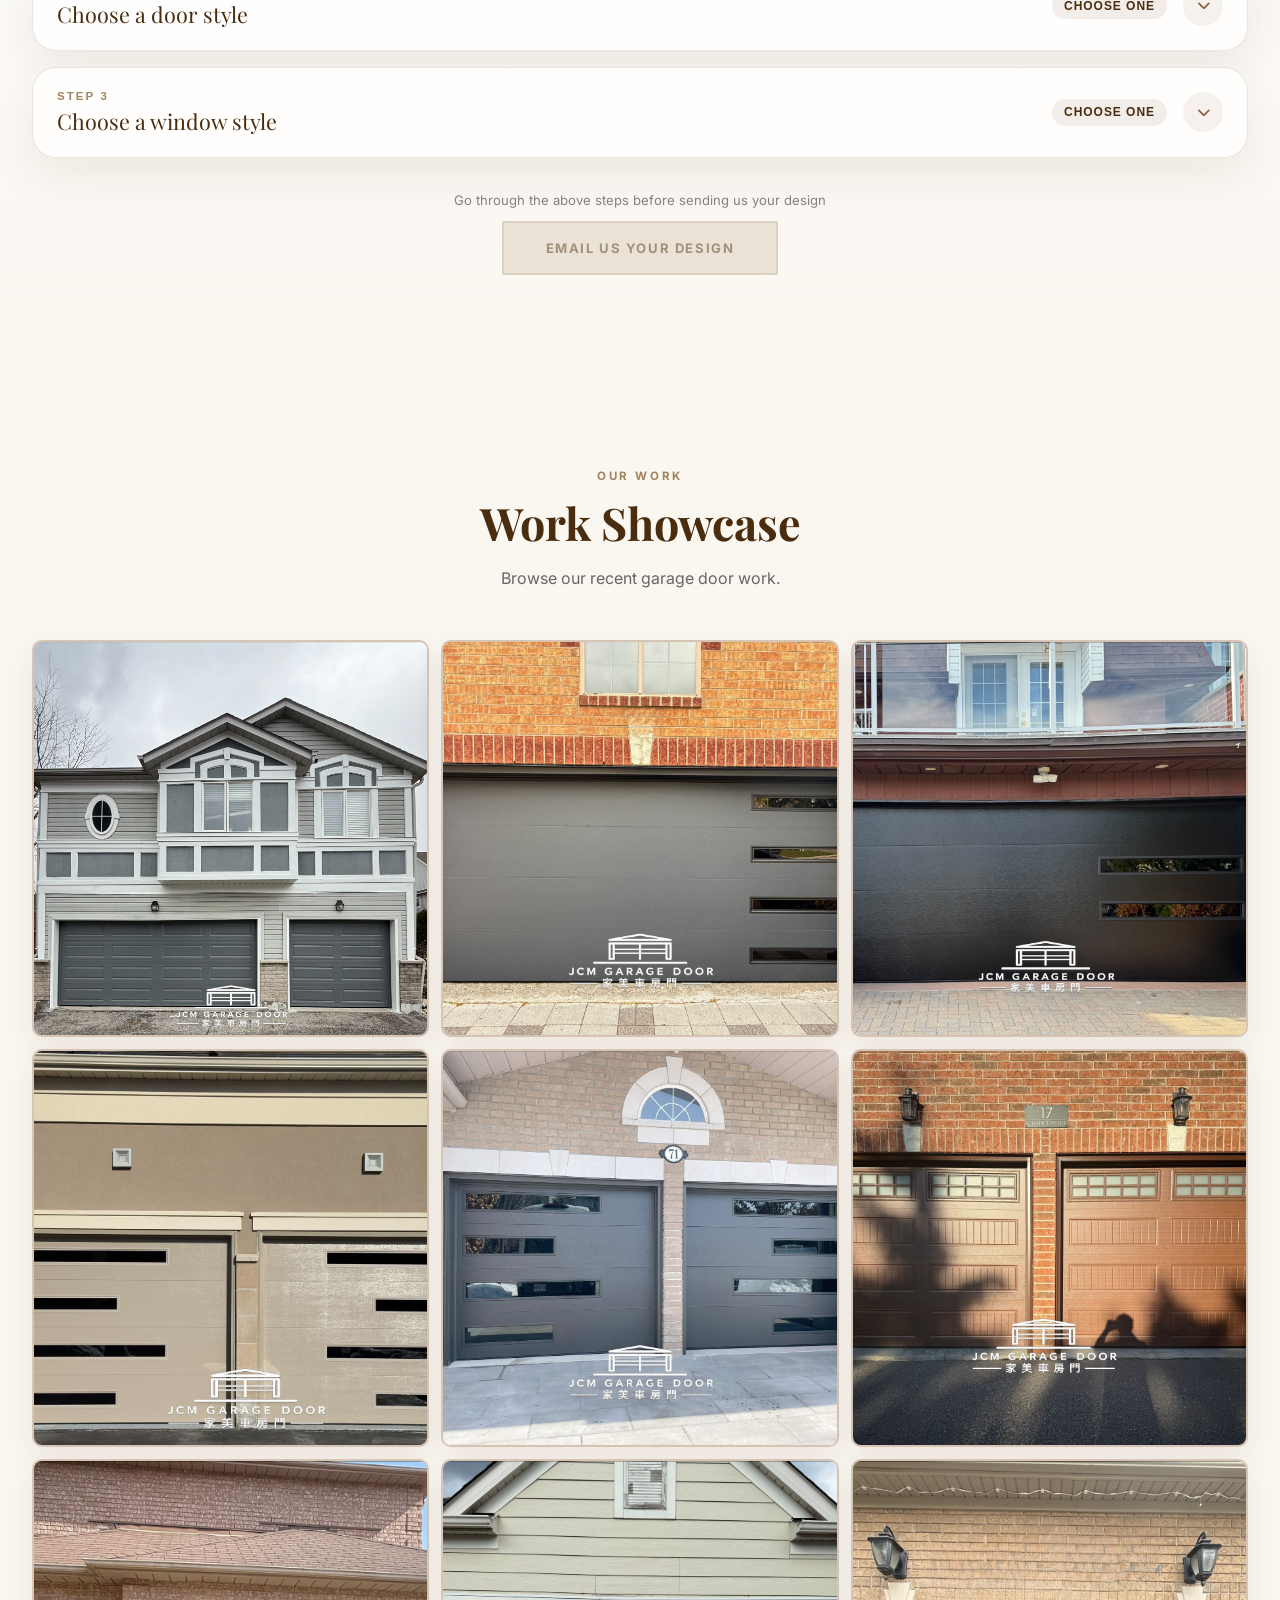
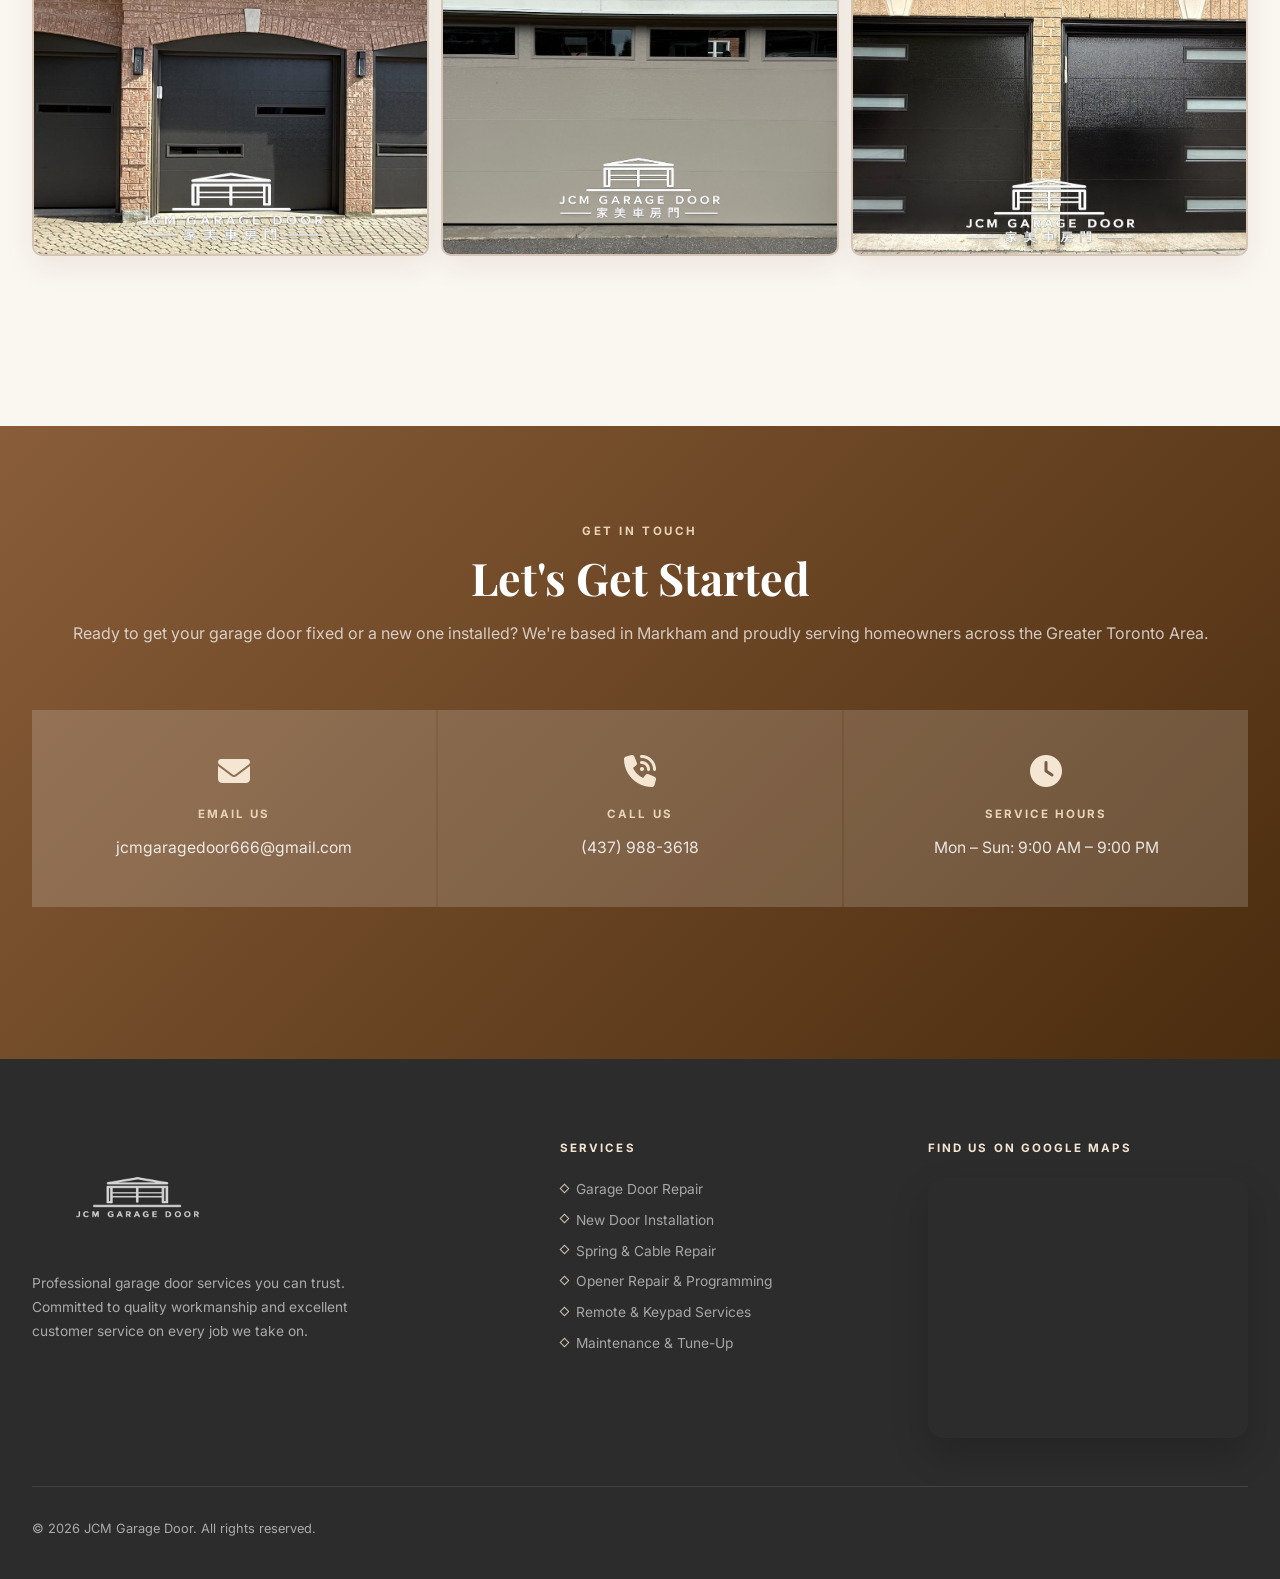
==== commit 0ae12b46: "add g maps" ====
--- a/index.html
+++ b/index.html
@@ -465,19 +465,18 @@
                 </ul>
             </div>
 
-            <div class="footer-col">
-                <h4>Contact</h4>
-                <div class="footer-contact-line">
-                    <i class="footer-contact-icon fa-solid fa-envelope" aria-hidden="true"></i>
-                    <a href="mailto:jcmgaragedoor666@gmail.com">jcmgaragedoor666@gmail.com</a>
-                </div>
-                <div class="footer-contact-line">
-                    <i class="footer-contact-icon fa-solid fa-phone-volume" aria-hidden="true"></i>
-                    <a href="tel:4379883618">(437) 988-3618</a>
-                </div>
-                <div class="footer-contact-line">
-                    <i class="footer-contact-icon fa-solid fa-clock" aria-hidden="true"></i>
-                    <span>Mon – Sun: 9AM – 9PM</span>
+            <div class="footer-col footer-map-col">
+                <h4>Find us on Google Maps</h4>
+                <div class="footer-map-wrap">
+                    <iframe
+                        src="https://www.google.com/maps/embed?pb=!1m18!1m12!1m3!1d92025.57798511154!2d-79.38193785271841!3d43.880709497146725!2m3!1f0!2f0!3f0!3m2!1i1024!2i768!4f13.1!3m3!1m2!1s0x6f14d8d21388d5f1%3A0x53544d3e5586efb9!2zSkNNIEdhcmFnZSBEb29yIOWutue-jui9puW6k-mXqA!5e0!3m2!1sen!2sca!4v1776644191048!5m2!1sen!2sca"
+                        title="JCM Garage Door location map"
+                        width="600"
+                        height="450"
+                        style="border:0;"
+                        allowfullscreen=""
+                        loading="lazy"
+                        referrerpolicy="no-referrer-when-downgrade"></iframe>
                 </div>
             </div>
 
--- a/styles.css
+++ b/styles.css
@@ -1149,6 +1149,19 @@
     transform: rotate(45deg);
 }
 
+.footer-map-wrap {
+    width: 100%;
+    border-radius: 16px;
+    overflow: hidden;
+    box-shadow: 0 16px 36px rgba(0, 0, 0, 0.18);
+}
+
+.footer-map-wrap iframe {
+    display: block;
+    width: 100%;
+    height: 260px;
+}
+
 .footer-contact-line {
     display: flex;
     align-items: flex-start;
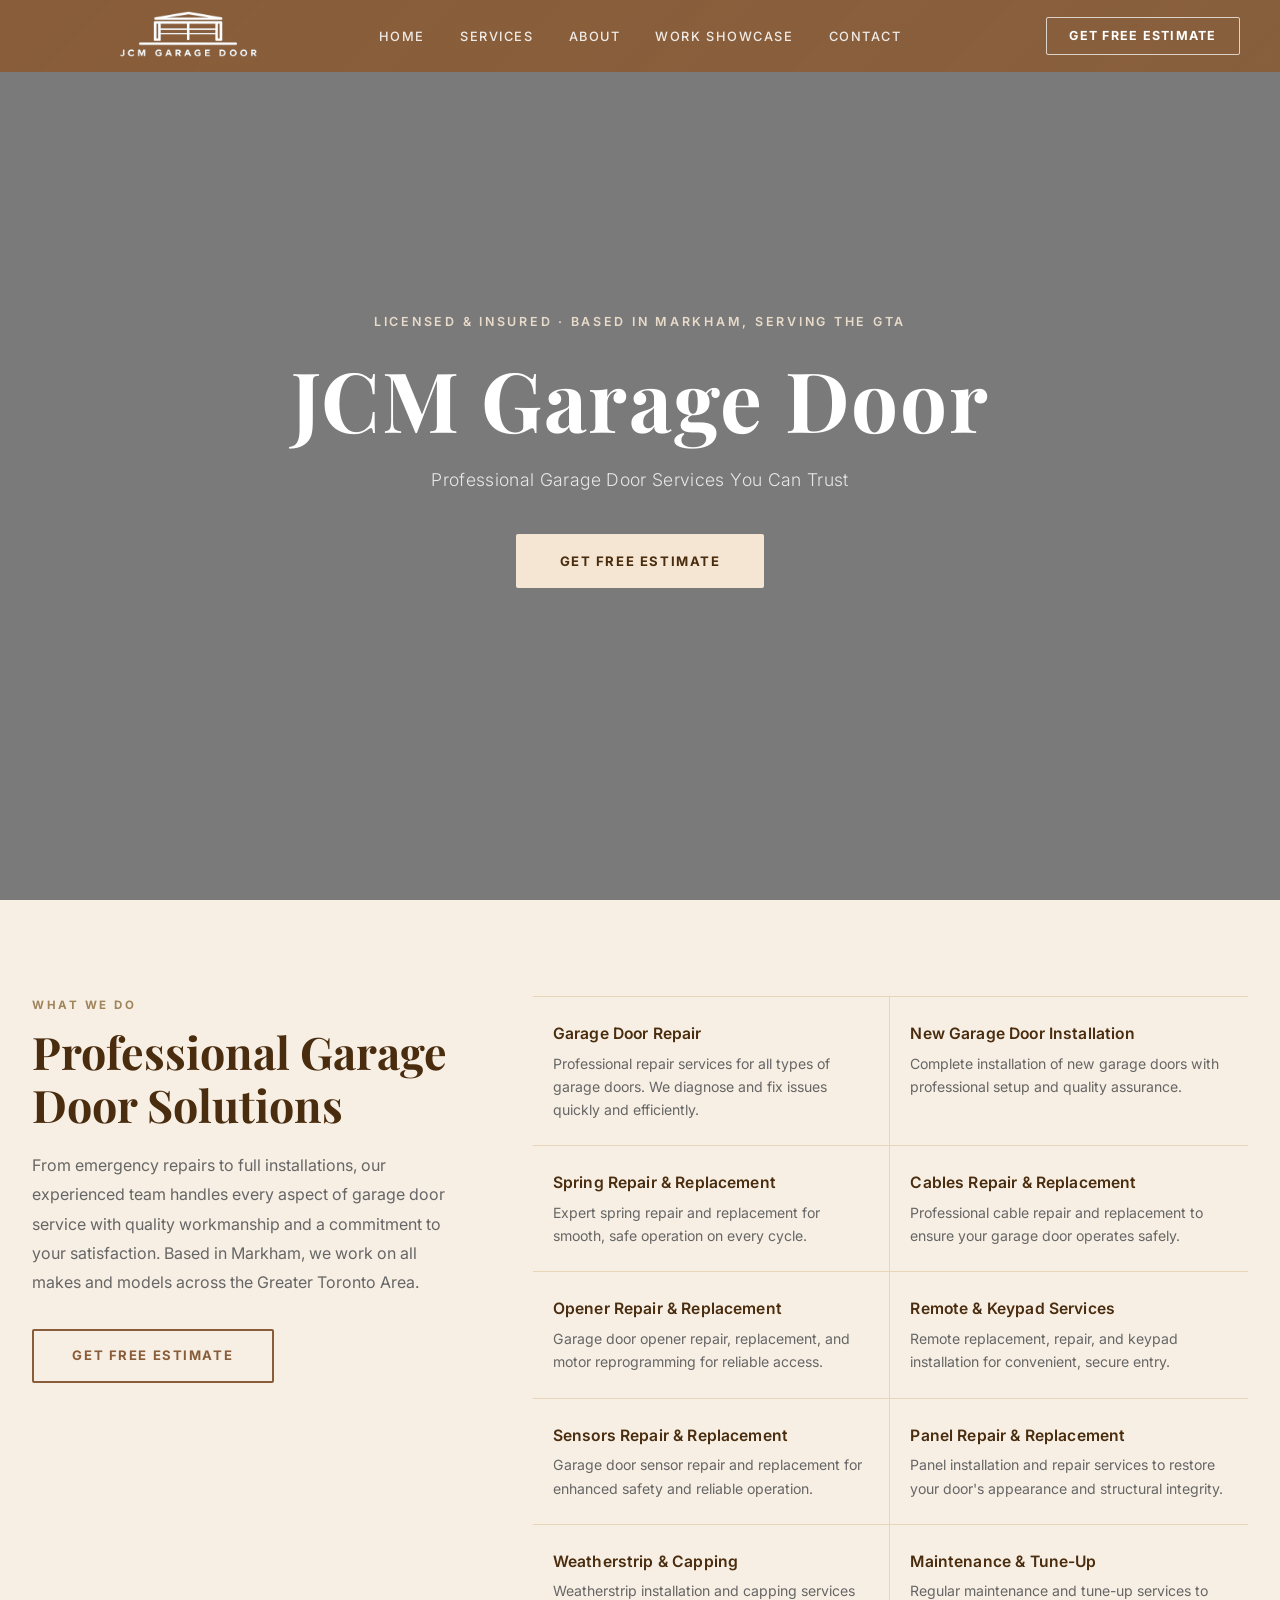
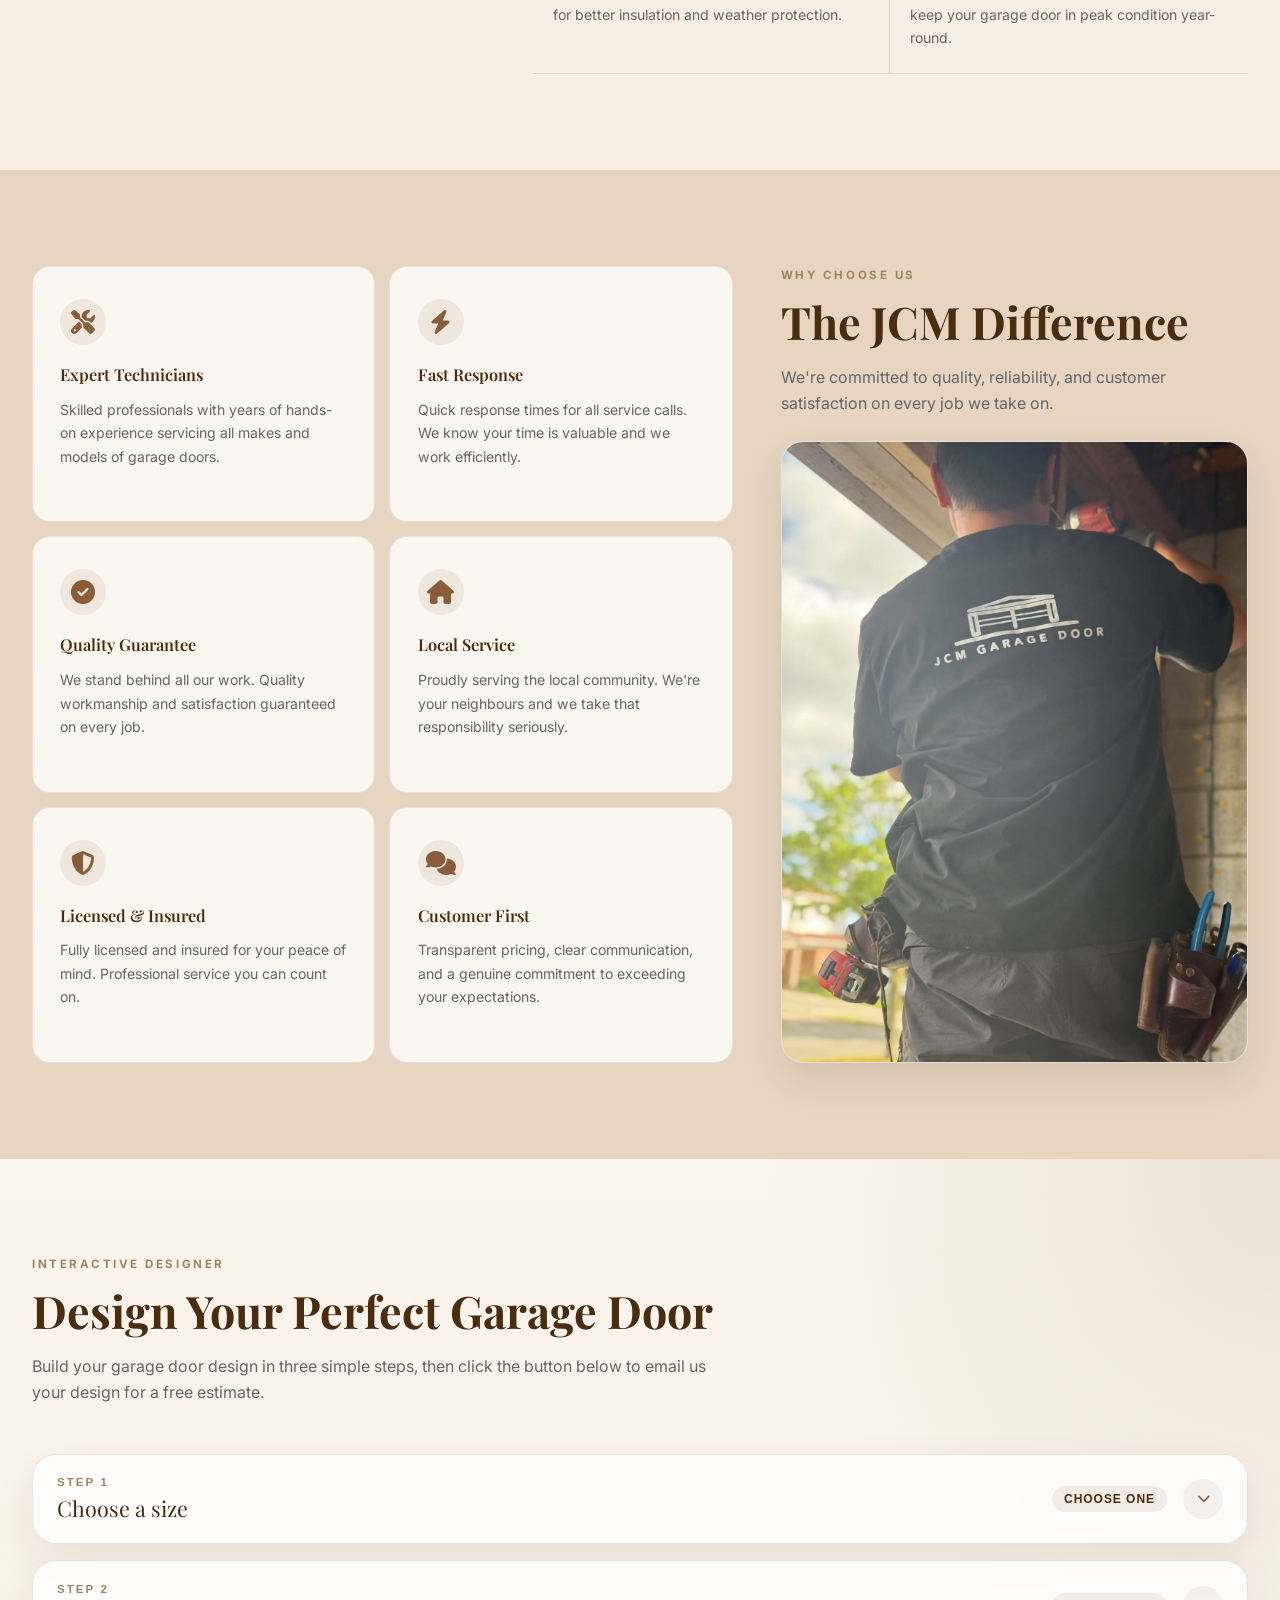
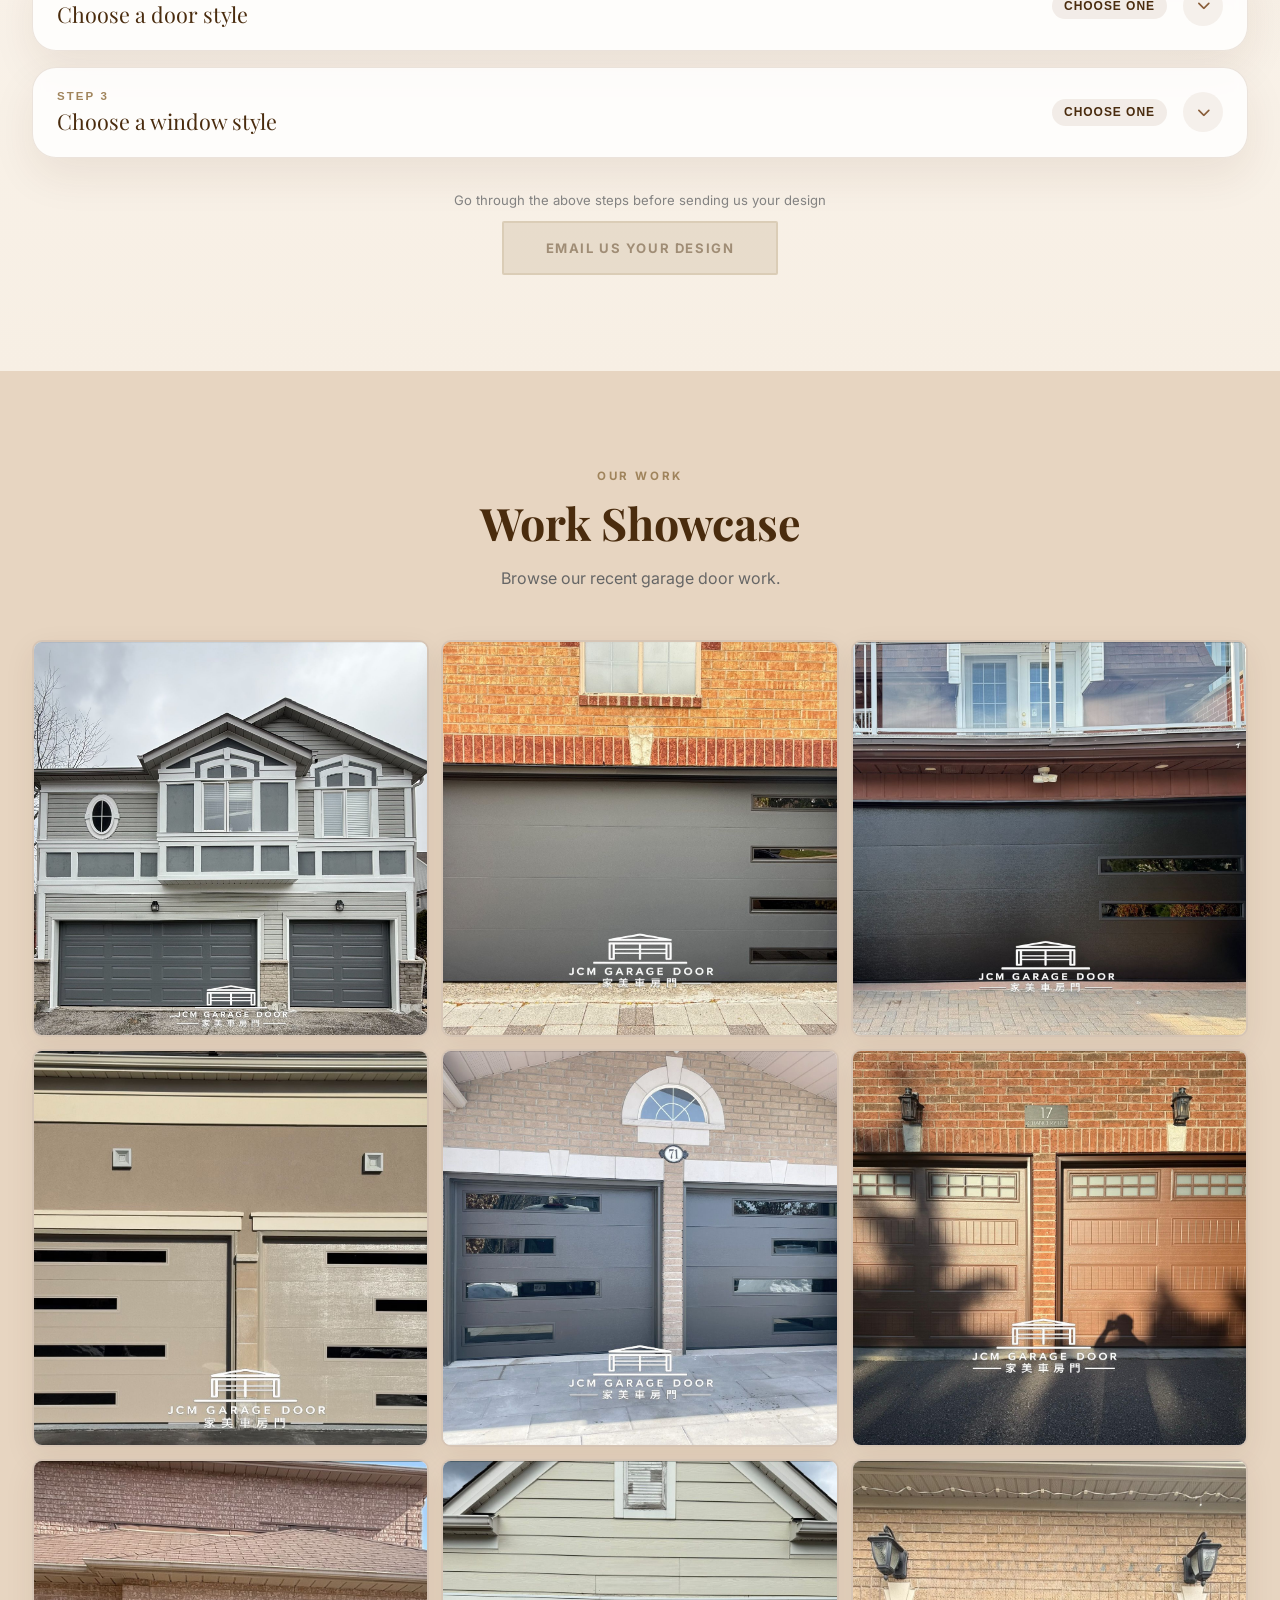
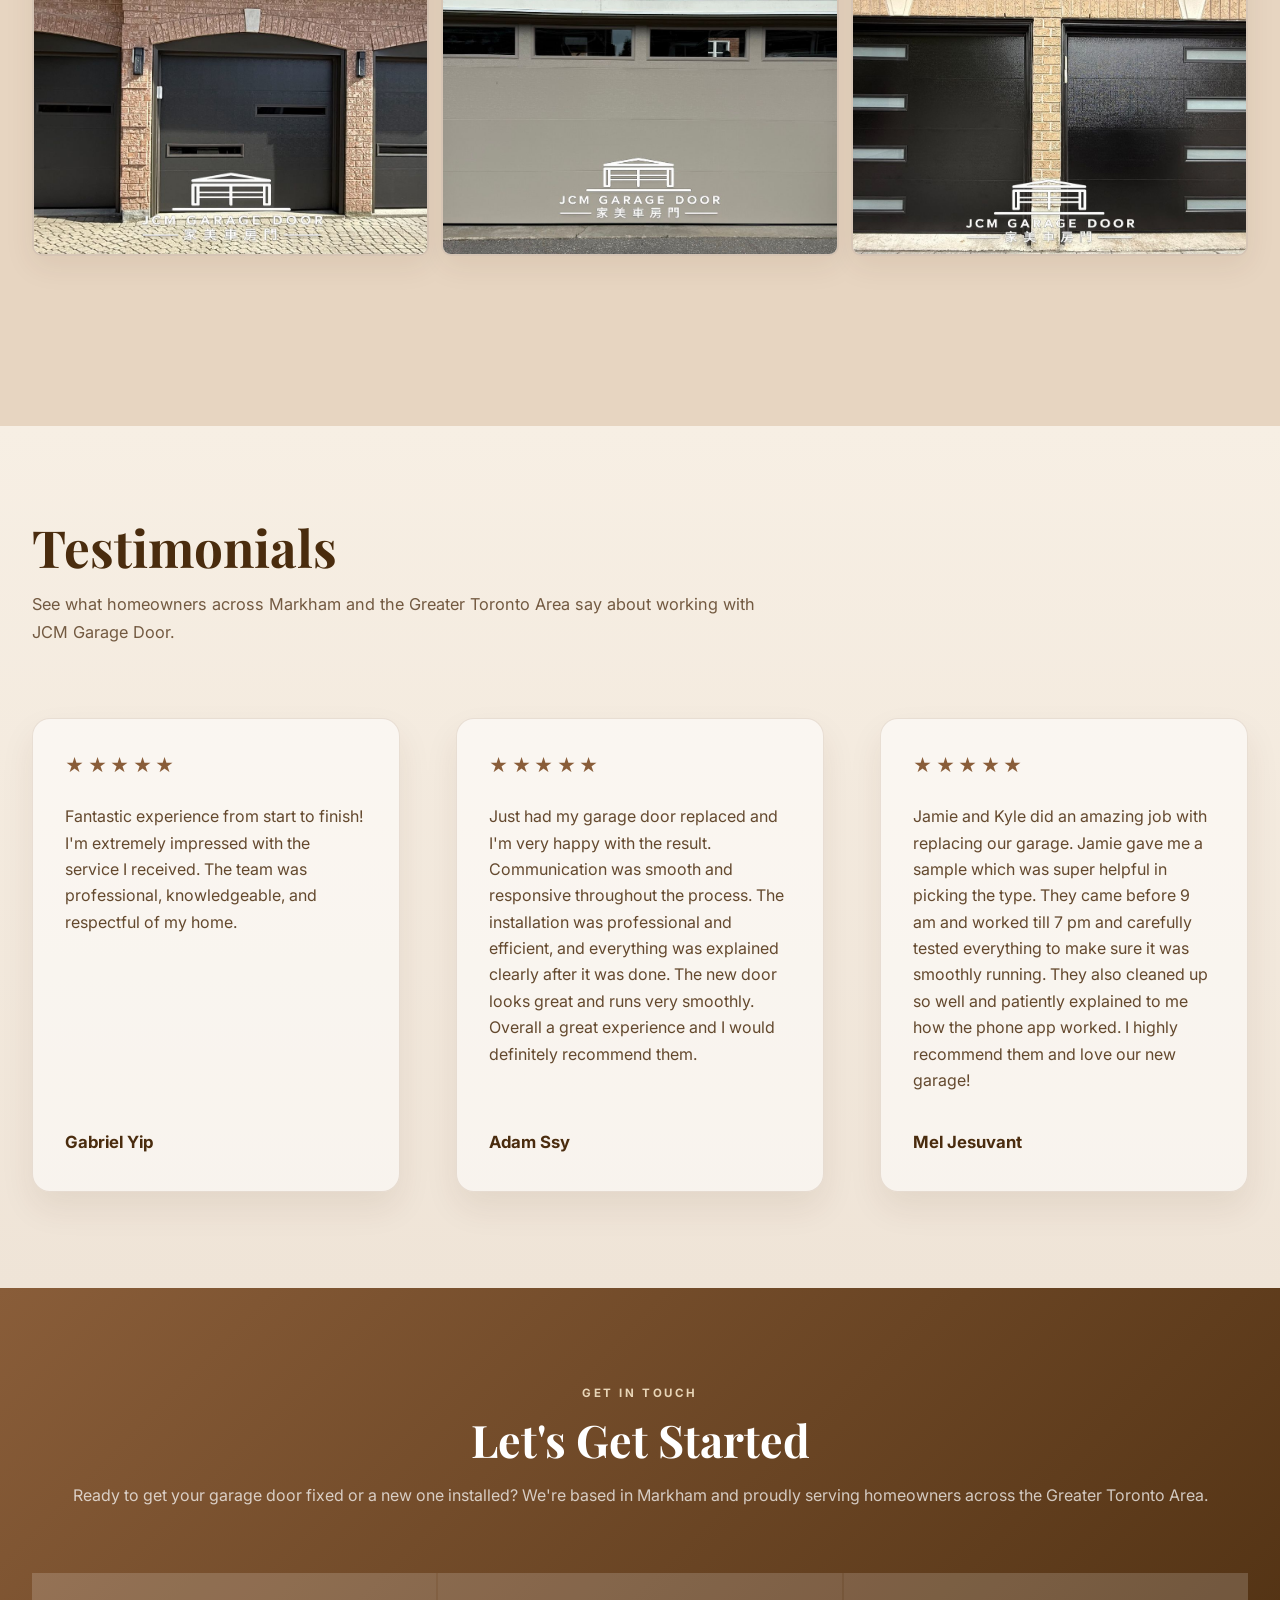
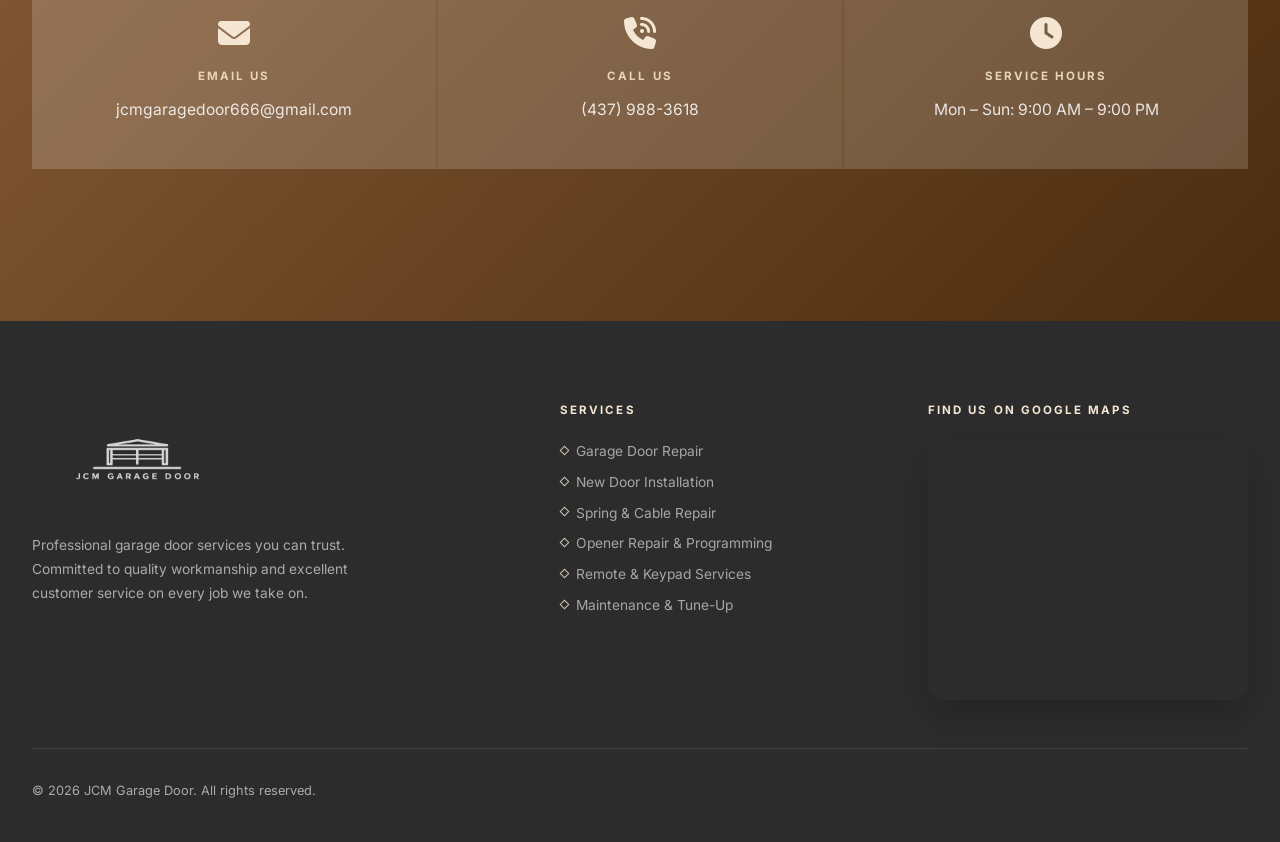
==== commit 807ca2f5: "add testimonials" ====
--- a/index.html
+++ b/index.html
@@ -414,6 +414,36 @@
         </div>
     </div>
 
+    <!-- ─── TESTIMONIALS ─── -->
+    <section id="testimonials" aria-labelledby="testimonials-heading">
+        <div class="testimonials-inner">
+            <div class="testimonials-header fade-up">
+                <h2 id="testimonials-heading">Testimonials</h2>
+                <p>See what homeowners across Markham and the Greater Toronto Area say about working with JCM Garage Door.</p>
+            </div>
+
+            <div class="testimonials-grid">
+                <article class="testimonial-item fade-up">
+                    <div class="testimonial-stars" aria-label="5 out of 5 stars">★★★★★</div>
+                    <p class="testimonial-quote">Fantastic experience from start to finish! I'm extremely impressed with the service I received. The team was professional, knowledgeable, and respectful of my home.</p>
+                    <h3 class="testimonial-name">Gabriel Yip</h3>
+                </article>
+
+                <article class="testimonial-item fade-up">
+                    <div class="testimonial-stars" aria-label="5 out of 5 stars">★★★★★</div>
+                    <p class="testimonial-quote">Just had my garage door replaced and I'm very happy with the result. Communication was smooth and responsive throughout the process. The installation was professional and efficient, and everything was explained clearly after it was done. The new door looks great and runs very smoothly. Overall a great experience and I would definitely recommend them.</p>
+                    <h3 class="testimonial-name">Adam Ssy</h3>
+                </article>
+
+                <article class="testimonial-item fade-up">
+                    <div class="testimonial-stars" aria-label="5 out of 5 stars">★★★★★</div>
+                    <p class="testimonial-quote">Jamie and Kyle did an amazing job with replacing our garage. Jamie gave me a sample which was super helpful in picking the type. They came before 9 am and worked till 7 pm and carefully tested everything to make sure it was smoothly running. They also cleaned up so well and patiently explained to me how the phone app worked. I highly recommend them and love our new garage!</p>
+                    <h3 class="testimonial-name">Mel Jesuvant</h3>
+                </article>
+            </div>
+        </div>
+    </section>
+
     <!-- ─── CONTACT ─── -->
     <section id="contact" aria-labelledby="contact-heading">
         <div class="contact-inner">
--- a/styles.css
+++ b/styles.css
@@ -10,6 +10,8 @@
     --brown-primary: #895d39;
     --brown-mid: #8B6F47;
     --brown-light: #A0845C;
+    --section-brown-light: #f7efe4;
+    --section-brown-dark: #e7d5c1;
     --cream-light: #F5E6D3;
     --cream-pale: #E8D5B7;
     --cream-bg: #faf6f0;
@@ -294,7 +296,7 @@
 
 /* SERVICES */
 #services {
-    background: var(--cream-bg);
+    background: var(--section-brown-light);
     padding: 6rem 0;
 }
 
@@ -371,7 +373,7 @@
     padding: 6rem 2rem;
     background:
         radial-gradient(circle at top right, rgba(160, 132, 92, 0.16), transparent 34%),
-        linear-gradient(180deg, white 0%, var(--cream-bg) 100%);
+        linear-gradient(180deg, #fbf5ee 0%, var(--section-brown-light) 100%);
     overflow: hidden;
 }
 
@@ -658,7 +660,7 @@
 
 /* WHY CHOOSE US */
 #why-us {
-    background: white;
+    background: var(--section-brown-dark);
     padding: 6rem 2rem;
 }
 
@@ -760,7 +762,7 @@
 
 /* GALLERY */
 #gallery {
-    background: var(--cream-bg);
+    background: var(--section-brown-dark);
     padding: 6rem 2rem;
 }
 
@@ -836,7 +838,7 @@
 
 /* PAGINATED GALLERY */
 #gallery {
-    background: var(--cream-bg);
+    background: var(--section-brown-dark);
     padding: 6rem 2rem;
 }
 
@@ -994,6 +996,78 @@
     background: var(--cream-light);
 }
 
+/* TESTIMONIALS */
+#testimonials {
+    padding: 6rem 2rem;
+    background: linear-gradient(180deg, var(--section-brown-light) 0%, #efe4d7 100%);
+}
+
+.testimonials-inner {
+    max-width: 1280px;
+    margin: 0 auto;
+}
+
+.testimonials-header {
+    max-width: 760px;
+    margin-bottom: 4.5rem;
+    color: var(--brown-dark);
+}
+
+.testimonials-header h2 {
+    font-family: 'Playfair Display', serif;
+    font-size: clamp(2.6rem, 4vw, 4rem);
+    line-height: 0.98;
+    margin-bottom: 1.2rem;
+    color: var(--brown-dark);
+}
+
+.testimonials-header p {
+    max-width: 760px;
+    font-size: 1.02rem;
+    line-height: 1.7;
+    color: rgba(74, 44, 14, 0.76);
+}
+
+.testimonials-grid {
+    display: grid;
+    grid-template-columns: repeat(3, minmax(0, 1fr));
+    gap: 3.5rem;
+    align-items: start;
+}
+
+.testimonial-item {
+    display: flex;
+    flex-direction: column;
+    min-height: 100%;
+    padding: 2rem 2rem 2.2rem;
+    background: rgba(255, 255, 255, 0.55);
+    border: 1px solid rgba(137, 93, 57, 0.16);
+    border-radius: 18px;
+    box-shadow: 0 16px 34px rgba(74, 44, 14, 0.08);
+    color: var(--brown-dark);
+}
+
+.testimonial-stars {
+    margin-bottom: 1.4rem;
+    font-size: 1.15rem;
+    letter-spacing: 0.22rem;
+    color: var(--brown-primary);
+}
+
+.testimonial-quote {
+    font-size: 1rem;
+    line-height: 1.65;
+    color: rgba(74, 44, 14, 0.86);
+}
+
+.testimonial-name {
+    margin-top: auto;
+    padding-top: 2.2rem;
+    font-size: 1.05rem;
+    font-weight: 700;
+    color: var(--brown-dark);
+}
+
 /* CONTACT */
 #contact {
     background: linear-gradient(135deg, var(--brown-primary) 0%, var(--brown-dark) 100%);
@@ -1312,6 +1386,15 @@
         grid-template-rows: repeat(3, 240px);
     }
 
+    .testimonials-grid {
+        grid-template-columns: 1fr;
+        gap: 2.4rem;
+    }
+
+    .testimonial-quote {
+        max-width: none;
+    }
+
     .contact-grid {
         grid-template-columns: 1fr;
     }
@@ -1344,6 +1427,7 @@
     #door-preview,
     #showcase,
     #gallery,
+    #testimonials,
     #contact { padding: 4rem 1.5rem; }
 
     .features-grid { grid-template-columns: 1fr; }
@@ -1388,6 +1472,10 @@
     .photo-gallery-grid {
         grid-template-columns: repeat(2, minmax(0, 1fr));
         min-height: auto;
+    }
+
+    .testimonials-header {
+        margin-bottom: 3rem;
     }
 
     .footer-inner { grid-template-columns: 1fr; }
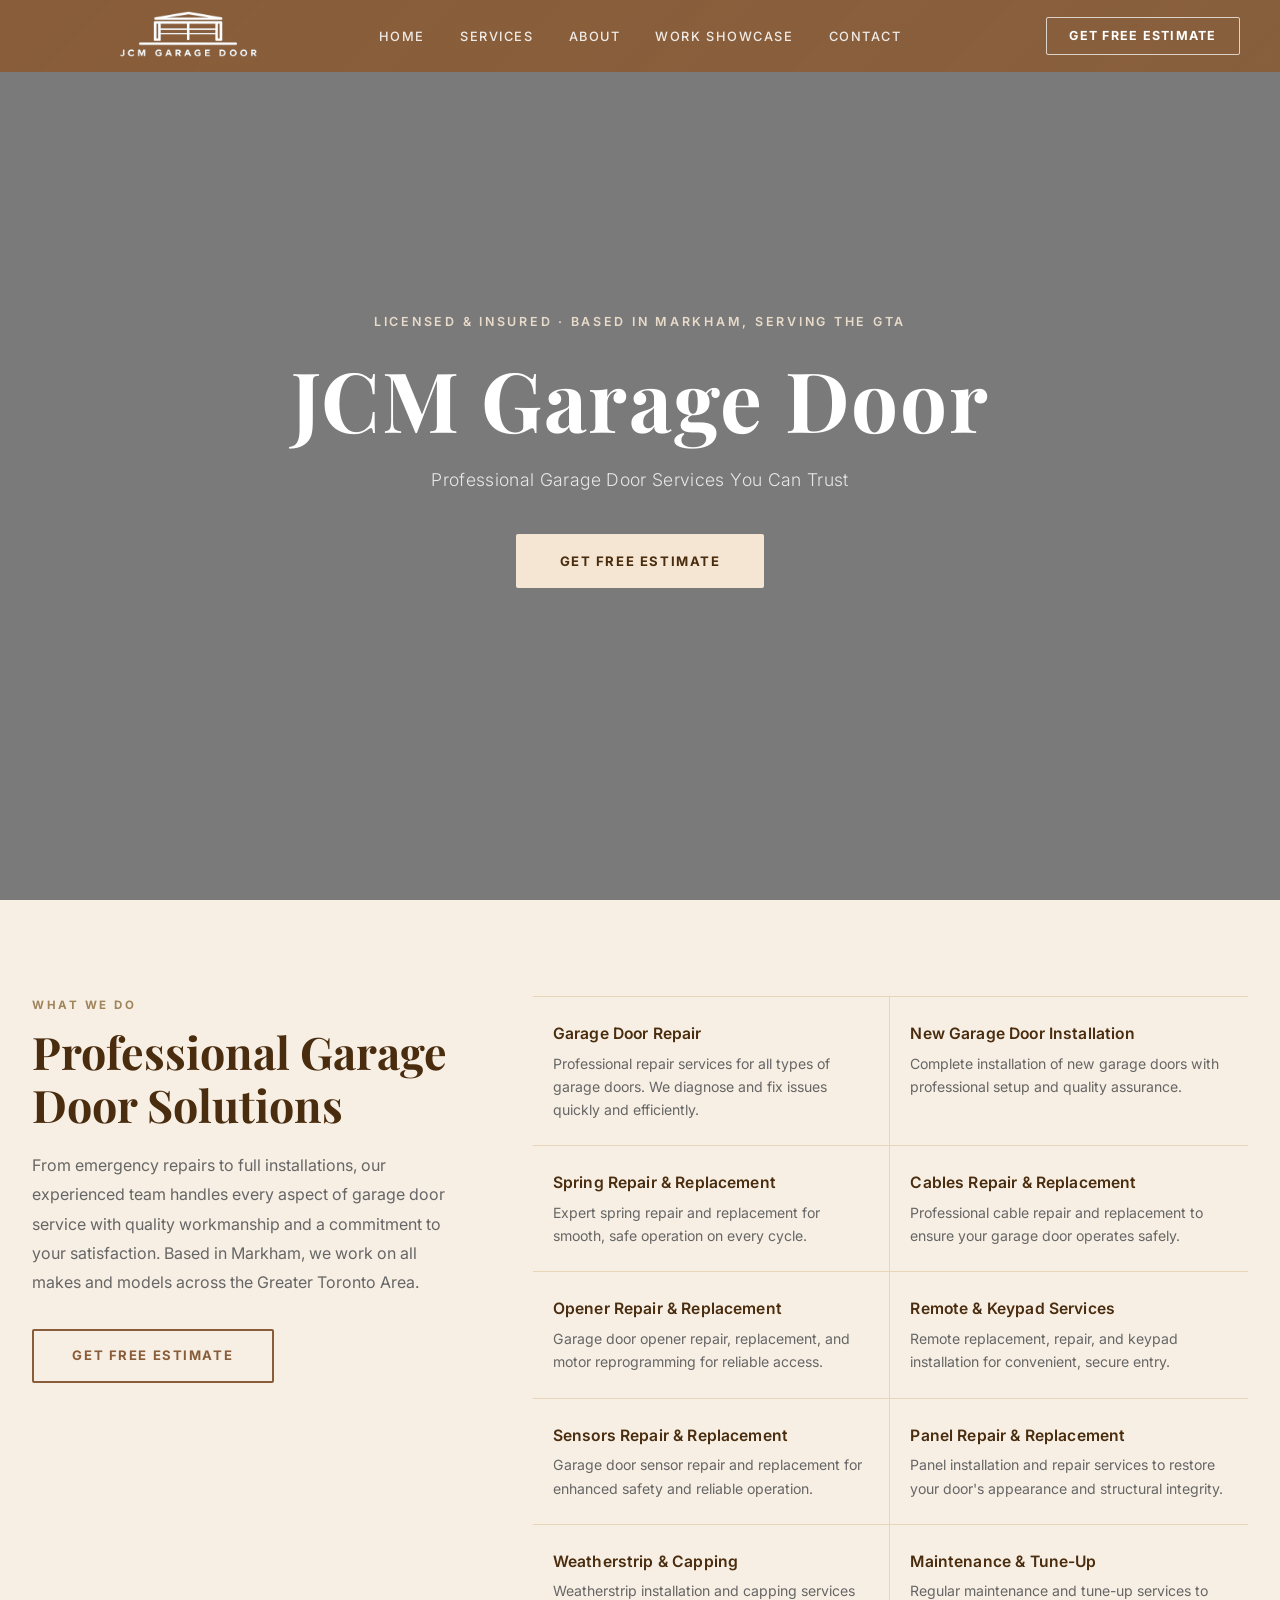
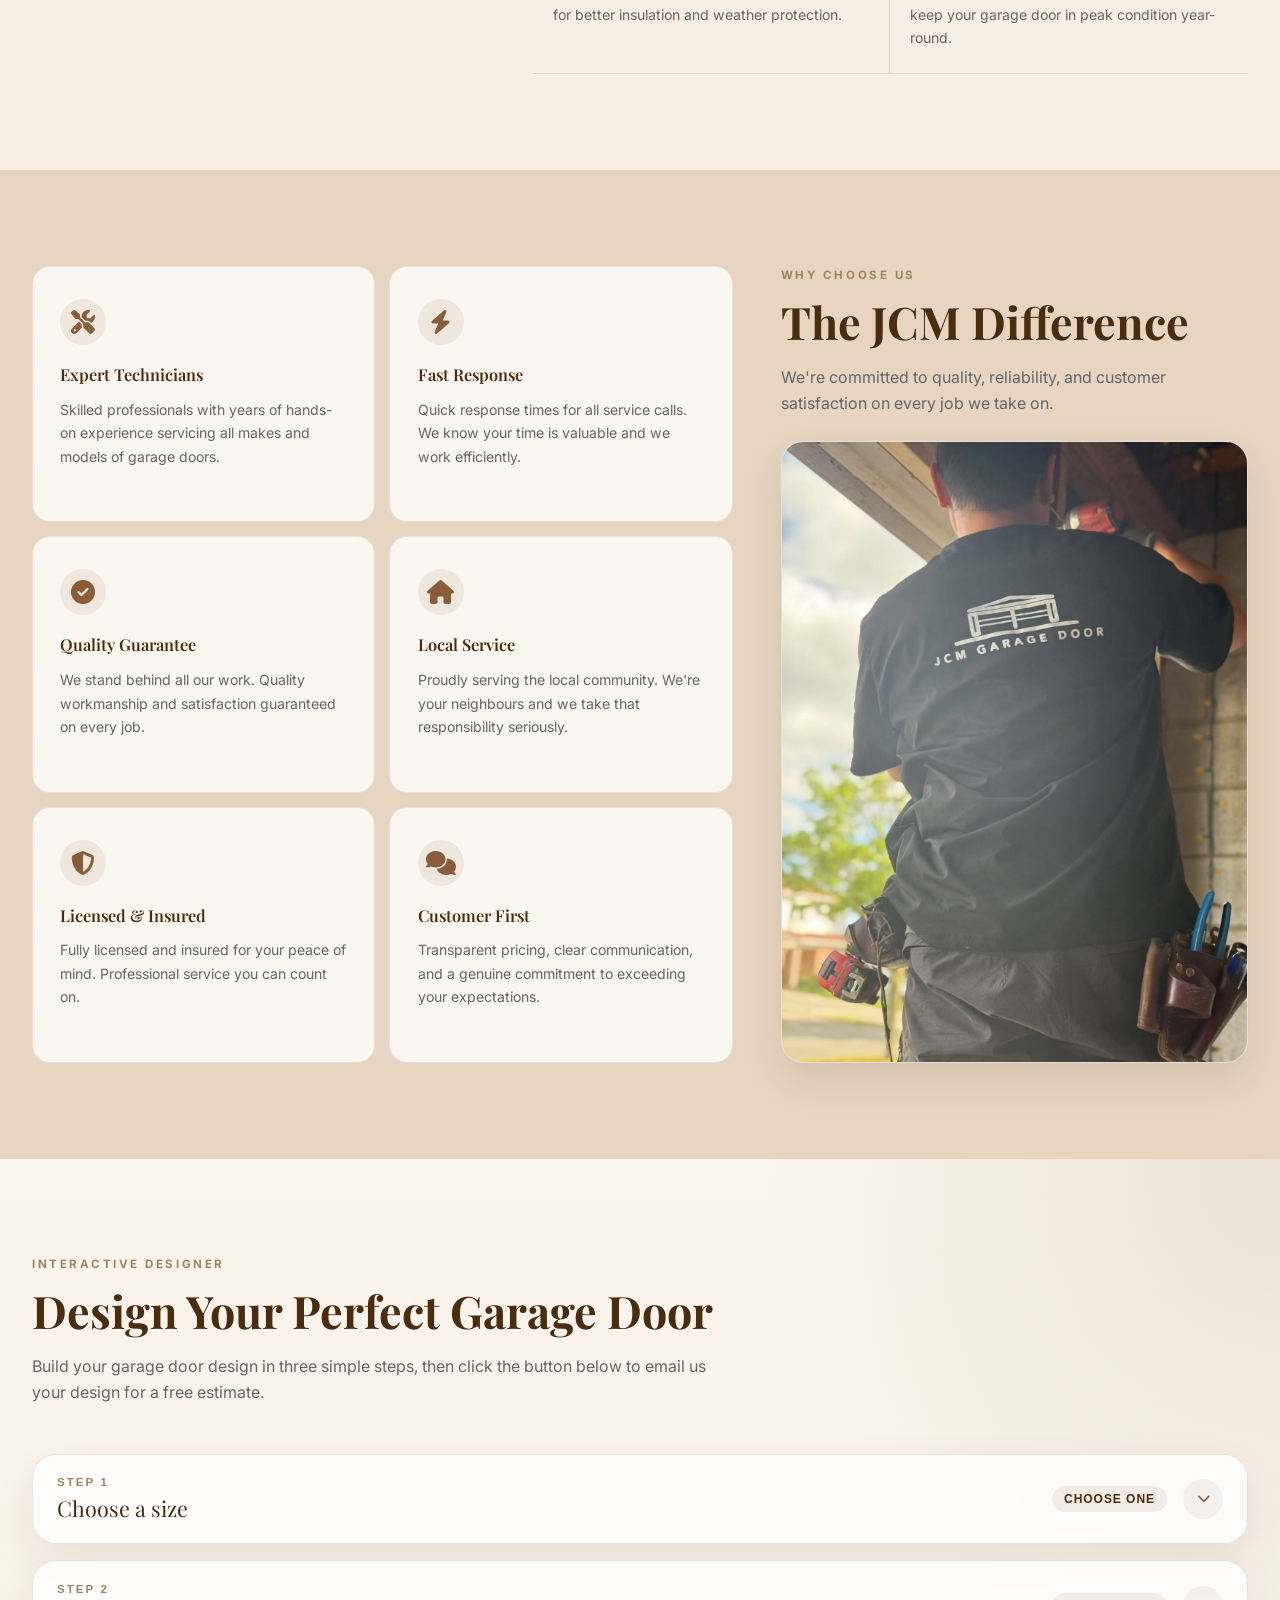
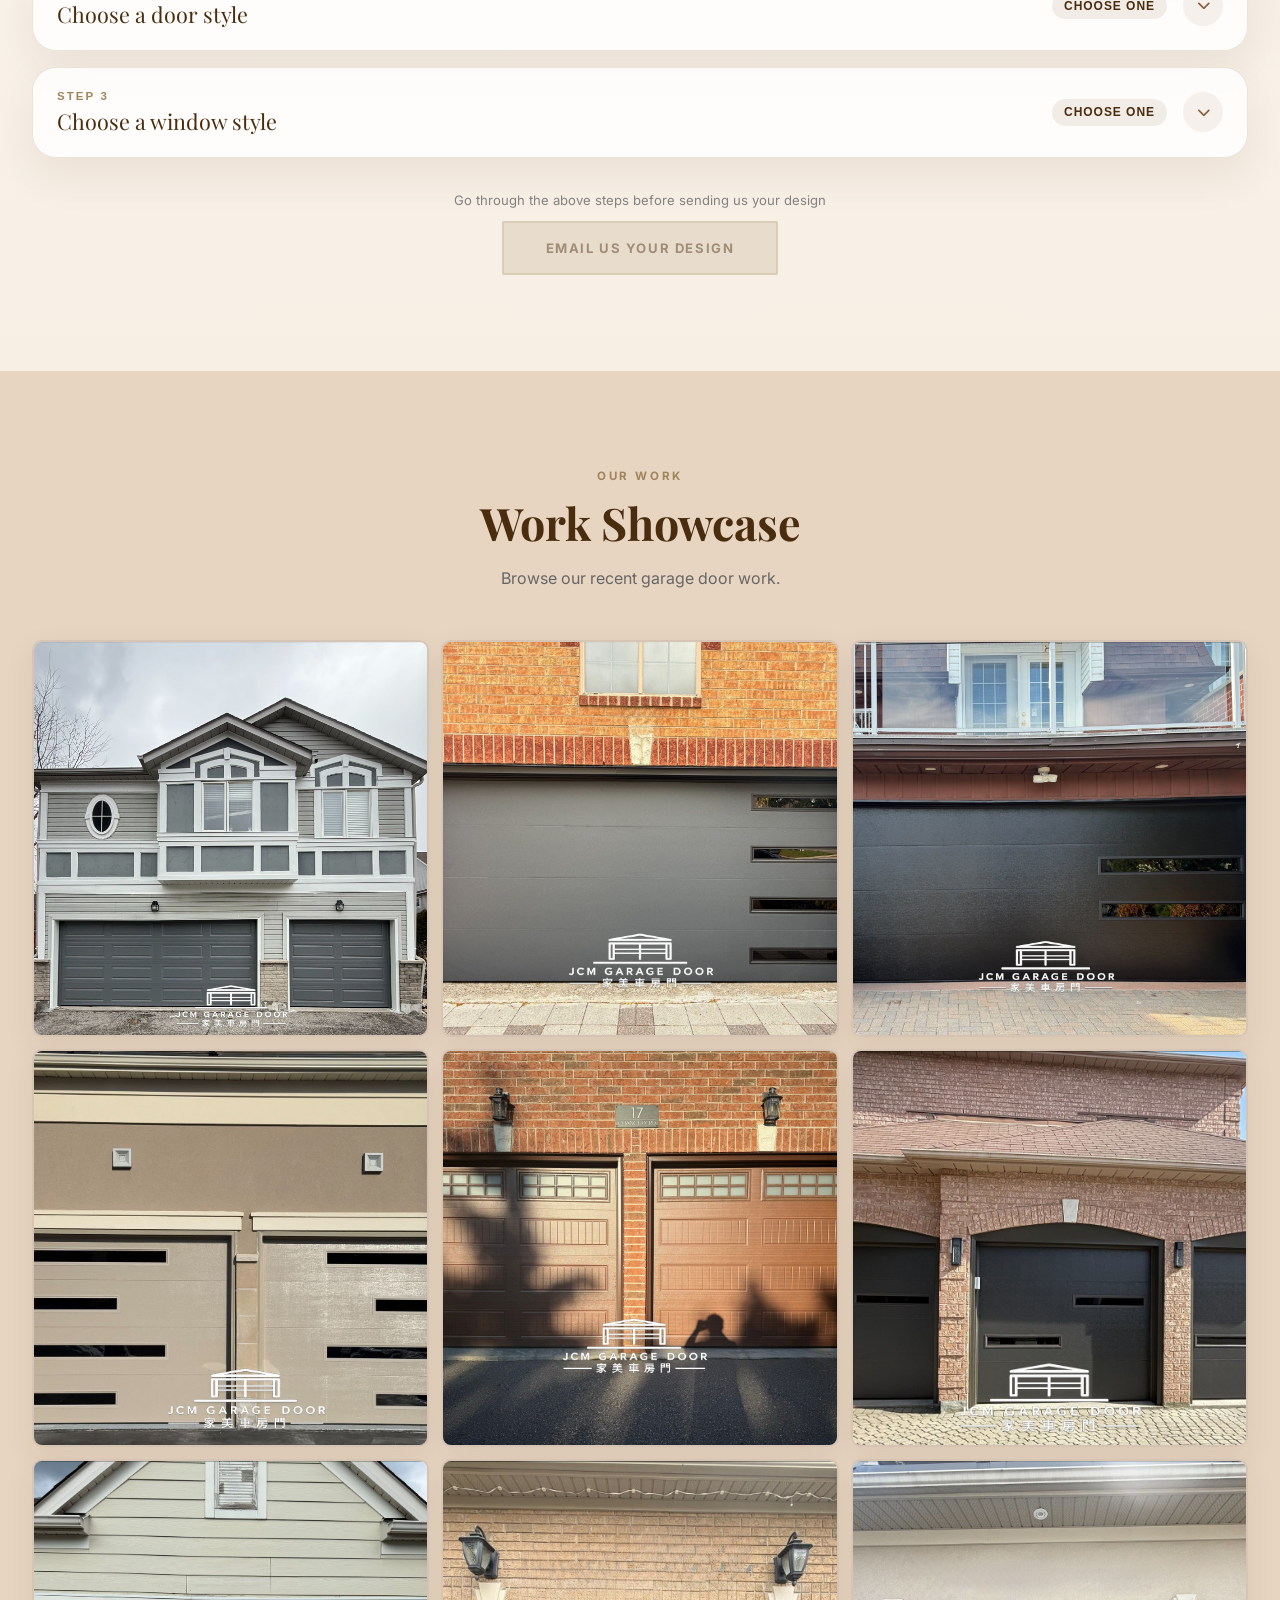
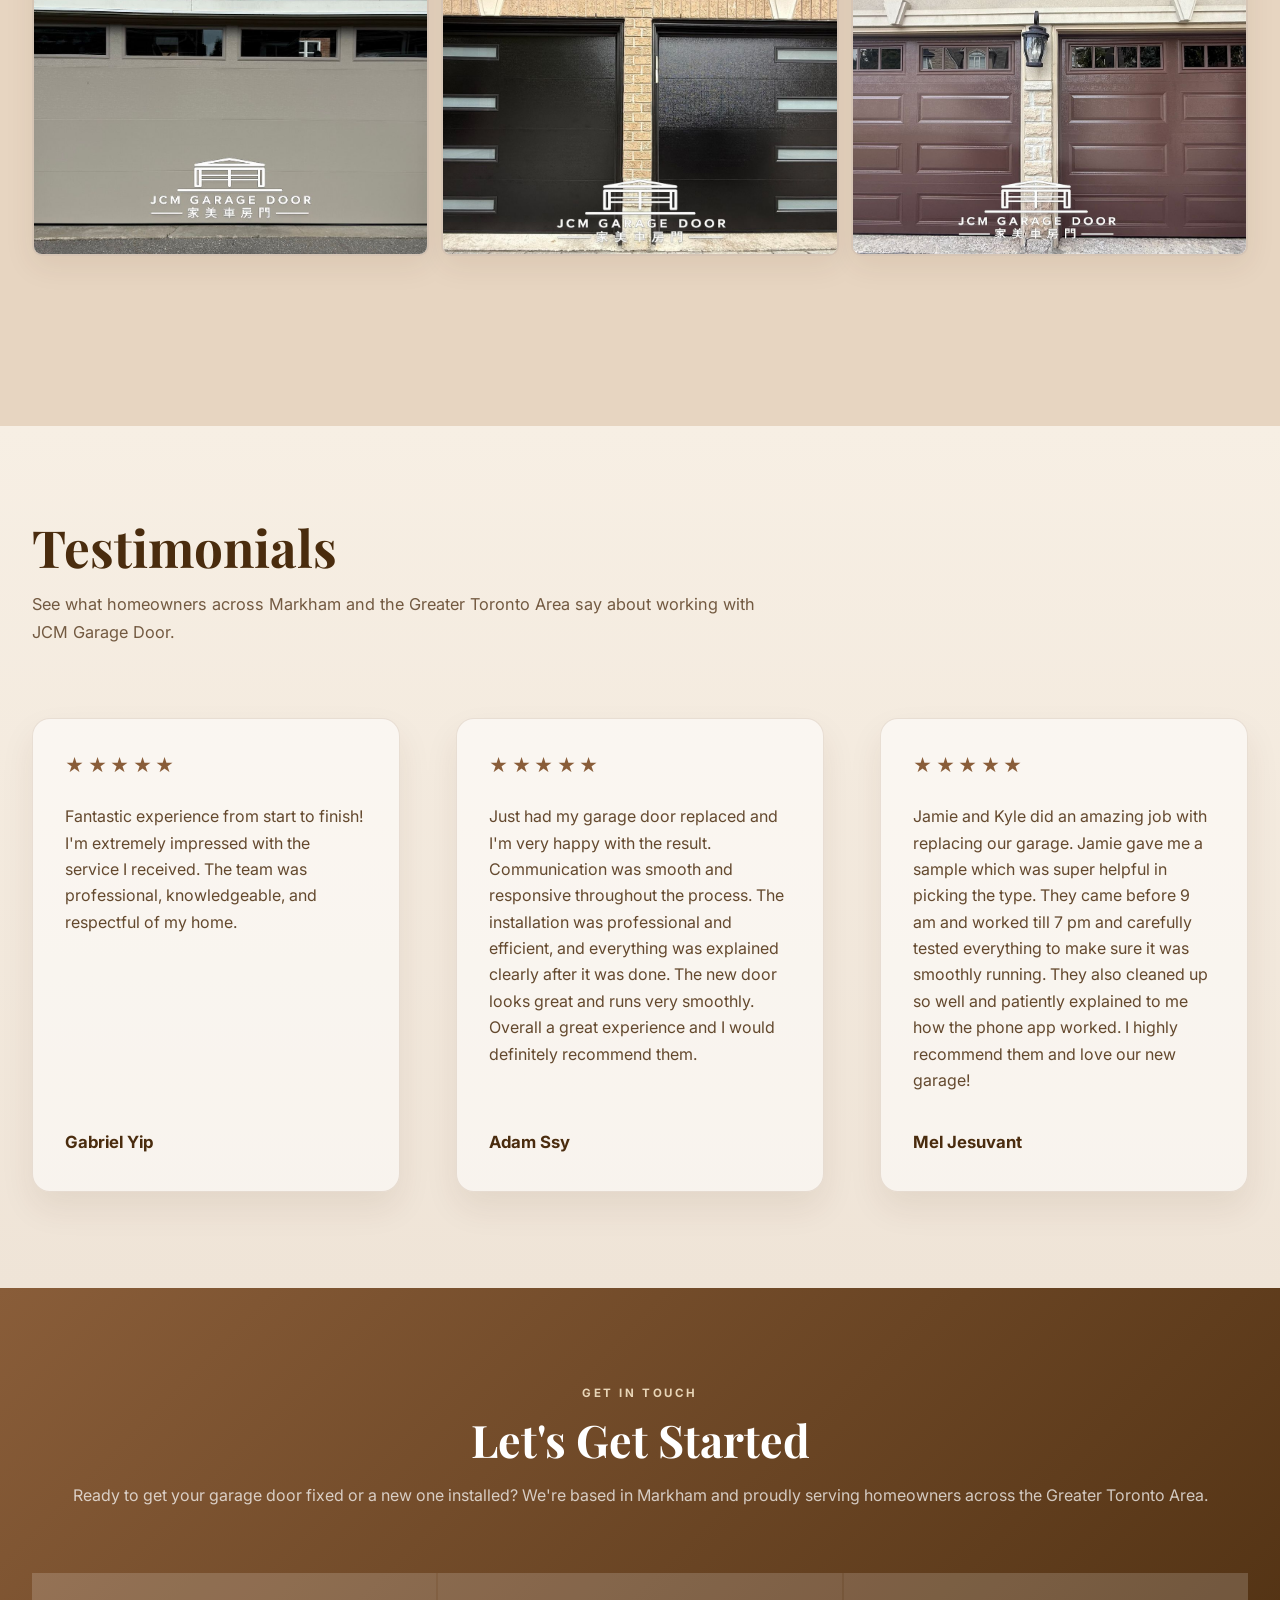
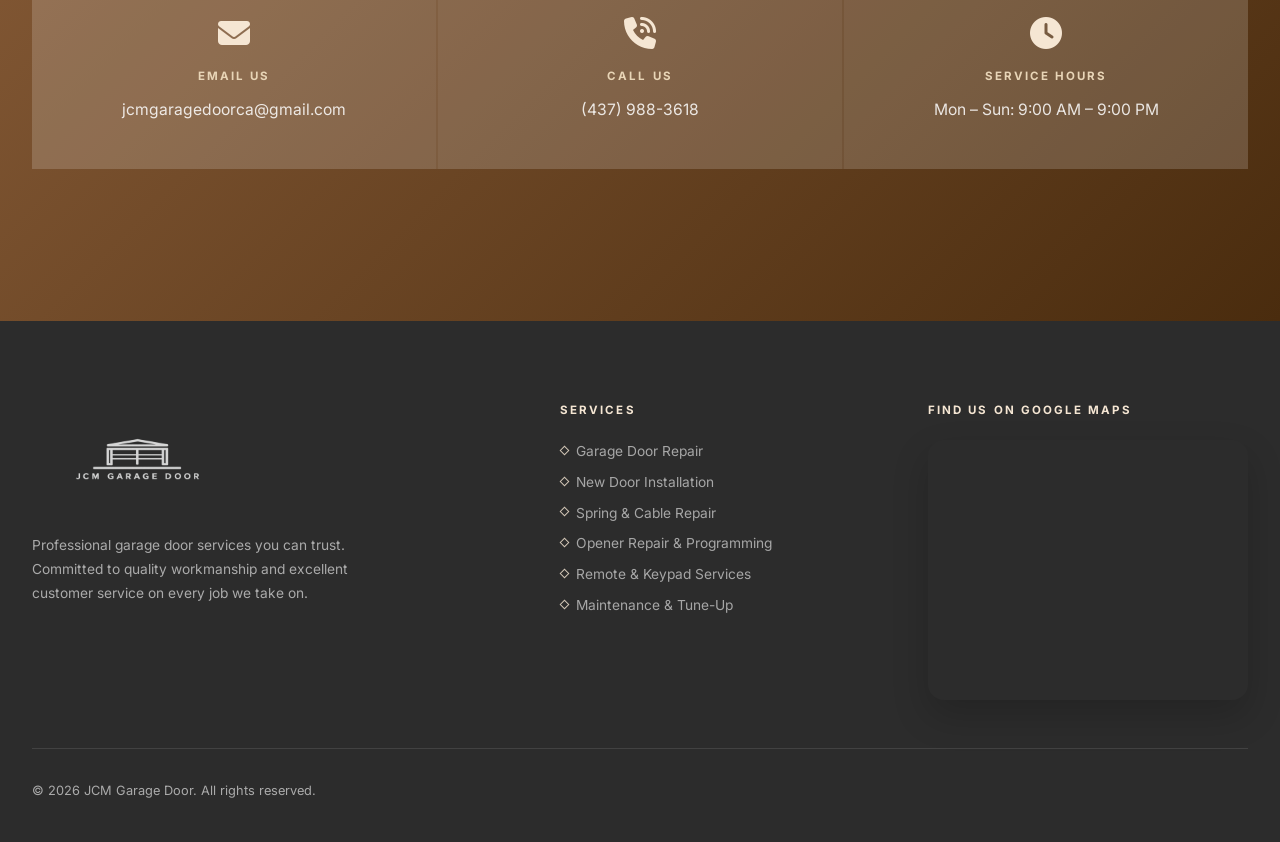
==== commit 7466d09b: "Update email address in index.html" ====
--- a/index.html
+++ b/index.html
@@ -21,7 +21,7 @@
             "name": "JCM Garage Door",
             "description": "Garage door repair, installation, opener, spring, cable, panel, weatherstrip, and maintenance services based in Markham, Ontario and serving the Greater Toronto Area.",
             "telephone": "+1-437-988-3618",
-            "email": "Jcmgaragedoor666@gmail.com",
+            "email": "jcmgaragedoorca@gmail.com",
             "address": {
                 "@type": "PostalAddress",
                 "addressLocality": "Markham",
@@ -458,7 +458,7 @@
                 <div class="contact-item fade-up">
                     <i class="contact-icon fa-solid fa-envelope" aria-hidden="true"></i>
                     <h4>Email Us</h4>
-                    <p><a href="mailto:jcmgaragedoor666@gmail.com">jcmgaragedoor666@gmail.com</a></p>
+                    <p><a href="mailto:jcmgaragedoorca@gmail.com">jcmgaragedoorca@gmail.com</a></p>
                 </div>
                 <div class="contact-item fade-up">
                     <i class="contact-icon fa-solid fa-phone-volume" aria-hidden="true"></i>
